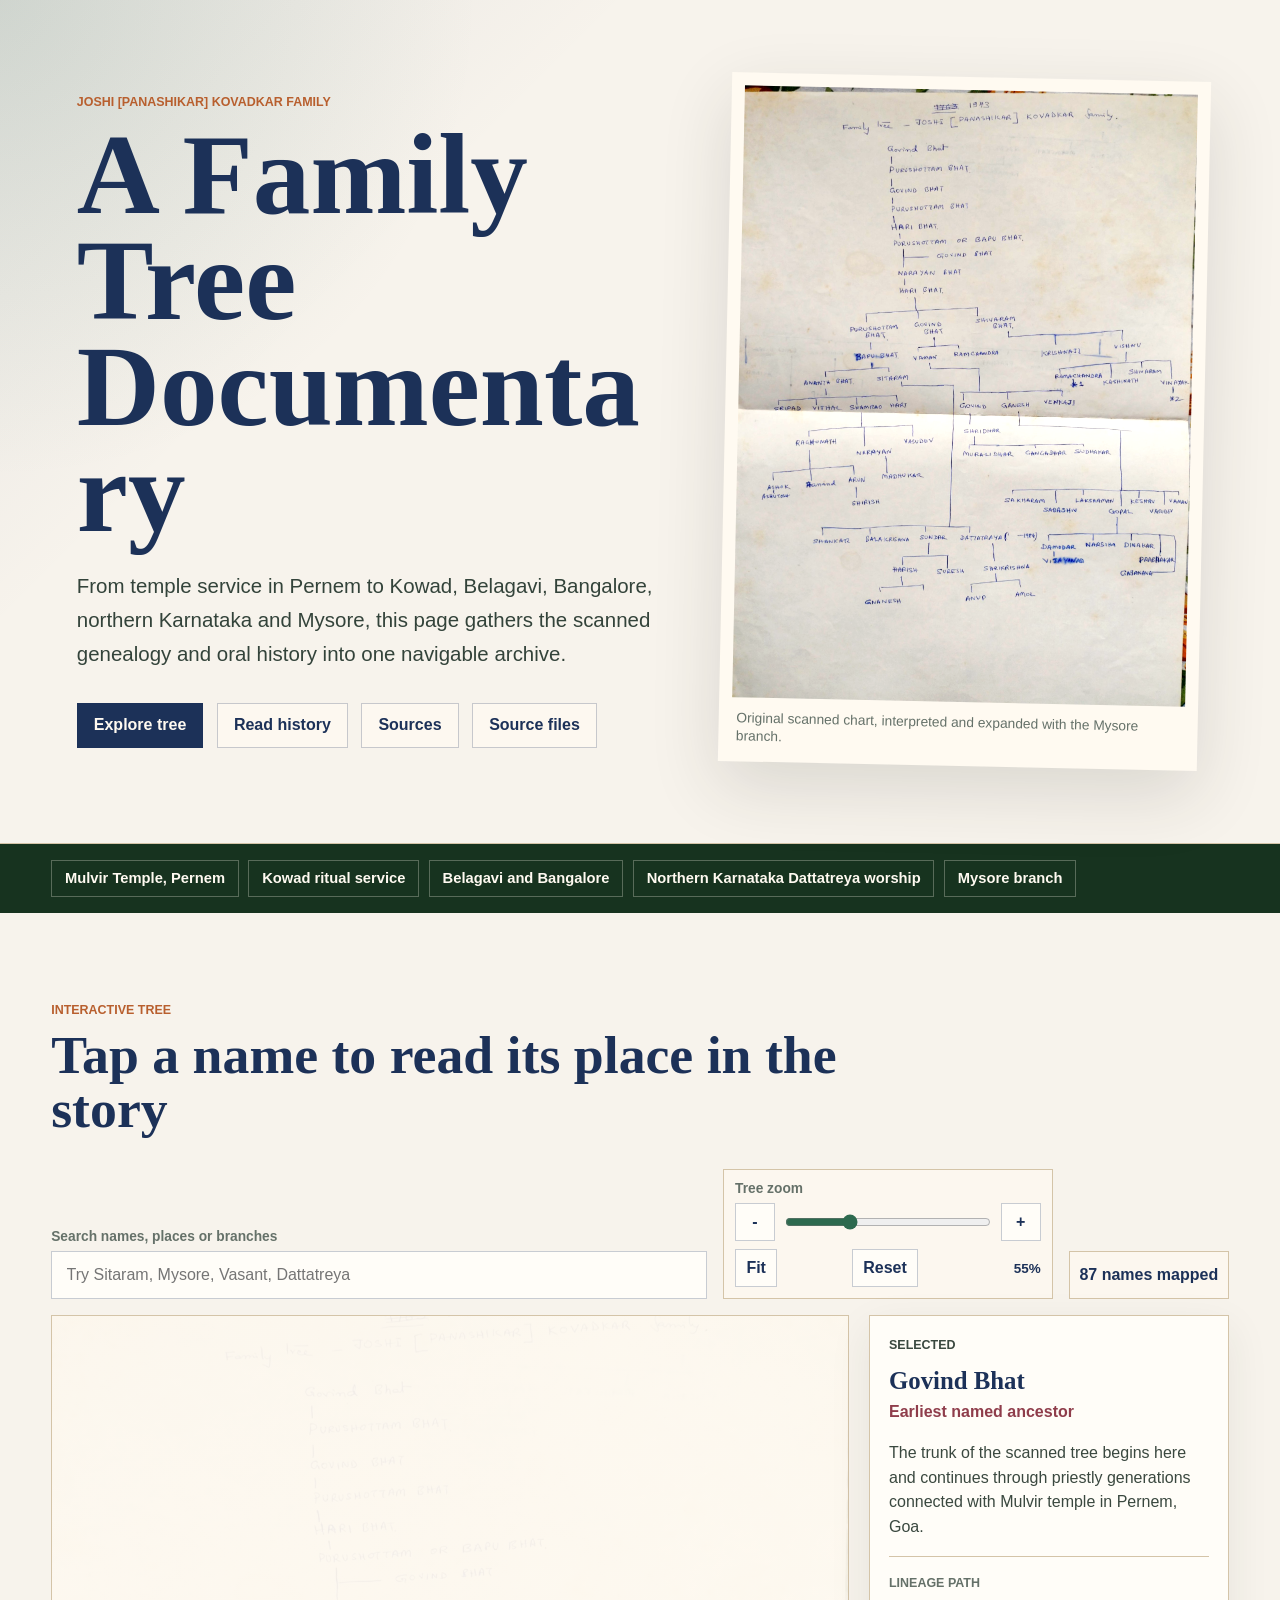
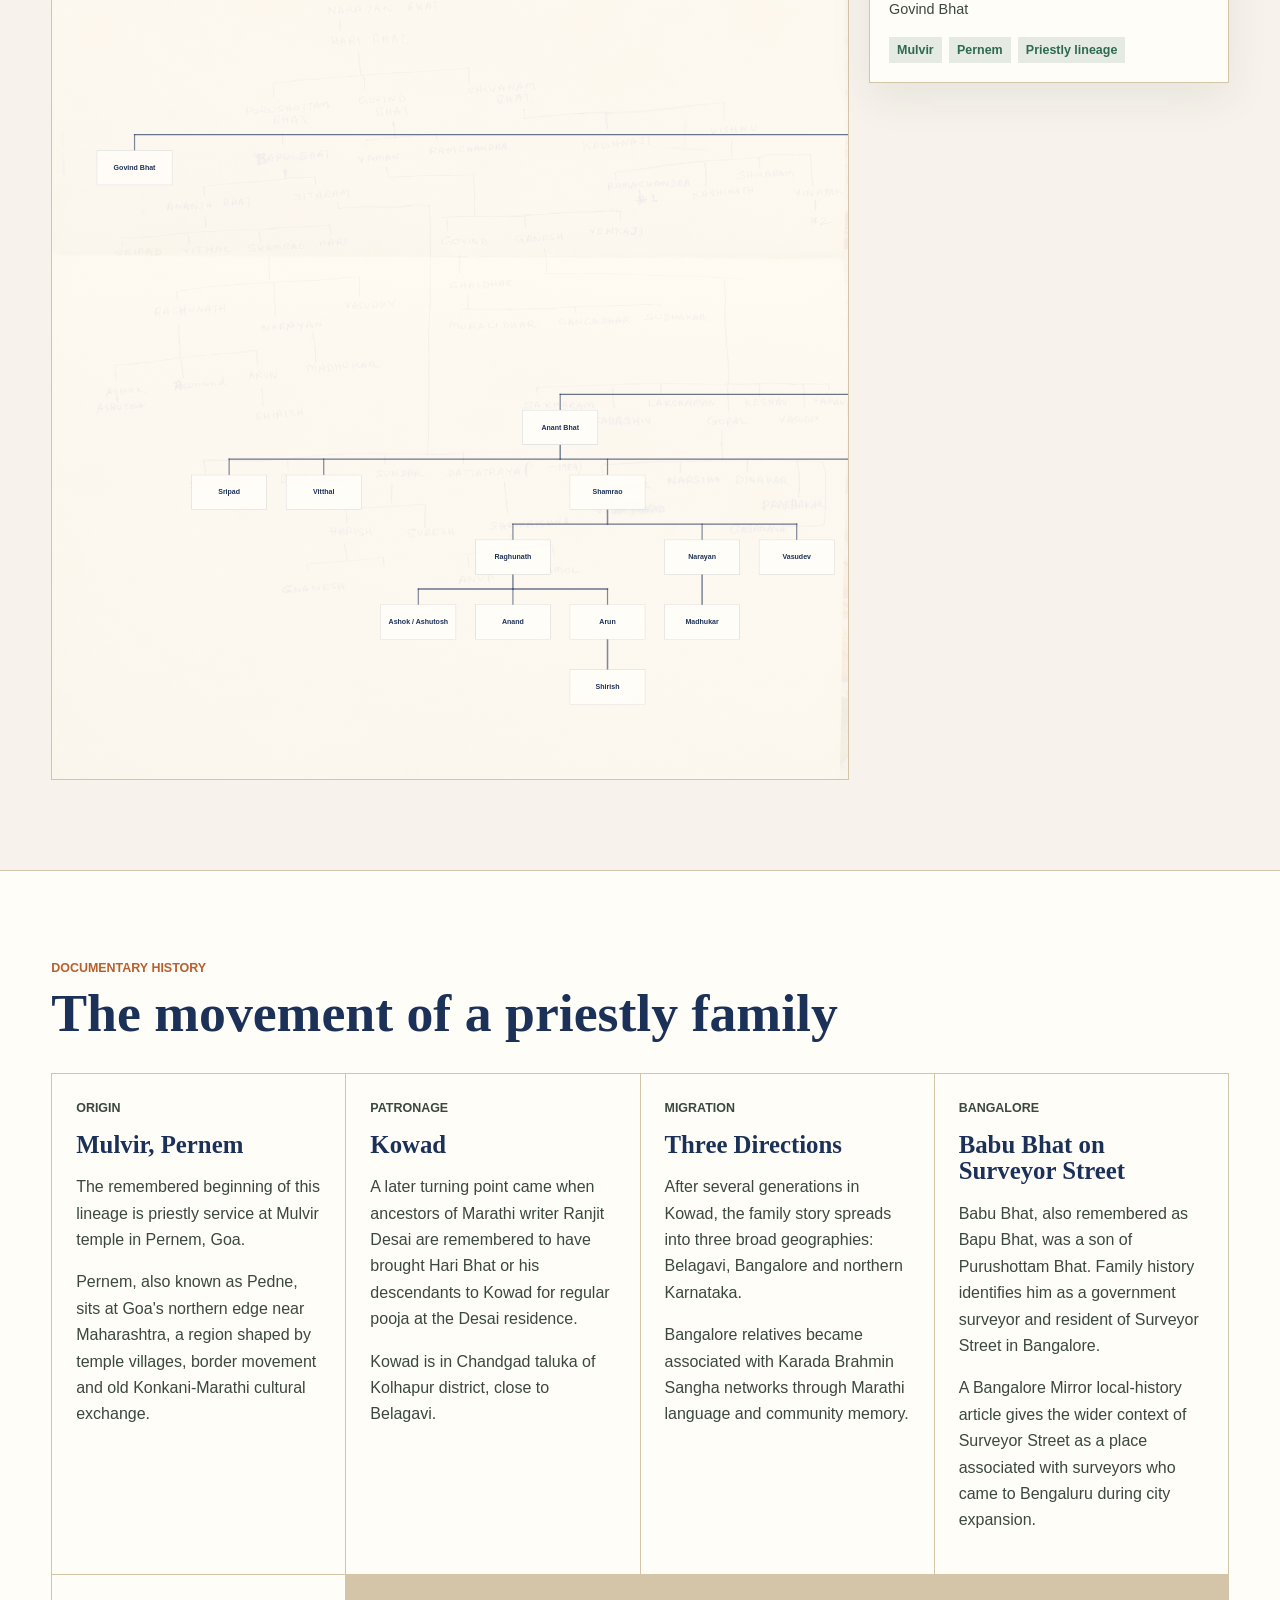
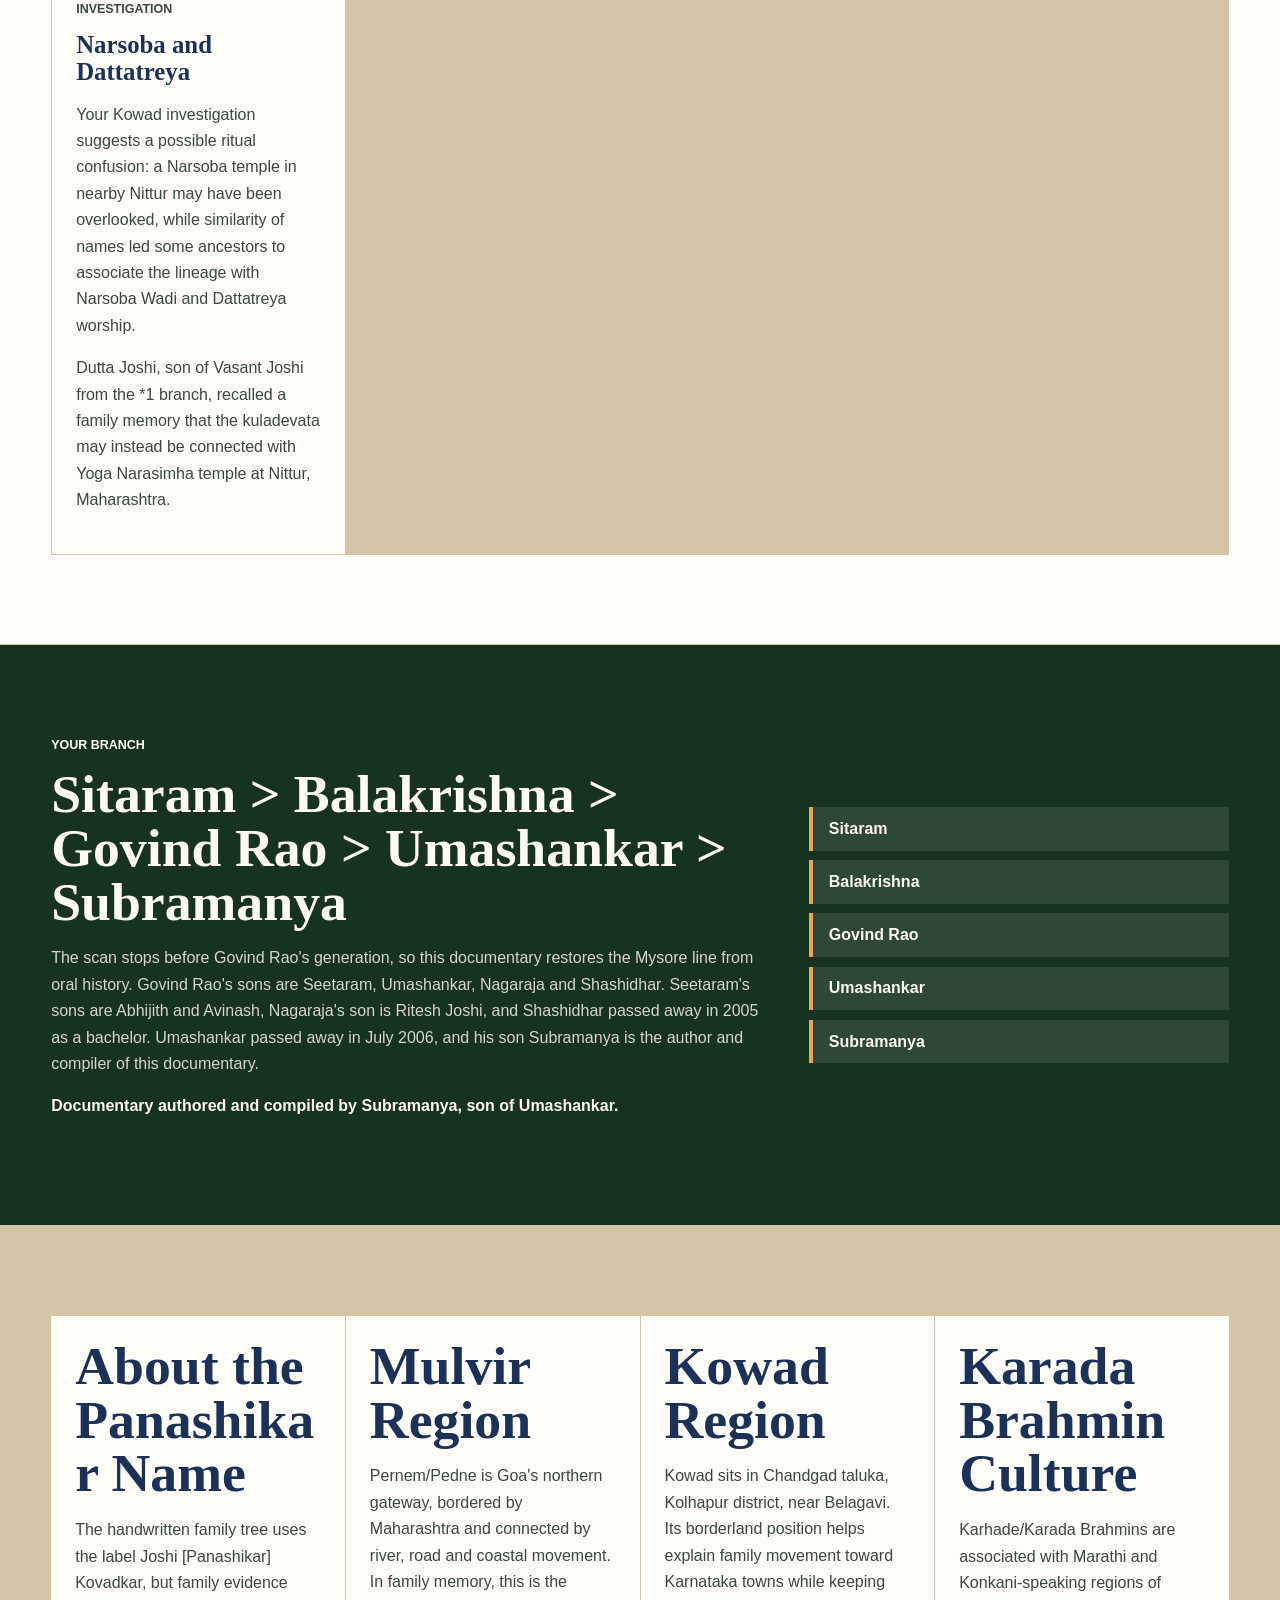
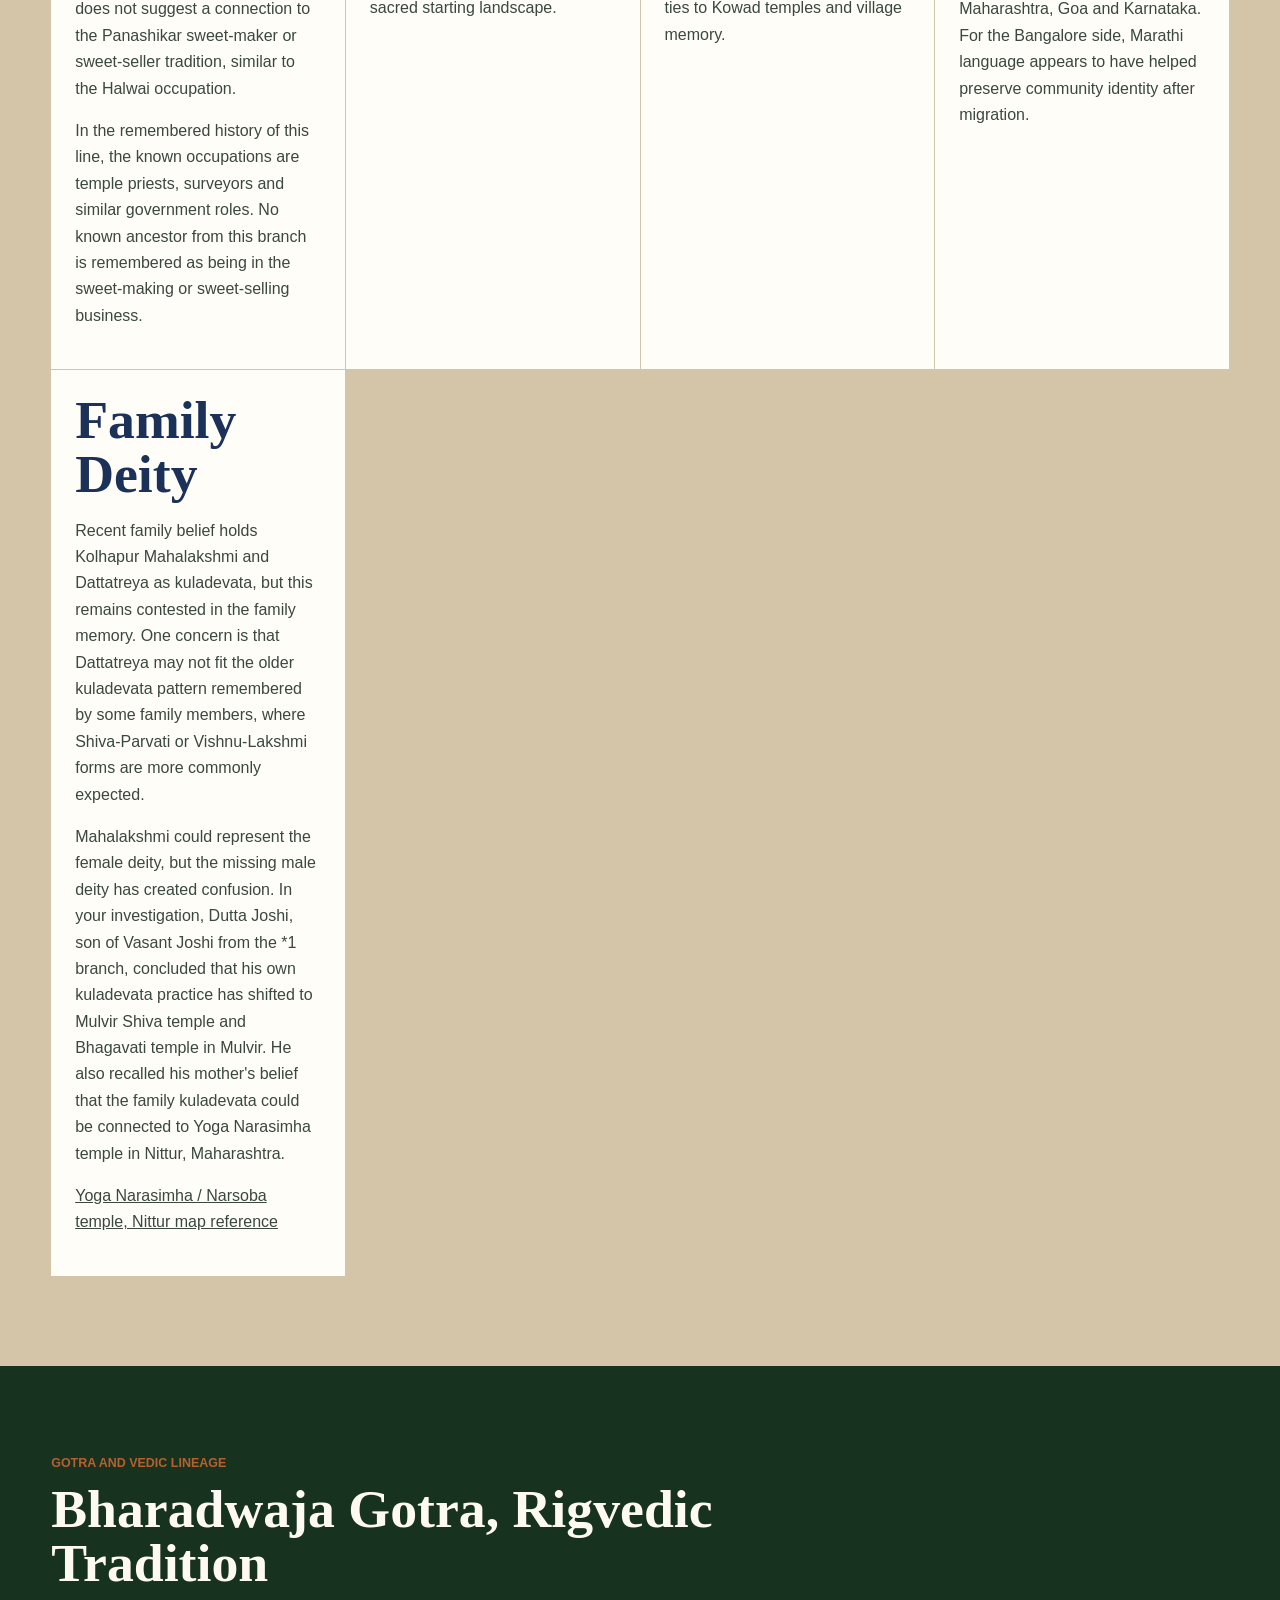
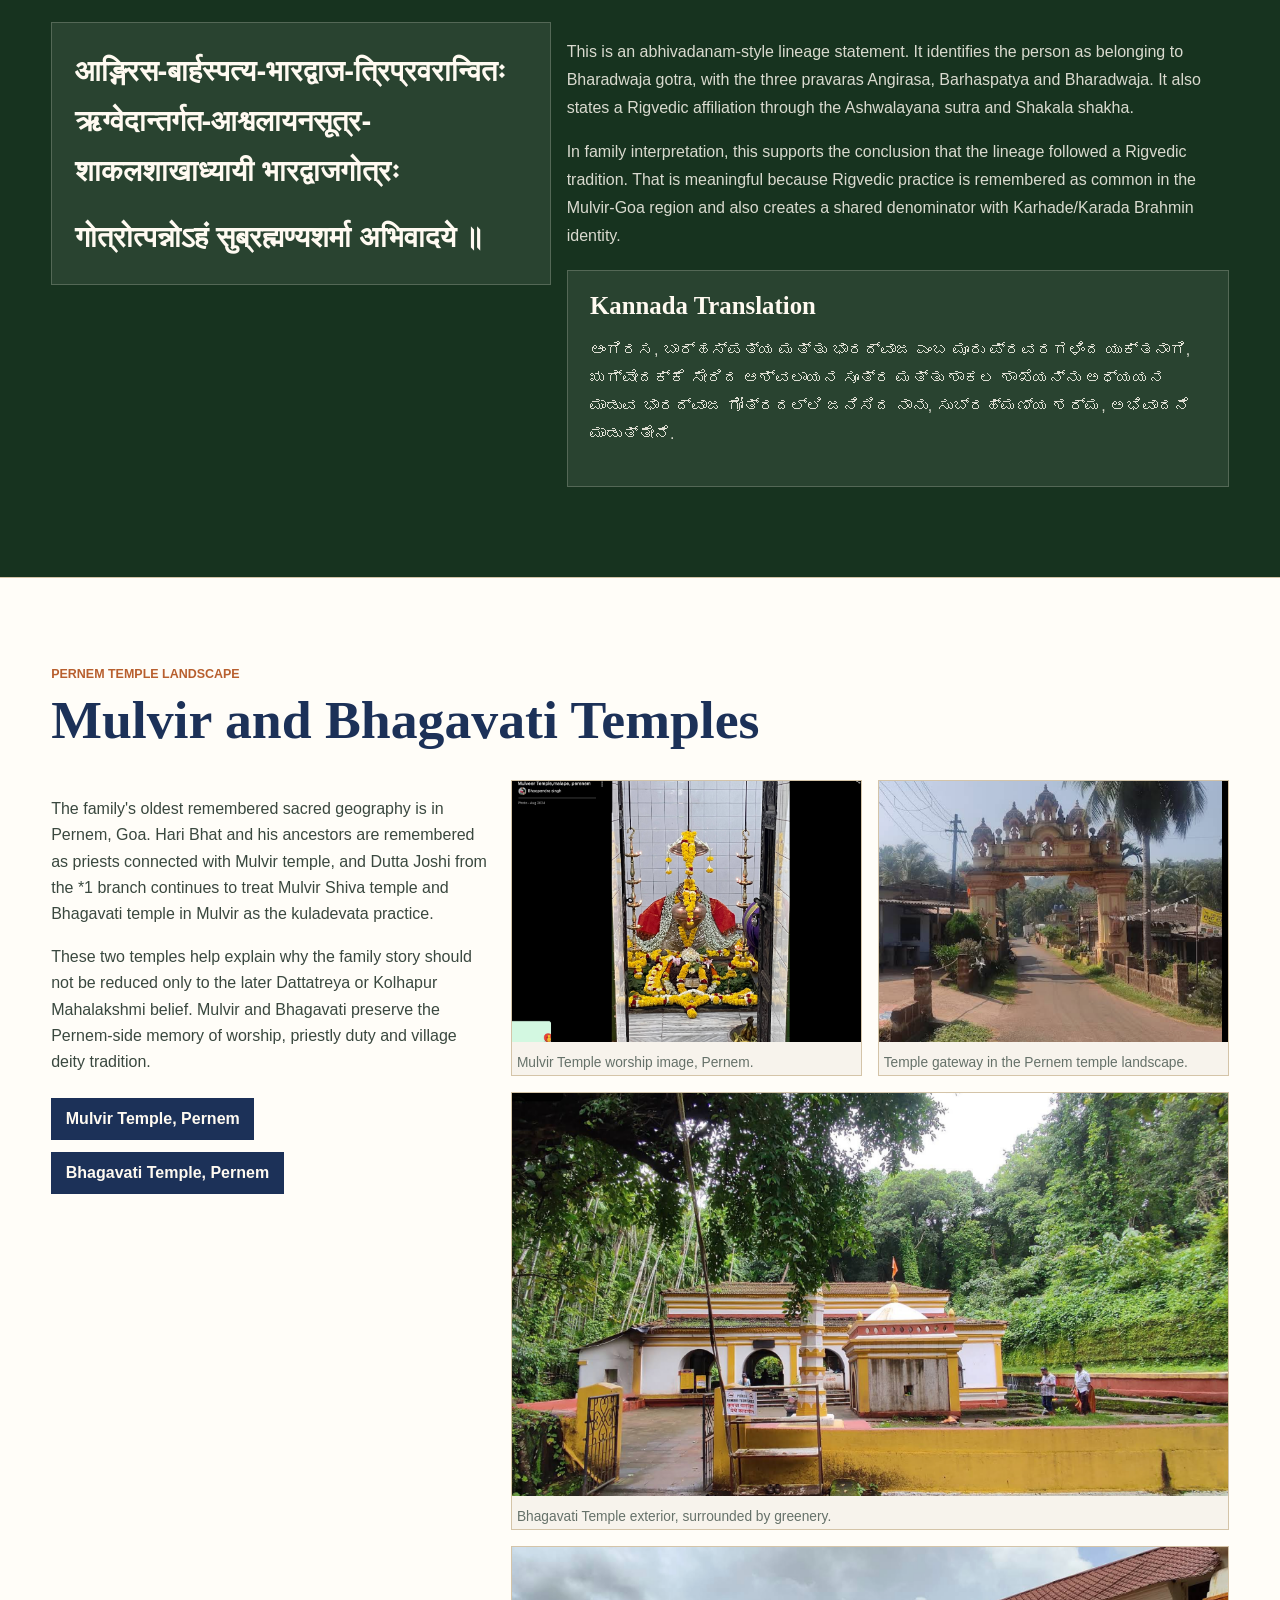
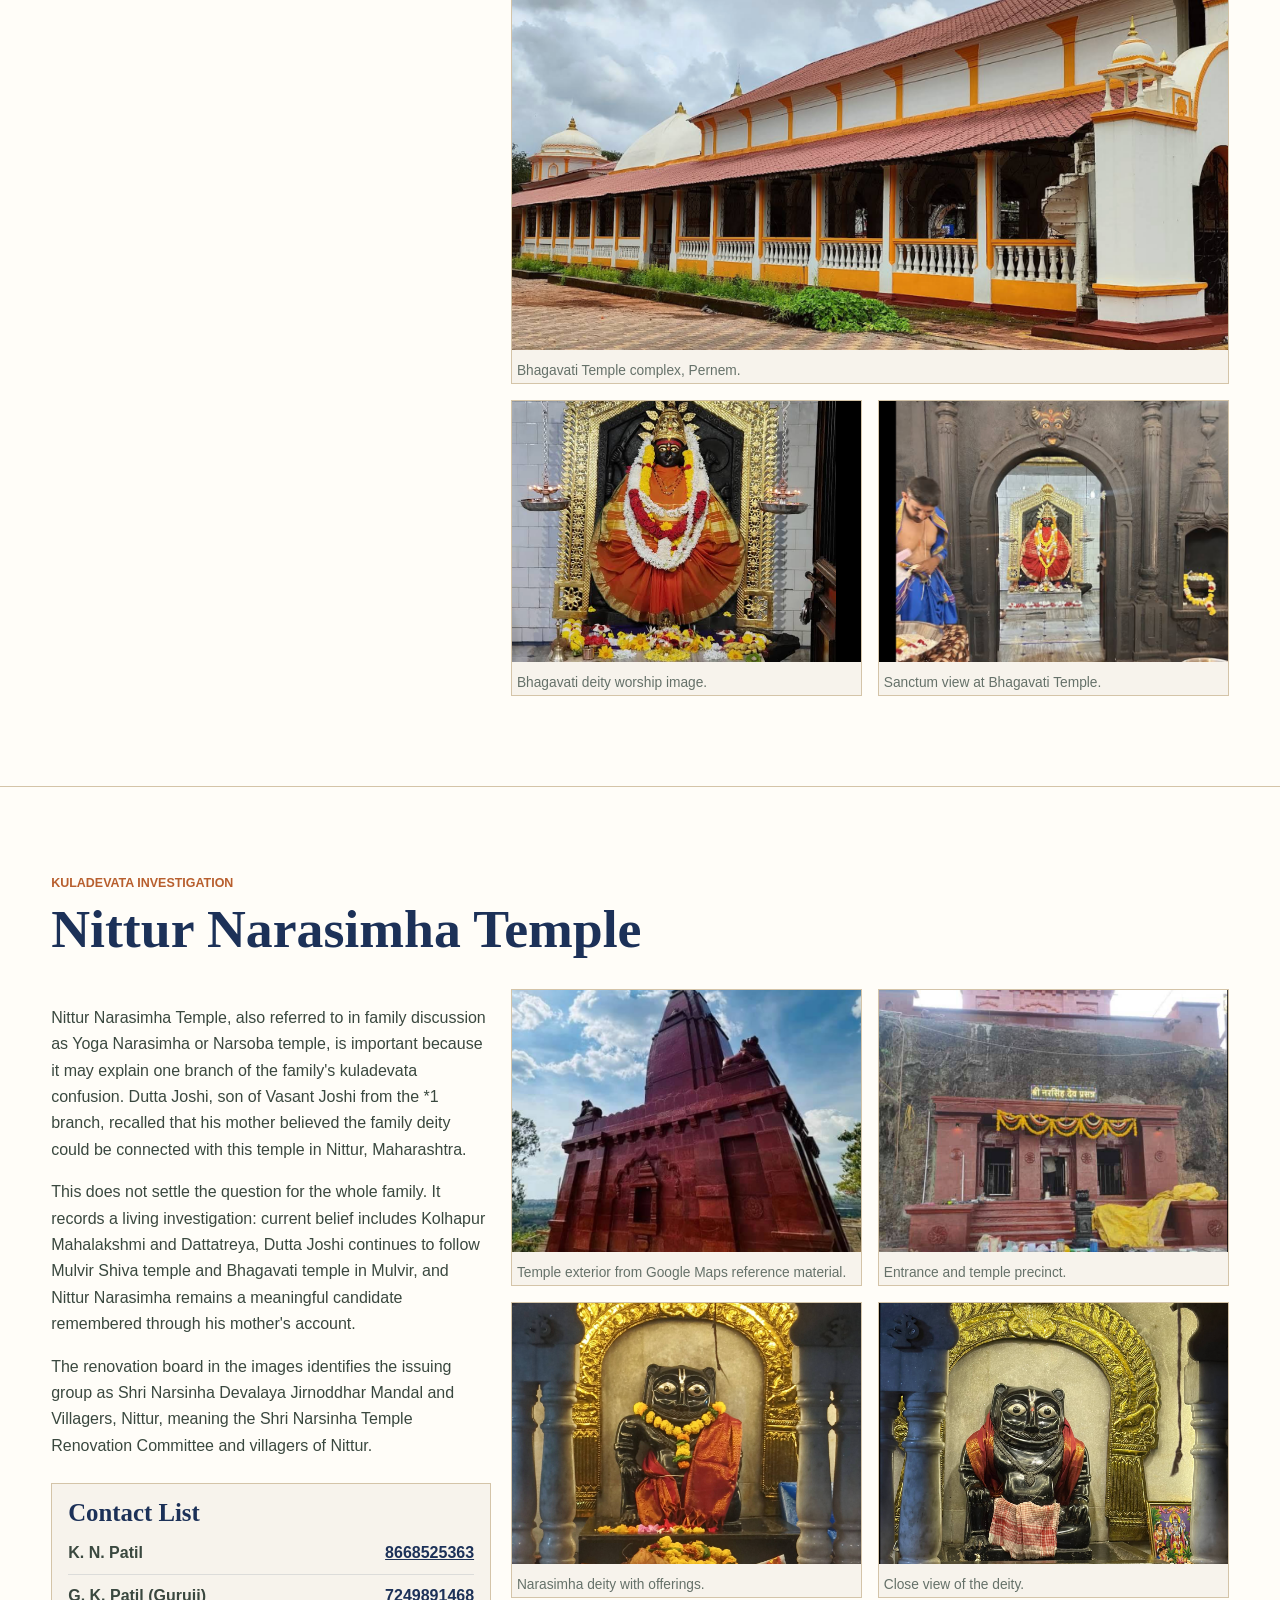
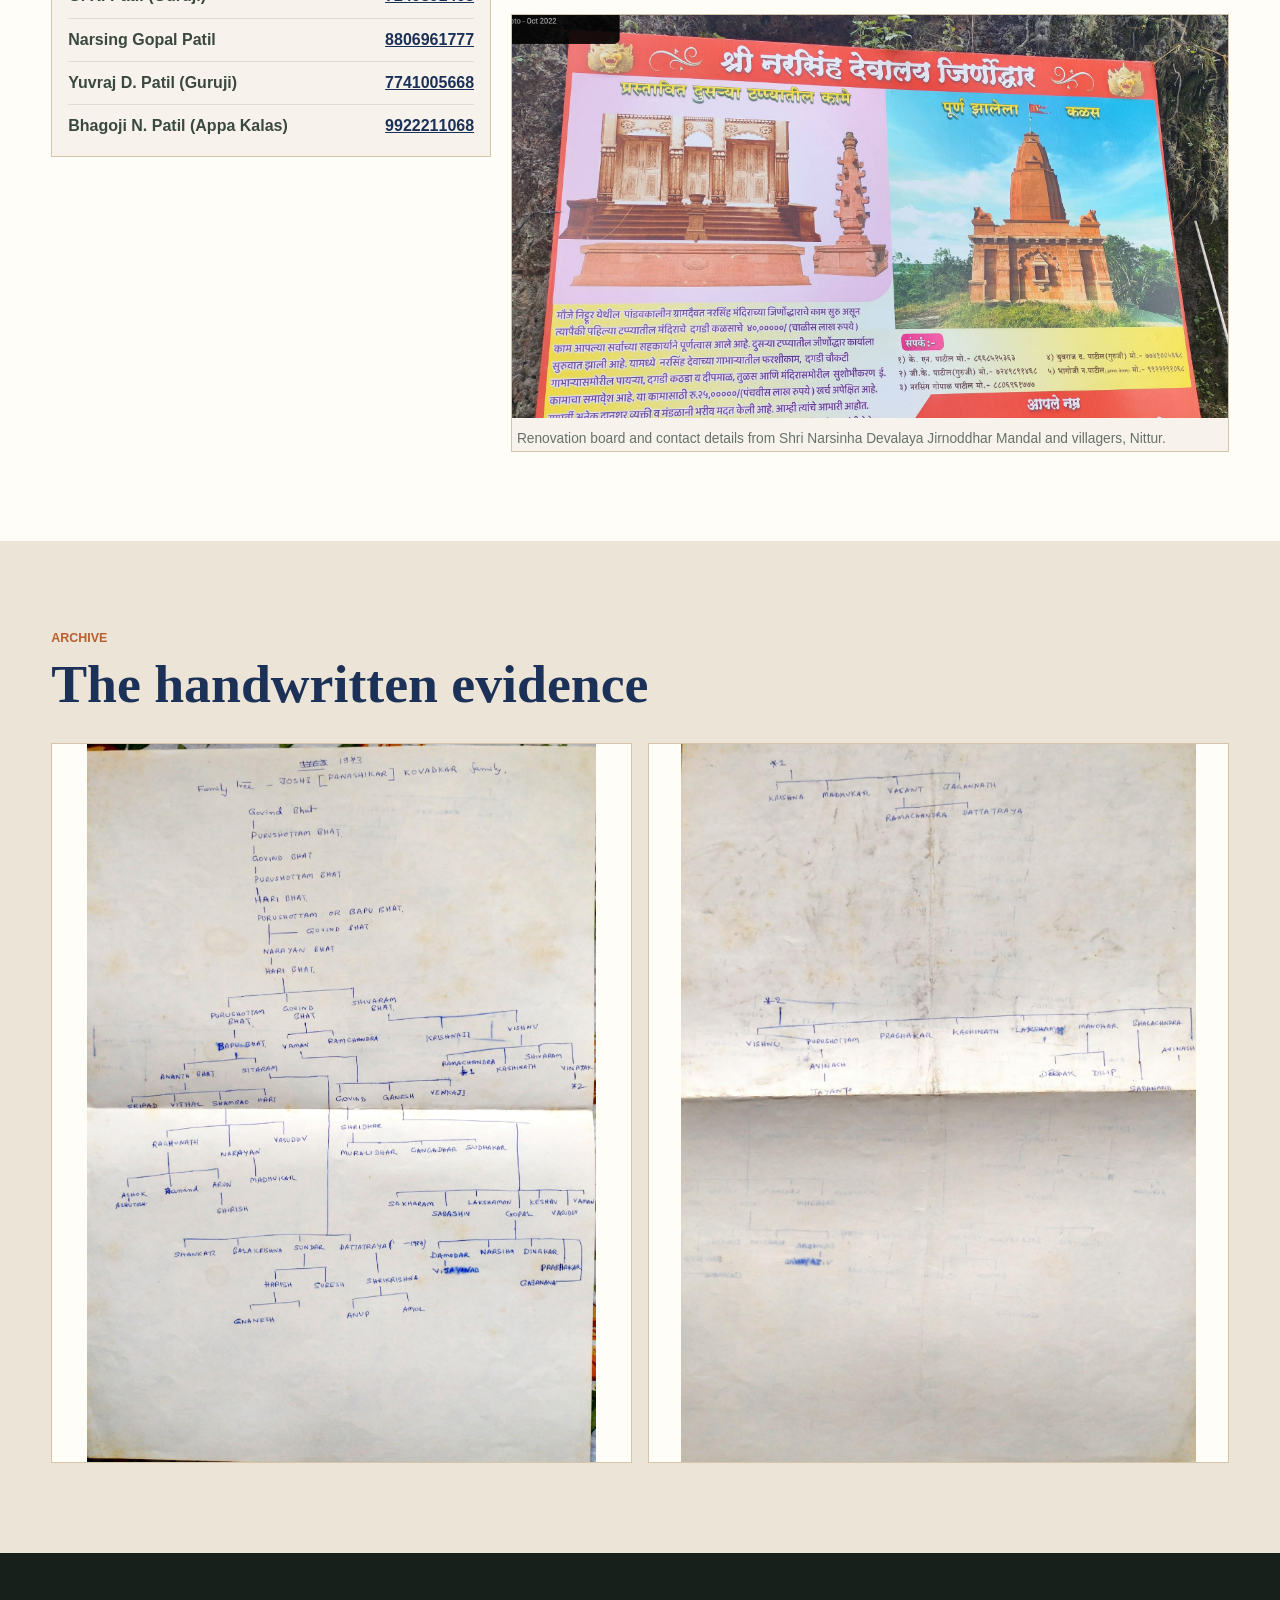
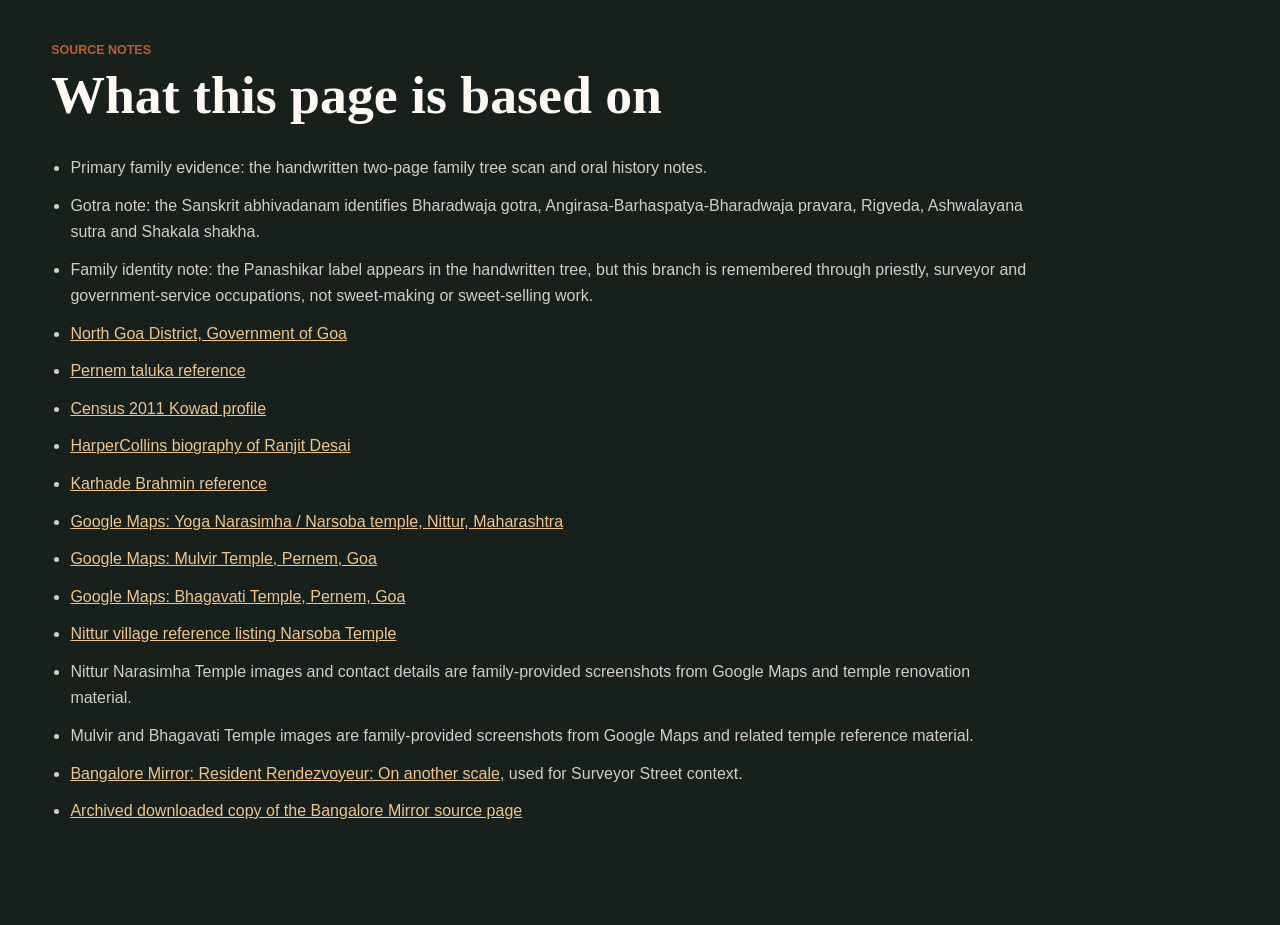
==== index.html @ 5ece10c1 "Add source files page" ====
<!doctype html>
<html lang="en">
  <head>
    <meta charset="utf-8" />
    <meta name="viewport" content="width=device-width, initial-scale=1" />
    <title>Joshi Kovadkar Family Tree Documentary</title>
    <meta
      name="description"
      content="An interactive family tree and documentary history connecting Mulvir temple, Kowad, Karada Brahmin culture and the Mysore branch."
    />
    <link rel="stylesheet" href="./style.css" />
  </head>
  <body>
    <main>
      <section class="hero">
        <div class="hero-copy">
          <p class="eyebrow">Joshi [Panashikar] Kovadkar Family</p>
          <h1>A Family Tree Documentary</h1>
          <p class="lede">
            From temple service in Pernem to Kowad, Belagavi, Bangalore, northern Karnataka and Mysore, this page gathers the scanned genealogy and oral history into one navigable archive.
          </p>
          <div class="hero-actions" aria-label="Page sections">
            <a href="#tree">Explore tree</a>
            <a href="#history">Read history</a>
            <a href="#sources">Sources</a>
            <a href="./sources.html">Source files</a>
          </div>
        </div>
        <figure class="scan-frame">
          <img src="./assets/family-tree-scan-page-1.png" alt="Original handwritten family tree scan" />
          <figcaption>Original scanned chart, interpreted and expanded with the Mysore branch.</figcaption>
        </figure>
      </section>

      <section class="context-strip" aria-label="Key movements">
        <span>Mulvir Temple, Pernem</span>
        <span>Kowad ritual service</span>
        <span>Belagavi and Bangalore</span>
        <span>Northern Karnataka Dattatreya worship</span>
        <span>Mysore branch</span>
      </section>

      <section class="tree-section" id="tree">
        <div class="section-heading">
          <p class="eyebrow">Interactive tree</p>
          <h2>Tap a name to read its place in the story</h2>
        </div>
        <div class="tree-tools">
          <label>
            <span>Search names, places or branches</span>
            <input id="tree-search" placeholder="Try Sitaram, Mysore, Vasant, Dattatreya" />
          </label>
          <div class="zoom-panel" aria-label="Tree zoom controls">
            <span>Tree zoom</span>
            <div class="zoom-controls">
              <button id="zoom-out" type="button" aria-label="Zoom out">-</button>
              <input id="zoom-slider" aria-label="Tree zoom level" type="range" min="0.25" max="1.25" step="0.05" value="0.55" />
              <button id="zoom-in" type="button" aria-label="Zoom in">+</button>
            </div>
            <div class="zoom-presets">
              <button id="zoom-fit" type="button">Fit</button>
              <button id="zoom-reset" type="button">Reset</button>
              <strong id="zoom-label">55%</strong>
            </div>
          </div>
          <div class="counter" id="tree-counter">0 names mapped</div>
        </div>
        <div class="tree-layout">
          <div class="tree-scroll" id="tree-scroll" aria-label="Family tree graph"></div>
          <aside class="person-panel">
            <p class="eyebrow">Selected</p>
            <h3 id="selected-name">Govind Bhat</h3>
            <p class="subtitle" id="selected-subtitle"></p>
            <p id="selected-note"></p>
            <div class="path">
              <span>Lineage path</span>
              <p id="selected-path"></p>
            </div>
            <div class="tags" id="selected-tags"></div>
          </aside>
        </div>
      </section>

      <section class="history" id="history">
        <div class="section-heading">
          <p class="eyebrow">Documentary history</p>
          <h2>The movement of a priestly family</h2>
        </div>
        <div class="chapters">
          <article>
            <p class="eyebrow">Origin</p>
            <h3>Mulvir, Pernem</h3>
            <p>The remembered beginning of this lineage is priestly service at Mulvir temple in Pernem, Goa.</p>
            <p>Pernem, also known as Pedne, sits at Goa's northern edge near Maharashtra, a region shaped by temple villages, border movement and old Konkani-Marathi cultural exchange.</p>
          </article>
          <article>
            <p class="eyebrow">Patronage</p>
            <h3>Kowad</h3>
            <p>A later turning point came when ancestors of Marathi writer Ranjit Desai are remembered to have brought Hari Bhat or his descendants to Kowad for regular pooja at the Desai residence.</p>
            <p>Kowad is in Chandgad taluka of Kolhapur district, close to Belagavi.</p>
          </article>
          <article>
            <p class="eyebrow">Migration</p>
            <h3>Three Directions</h3>
            <p>After several generations in Kowad, the family story spreads into three broad geographies: Belagavi, Bangalore and northern Karnataka.</p>
            <p>Bangalore relatives became associated with Karada Brahmin Sangha networks through Marathi language and community memory.</p>
          </article>
          <article>
            <p class="eyebrow">Bangalore</p>
            <h3>Babu Bhat on Surveyor Street</h3>
            <p>Babu Bhat, also remembered as Bapu Bhat, was a son of Purushottam Bhat. Family history identifies him as a government surveyor and resident of Surveyor Street in Bangalore.</p>
            <p>A Bangalore Mirror local-history article gives the wider context of Surveyor Street as a place associated with surveyors who came to Bengaluru during city expansion.</p>
          </article>
          <article>
            <p class="eyebrow">Investigation</p>
            <h3>Narsoba and Dattatreya</h3>
            <p>Your Kowad investigation suggests a possible ritual confusion: a Narsoba temple in nearby Nittur may have been overlooked, while similarity of names led some ancestors to associate the lineage with Narsoba Wadi and Dattatreya worship.</p>
            <p>Dutta Joshi, son of Vasant Joshi from the *1 branch, recalled a family memory that the kuladevata may instead be connected with Yoga Narasimha temple at Nittur, Maharashtra.</p>
          </article>
        </div>
      </section>

      <section class="feature-band">
        <div>
          <p class="eyebrow">Your branch</p>
          <h2>Sitaram &gt; Balakrishna &gt; Govind Rao &gt; Umashankar &gt; Subramanya</h2>
          <p>
            The scan stops before Govind Rao's generation, so this documentary restores the Mysore line from oral history. Govind Rao's sons are Seetaram, Umashankar, Nagaraja and Shashidhar. Seetaram's sons are Abhijith and Avinash, Nagaraja's son is Ritesh Joshi, and Shashidhar passed away in 2005 as a bachelor. Umashankar passed away in July 2006, and his son Subramanya is the author and compiler of this documentary.
          </p>
          <p class="author-caption">Documentary authored and compiled by Subramanya, son of Umashankar.</p>
        </div>
        <div class="lineage-card" aria-label="Your direct lineage">
          <span>Sitaram</span>
          <span>Balakrishna</span>
          <span>Govind Rao</span>
          <span>Umashankar</span>
          <span>Subramanya</span>
        </div>
      </section>

      <section class="culture-grid">
        <article>
          <h2>About the Panashikar Name</h2>
          <p>The handwritten family tree uses the label Joshi [Panashikar] Kovadkar, but family evidence does not suggest a connection to the Panashikar sweet-maker or sweet-seller tradition, similar to the Halwai occupation.</p>
          <p>In the remembered history of this line, the known occupations are temple priests, surveyors and similar government roles. No known ancestor from this branch is remembered as being in the sweet-making or sweet-selling business.</p>
        </article>
        <article>
          <h2>Mulvir Region</h2>
          <p>Pernem/Pedne is Goa's northern gateway, bordered by Maharashtra and connected by river, road and coastal movement. In family memory, this is the sacred starting landscape.</p>
        </article>
        <article>
          <h2>Kowad Region</h2>
          <p>Kowad sits in Chandgad taluka, Kolhapur district, near Belagavi. Its borderland position helps explain family movement toward Karnataka towns while keeping ties to Kowad temples and village memory.</p>
        </article>
        <article>
          <h2>Karada Brahmin Culture</h2>
          <p>Karhade/Karada Brahmins are associated with Marathi and Konkani-speaking regions of Maharashtra, Goa and Karnataka. For the Bangalore side, Marathi language appears to have helped preserve community identity after migration.</p>
        </article>
        <article>
          <h2>Family Deity</h2>
          <p>Recent family belief holds Kolhapur Mahalakshmi and Dattatreya as kuladevata, but this remains contested in the family memory. One concern is that Dattatreya may not fit the older kuladevata pattern remembered by some family members, where Shiva-Parvati or Vishnu-Lakshmi forms are more commonly expected.</p>
          <p>Mahalakshmi could represent the female deity, but the missing male deity has created confusion. In your investigation, Dutta Joshi, son of Vasant Joshi from the *1 branch, concluded that his own kuladevata practice has shifted to Mulvir Shiva temple and Bhagavati temple in Mulvir. He also recalled his mother's belief that the family kuladevata could be connected to Yoga Narasimha temple in Nittur, Maharashtra.</p>
          <p><a href="https://maps.app.goo.gl/c6DedDrFawoKdLgdA">Yoga Narasimha / Narsoba temple, Nittur map reference</a></p>
        </article>
      </section>

      <section class="gotra-section" id="gotra">
        <div class="section-heading">
          <p class="eyebrow">Gotra and Vedic lineage</p>
          <h2>Bharadwaja Gotra, Rigvedic Tradition</h2>
        </div>
        <div class="gotra-layout">
          <div class="shloka-card">
            <p lang="sa">आङ्गिरस-बार्हस्पत्य-भारद्वाज-त्रिप्रवरान्वितः ऋग्वेदान्तर्गत-आश्वलायनसूत्र-शाकलशाखाध्यायी भारद्वाजगोत्रः</p>
            <p lang="sa">गोत्रोत्पन्नोऽहं सुब्रह्मण्यशर्मा अभिवादये ॥</p>
          </div>
          <div class="gotra-copy">
            <p>
              This is an abhivadanam-style lineage statement. It identifies the person as belonging to Bharadwaja gotra, with the three pravaras Angirasa, Barhaspatya and Bharadwaja. It also states a Rigvedic affiliation through the Ashwalayana sutra and Shakala shakha.
            </p>
            <p>
              In family interpretation, this supports the conclusion that the lineage followed a Rigvedic tradition. That is meaningful because Rigvedic practice is remembered as common in the Mulvir-Goa region and also creates a shared denominator with Karhade/Karada Brahmin identity.
            </p>
            <div class="translation-card">
              <h3>Kannada Translation</h3>
              <p lang="kn">
                ಆಂಗಿರಸ, ಬಾರ್ಹಸ್ಪತ್ಯ ಮತ್ತು ಭಾರದ್ವಾಜ ಎಂಬ ಮೂರು ಪ್ರವರಗಳಿಂದ ಯುಕ್ತನಾಗಿ, ಋಗ್ವೇದಕ್ಕೆ ಸೇರಿದ ಆಶ್ವಲಾಯನ ಸೂತ್ರ ಮತ್ತು ಶಾಕಲ ಶಾಖೆಯನ್ನು ಅಧ್ಯಯನ ಮಾಡುವ ಭಾರದ್ವಾಜ ಗೋತ್ರದಲ್ಲಿ ಜನಿಸಿದ ನಾನು, ಸುಬ್ರಹ್ಮಣ್ಯ ಶರ್ಮ, ಅಭಿವಾದನೆ ಮಾಡುತ್ತೇನೆ.
              </p>
            </div>
          </div>
        </div>
      </section>

      <section class="temple-section" id="pernem-temples">
        <div class="section-heading">
          <p class="eyebrow">Pernem temple landscape</p>
          <h2>Mulvir and Bhagavati Temples</h2>
        </div>
        <div class="temple-layout">
          <div class="temple-copy">
            <p>
              The family's oldest remembered sacred geography is in Pernem, Goa. Hari Bhat and his ancestors are remembered as priests connected with Mulvir temple, and Dutta Joshi from the *1 branch continues to treat Mulvir Shiva temple and Bhagavati temple in Mulvir as the kuladevata practice.
            </p>
            <p>
              These two temples help explain why the family story should not be reduced only to the later Dattatreya or Kolhapur Mahalakshmi belief. Mulvir and Bhagavati preserve the Pernem-side memory of worship, priestly duty and village deity tradition.
            </p>
            <div class="map-links" aria-label="Pernem temple map links">
              <a href="https://maps.app.goo.gl/oLPVkeEhMJocr5fm9">Mulvir Temple, Pernem</a>
              <a href="https://maps.app.goo.gl/2Qsyr6M5YWWX5Vqf6">Bhagavati Temple, Pernem</a>
            </div>
          </div>
          <div class="temple-gallery" aria-label="Mulvir and Bhagavati Temple images">
            <figure>
              <img src="./assets/pernem-mulvir-deity.png" alt="Mulvir Temple deity in Pernem" />
              <figcaption>Mulvir Temple worship image, Pernem.</figcaption>
            </figure>
            <figure>
              <img src="./assets/pernem-temple-gateway.png" alt="Temple gateway in Pernem" />
              <figcaption>Temple gateway in the Pernem temple landscape.</figcaption>
            </figure>
            <figure class="wide">
              <img src="./assets/pernem-bhagavati-temple-exterior.png" alt="Bhagavati Temple exterior in Pernem" />
              <figcaption>Bhagavati Temple exterior, surrounded by greenery.</figcaption>
            </figure>
            <figure class="wide">
              <img src="./assets/pernem-bhagavati-temple-building.png" alt="Bhagavati Temple building in Pernem" />
              <figcaption>Bhagavati Temple complex, Pernem.</figcaption>
            </figure>
            <figure>
              <img src="./assets/pernem-bhagavati-deity.png" alt="Bhagavati deity in Pernem temple" />
              <figcaption>Bhagavati deity worship image.</figcaption>
            </figure>
            <figure>
              <img src="./assets/pernem-bhagavati-sanctum.png" alt="Bhagavati Temple sanctum view" />
              <figcaption>Sanctum view at Bhagavati Temple.</figcaption>
            </figure>
          </div>
        </div>
      </section>

      <section class="temple-section" id="nittur-narasimha">
        <div class="section-heading">
          <p class="eyebrow">Kuladevata investigation</p>
          <h2>Nittur Narasimha Temple</h2>
        </div>
        <div class="temple-layout">
          <div class="temple-copy">
            <p>
              Nittur Narasimha Temple, also referred to in family discussion as Yoga Narasimha or Narsoba temple, is important because it may explain one branch of the family's kuladevata confusion. Dutta Joshi, son of Vasant Joshi from the *1 branch, recalled that his mother believed the family deity could be connected with this temple in Nittur, Maharashtra.
            </p>
            <p>
              This does not settle the question for the whole family. It records a living investigation: current belief includes Kolhapur Mahalakshmi and Dattatreya, Dutta Joshi continues to follow Mulvir Shiva temple and Bhagavati temple in Mulvir, and Nittur Narasimha remains a meaningful candidate remembered through his mother's account.
            </p>
            <p>
              The renovation board in the images identifies the issuing group as Shri Narsinha Devalaya Jirnoddhar Mandal and Villagers, Nittur, meaning the Shri Narsinha Temple Renovation Committee and villagers of Nittur.
            </p>
            <div class="contact-panel">
              <h3>Contact List</h3>
              <dl>
                <div><dt>K. N. Patil</dt><dd><a href="tel:+918668525363">8668525363</a></dd></div>
                <div><dt>G. K. Patil (Guruji)</dt><dd><a href="tel:+917249891468">7249891468</a></dd></div>
                <div><dt>Narsing Gopal Patil</dt><dd><a href="tel:+918806961777">8806961777</a></dd></div>
                <div><dt>Yuvraj D. Patil (Guruji)</dt><dd><a href="tel:+917741005668">7741005668</a></dd></div>
                <div><dt>Bhagoji N. Patil (Appa Kalas)</dt><dd><a href="tel:+91992221068">9922211068</a></dd></div>
              </dl>
            </div>
          </div>
          <div class="temple-gallery" aria-label="Nittur Narasimha Temple images">
            <figure>
              <img src="./assets/nittur-narasimha-temple-exterior.png" alt="Nittur Narasimha Temple exterior" />
              <figcaption>Temple exterior from Google Maps reference material.</figcaption>
            </figure>
            <figure>
              <img src="./assets/nittur-narasimha-temple-entrance.png" alt="Nittur Narasimha Temple entrance" />
              <figcaption>Entrance and temple precinct.</figcaption>
            </figure>
            <figure>
              <img src="./assets/nittur-narasimha-deity-offering.png" alt="Narasimha deity with offerings" />
              <figcaption>Narasimha deity with offerings.</figcaption>
            </figure>
            <figure>
              <img src="./assets/nittur-narasimha-deity-close.png" alt="Close view of Narasimha deity" />
              <figcaption>Close view of the deity.</figcaption>
            </figure>
            <figure class="wide">
              <img src="./assets/nittur-narasimha-renovation-board.png" alt="Nittur Narasimha Temple renovation board with contact list" />
              <figcaption>Renovation board and contact details from Shri Narsinha Devalaya Jirnoddhar Mandal and villagers, Nittur.</figcaption>
            </figure>
          </div>
        </div>
      </section>

      <section class="archive" aria-label="Original scans">
        <div class="section-heading">
          <p class="eyebrow">Archive</p>
          <h2>The handwritten evidence</h2>
        </div>
        <div class="scan-grid">
          <img src="./assets/family-tree-scan-page-1.png" alt="Family tree scan page one" />
          <img src="./assets/family-tree-scan-page-2.png" alt="Family tree scan page two with starred continuations" />
        </div>
      </section>

      <section class="sources" id="sources">
        <div class="section-heading">
          <p class="eyebrow">Source notes</p>
          <h2>What this page is based on</h2>
        </div>
        <ul>
          <li>Primary family evidence: the handwritten two-page family tree scan and oral history notes.</li>
          <li>Gotra note: the Sanskrit abhivadanam identifies Bharadwaja gotra, Angirasa-Barhaspatya-Bharadwaja pravara, Rigveda, Ashwalayana sutra and Shakala shakha.</li>
          <li>Family identity note: the Panashikar label appears in the handwritten tree, but this branch is remembered through priestly, surveyor and government-service occupations, not sweet-making or sweet-selling work.</li>
          <li><a href="https://northgoa.gov.in/culture-heritage/">North Goa District, Government of Goa</a></li>
          <li><a href="https://en.wikipedia.org/wiki/Pernem_taluka">Pernem taluka reference</a></li>
          <li><a href="https://www.census2011.co.in/data/village/568142-kowad-maharashtra.html">Census 2011 Kowad profile</a></li>
          <li><a href="https://www.harpercollins.com/blogs/authors/ranjit-desai-0002176">HarperCollins biography of Ranjit Desai</a></li>
          <li><a href="https://en.wikipedia.org/wiki/Karhade_Brahmin">Karhade Brahmin reference</a></li>
          <li><a href="https://maps.app.goo.gl/c6DedDrFawoKdLgdA">Google Maps: Yoga Narasimha / Narsoba temple, Nittur, Maharashtra</a></li>
          <li><a href="https://maps.app.goo.gl/oLPVkeEhMJocr5fm9">Google Maps: Mulvir Temple, Pernem, Goa</a></li>
          <li><a href="https://maps.app.goo.gl/2Qsyr6M5YWWX5Vqf6">Google Maps: Bhagavati Temple, Pernem, Goa</a></li>
          <li><a href="https://www.onefivenine.com/india/villages/Kolhapur/Chandgad/Nittur">Nittur village reference listing Narsoba Temple</a></li>
          <li>Nittur Narasimha Temple images and contact details are family-provided screenshots from Google Maps and temple renovation material.</li>
          <li>Mulvir and Bhagavati Temple images are family-provided screenshots from Google Maps and related temple reference material.</li>
          <li><a href="https://bangaloremirror.indiatimes.com/opinion/others/resident-rendezvoyeur-on-another-scale/articleshow/49972795.cms">Bangalore Mirror: Resident Rendezvoyeur: On another scale</a>, used for Surveyor Street context.</li>
          <li><a href="./sources/bangalore-mirror-surveyor-street.html">Archived downloaded copy of the Bangalore Mirror source page</a></li>
        </ul>
      </section>
    </main>
    <script src="./script.js"></script>
    <script
      data-goatcounter="https://subbujoshi.goatcounter.com/count"
      async
      src="https://gc.zgo.at/count.js"
    ></script>
  </body>
</html>
---- style.css ----
:root {
  --background: #f7f3ec;
  --foreground: #17201b;
  --ink: #1c3158;
  --leaf: #2d6a4f;
  --saffron: #b85f2e;
  --rose: #8f3d4b;
  --paper: #fffaf1;
  --line: #d4c4a8;
  --muted: #657169;
  --shadow: 0 24px 70px rgba(40, 45, 38, 0.14);
}

@theme inline {
  --color-background: var(--background);
  --color-foreground: var(--foreground);
  --font-sans: var(--font-geist-sans);
  --font-mono: var(--font-geist-mono);
}

* {
  box-sizing: border-box;
}

html {
  scroll-behavior: smooth;
}

body {
  min-height: 100vh;
  margin: 0;
  background:
    radial-gradient(circle at top left, rgba(45, 106, 79, 0.12), transparent 30rem),
    linear-gradient(135deg, rgba(28, 49, 88, 0.08), transparent 28rem),
    var(--background);
  color: var(--foreground);
  font-family: Arial, Helvetica, sans-serif;
}

a {
  color: inherit;
}

main {
  overflow: hidden;
}

.hero {
  display: grid;
  grid-template-columns: minmax(0, 1fr) minmax(320px, 0.82fr);
  gap: clamp(2rem, 5vw, 5rem);
  min-height: 92vh;
  align-items: center;
  padding: clamp(2rem, 6vw, 5.5rem);
  border-bottom: 1px solid var(--line);
}

.hero-copy {
  max-width: 760px;
}

.eyebrow {
  margin: 0 0 0.8rem;
  color: var(--saffron);
  font-size: 0.78rem;
  font-weight: 800;
  letter-spacing: 0;
  text-transform: uppercase;
}

h1,
h2,
h3,
p {
  overflow-wrap: anywhere;
}

h1 {
  margin: 0;
  color: var(--ink);
  font-family: Georgia, "Times New Roman", serif;
  font-size: clamp(3rem, 9vw, 7.4rem);
  font-weight: 700;
  line-height: 0.92;
  letter-spacing: 0;
}

h2 {
  margin: 0;
  color: var(--ink);
  font-family: Georgia, "Times New Roman", serif;
  font-size: clamp(2rem, 4.2vw, 4.2rem);
  line-height: 1;
  letter-spacing: 0;
}

h3 {
  margin: 0;
  color: var(--ink);
  font-family: Georgia, "Times New Roman", serif;
  font-size: 1.55rem;
  line-height: 1.08;
  letter-spacing: 0;
}

.lede {
  max-width: 680px;
  margin: 1.5rem 0 0;
  color: #33433a;
  font-size: clamp(1.05rem, 1.6vw, 1.35rem);
  line-height: 1.65;
}

.hero-actions {
  display: flex;
  flex-wrap: wrap;
  gap: 0.85rem;
  margin-top: 2rem;
}

.hero-actions a {
  min-height: 44px;
  padding: 0.8rem 1rem;
  border: 1px solid rgba(28, 49, 88, 0.24);
  background: rgba(255, 250, 241, 0.78);
  color: var(--ink);
  font-weight: 800;
  text-decoration: none;
}

.hero-actions a:first-child {
  background: var(--ink);
  color: #fffaf1;
}

.scan-frame {
  margin: 0;
  padding: 0.8rem;
  background: var(--paper);
  box-shadow: var(--shadow);
  transform: rotate(1.2deg);
}

.scan-frame img {
  display: block;
  width: 100%;
  max-height: 68vh;
  object-fit: cover;
  object-position: top center;
  filter: sepia(0.08) contrast(1.03);
}

figcaption {
  padding: 0.75rem 0.3rem 0.15rem;
  color: var(--muted);
  font-size: 0.86rem;
  line-height: 1.35;
}

.context-strip {
  display: flex;
  gap: 0.6rem;
  padding: 1rem clamp(1rem, 4vw, 5rem);
  overflow-x: auto;
  background: #17331f;
  color: #fffaf1;
}

.context-strip span {
  flex: 0 0 auto;
  padding: 0.6rem 0.8rem;
  border: 1px solid rgba(255, 250, 241, 0.28);
  font-size: 0.92rem;
  font-weight: 700;
}

.tree-section,
.history,
.archive,
.sources,
.culture-grid,
.feature-band {
  padding: clamp(3rem, 7vw, 6rem) clamp(1rem, 4vw, 5rem);
}

.section-heading {
  max-width: 860px;
  margin-bottom: 2rem;
}

.tree-tools {
  display: flex;
  align-items: flex-end;
  justify-content: space-between;
  gap: 1rem;
  max-width: 1260px;
  margin-bottom: 1rem;
}

.tree-tools label {
  flex: 1;
  min-width: 240px;
}

.tree-tools span,
.zoom-panel > span {
  display: block;
  margin-bottom: 0.45rem;
  color: var(--muted);
  font-size: 0.86rem;
  font-weight: 800;
}

.tree-tools input[type="text"],
.tree-tools label input {
  width: 100%;
  min-height: 48px;
  border: 1px solid rgba(28, 49, 88, 0.24);
  border-radius: 0;
  background: #fffdf8;
  color: var(--foreground);
  font: inherit;
  padding: 0.75rem 0.9rem;
  outline: none;
}

.tree-tools input:focus {
  border-color: var(--leaf);
  box-shadow: 0 0 0 3px rgba(45, 106, 79, 0.16);
}

.zoom-panel {
  width: min(100%, 330px);
  padding: 0.7rem;
  border: 1px solid var(--line);
  background: rgba(255, 250, 241, 0.7);
}

.zoom-controls,
.zoom-presets {
  display: flex;
  align-items: center;
  gap: 0.5rem;
}

.zoom-controls button,
.zoom-presets button {
  min-width: 40px;
  min-height: 38px;
  border: 1px solid rgba(28, 49, 88, 0.24);
  background: #fffdf8;
  color: var(--ink);
  cursor: pointer;
  font: inherit;
  font-weight: 900;
}

.zoom-controls button:hover,
.zoom-presets button:hover,
.zoom-controls button:focus-visible,
.zoom-presets button:focus-visible {
  border-color: var(--leaf);
  outline: none;
}

.zoom-controls input[type="range"] {
  flex: 1;
  min-width: 110px;
  accent-color: var(--leaf);
}

.zoom-presets {
  justify-content: space-between;
  margin-top: 0.5rem;
}

.zoom-presets button {
  padding: 0 0.65rem;
}

.zoom-presets strong {
  min-width: 48px;
  color: var(--ink);
  font-size: 0.84rem;
  text-align: right;
}

.counter {
  min-width: 160px;
  min-height: 48px;
  display: grid;
  place-items: center;
  border: 1px solid var(--line);
  background: rgba(255, 250, 241, 0.7);
  color: var(--ink);
  font-weight: 800;
}

.tree-layout {
  display: grid;
  grid-template-columns: minmax(0, 1fr) minmax(280px, 360px);
  gap: 1.25rem;
  align-items: start;
}

.tree-scroll {
  min-height: 660px;
  overflow: auto;
  padding: 1rem;
  border: 1px solid var(--line);
  background:
    linear-gradient(rgba(255, 250, 241, 0.94), rgba(255, 250, 241, 0.94)),
    url("./assets/family-tree-scan-page-1.png") center / cover;
}

.family-graph {
  display: block;
  min-width: 100%;
}

.tree-link {
  fill: none;
  stroke: rgba(28, 49, 88, 0.56);
  stroke-linecap: square;
  stroke-linejoin: miter;
  stroke-width: 2.4;
}

.parent-stem {
  stroke-width: 2.8;
}

.sibling-bar {
  stroke: rgba(28, 49, 88, 0.66);
}

.child-stem {
  stroke-width: 2.2;
}

.graph-card {
  width: 100%;
  height: 100%;
  border: 1px solid rgba(28, 49, 88, 0.22);
  background: rgba(255, 253, 248, 0.94);
  color: var(--ink);
  cursor: pointer;
  font: inherit;
  padding: 0.56rem 0.48rem;
  text-align: center;
  transition: border-color 0.18s ease, transform 0.18s ease, background 0.18s ease;
}

.graph-card:hover,
.graph-card:focus-visible {
  border-color: var(--leaf);
  transform: translateY(-1px);
  outline: none;
}

.graph-card span {
  display: block;
  font-size: 0.8rem;
  font-weight: 900;
  line-height: 1.12;
}

.graph-card small {
  display: block;
  margin-top: 0.25rem;
  color: var(--muted);
  font-size: 0.62rem;
  line-height: 1.1;
}

.graph-card.selected {
  border-color: var(--rose);
  background: #fff0e8;
  box-shadow: 0 0 0 3px rgba(143, 61, 75, 0.16);
}

.graph-card.match {
  border-color: var(--leaf);
  background: #eef8ee;
}

.person-panel {
  position: sticky;
  top: 1rem;
  padding: 1.2rem;
  border: 1px solid var(--line);
  background: #fffdf8;
  box-shadow: 0 14px 40px rgba(40, 45, 38, 0.08);
}

.person-panel p {
  color: #3a483f;
  line-height: 1.55;
}

.subtitle {
  margin-top: 0.35rem;
  color: var(--rose) !important;
  font-weight: 800;
}

.path {
  margin-top: 1rem;
  padding-top: 1rem;
  border-top: 1px solid var(--line);
}

.path span {
  color: var(--muted);
  font-size: 0.78rem;
  font-weight: 900;
  text-transform: uppercase;
}

.path p {
  margin: 0.45rem 0 0;
  font-size: 0.9rem;
}

.tags {
  display: flex;
  flex-wrap: wrap;
  gap: 0.45rem;
  margin-top: 1rem;
}

.tags span {
  padding: 0.38rem 0.5rem;
  background: rgba(45, 106, 79, 0.12);
  color: var(--leaf);
  font-size: 0.78rem;
  font-weight: 800;
}

.history {
  background: #fffdf8;
  border-block: 1px solid var(--line);
}

.chapters {
  display: grid;
  grid-template-columns: repeat(4, minmax(0, 1fr));
  gap: 1px;
  background: var(--line);
  border: 1px solid var(--line);
}

.chapters article,
.culture-grid article {
  background: #fffdf8;
  padding: clamp(1rem, 2vw, 1.5rem);
}

.chapters p,
.culture-grid p,
.feature-band p,
.sources li {
  color: #3a483f;
  line-height: 1.65;
}

.feature-band {
  display: grid;
  grid-template-columns: minmax(0, 1fr) minmax(280px, 420px);
  gap: 2rem;
  align-items: center;
  background: #17331f;
  color: #fffaf1;
}

.feature-band h2,
.feature-band .eyebrow {
  color: #fffaf1;
}

.feature-band p {
  max-width: 850px;
  color: rgba(255, 250, 241, 0.82);
}

.author-caption {
  margin-top: 1rem;
  color: #fffaf1 !important;
  font-weight: 900;
}

.lineage-card {
  display: grid;
  gap: 0.6rem;
}

.lineage-card span {
  padding: 0.8rem 1rem;
  border-left: 4px solid #f0a35f;
  background: rgba(255, 250, 241, 0.1);
  font-weight: 900;
}

.culture-grid {
  display: grid;
  grid-template-columns: repeat(4, minmax(0, 1fr));
  gap: 1px;
  background: var(--line);
  border-block: 1px solid var(--line);
}

.gotra-section {
  padding: clamp(3rem, 7vw, 6rem) clamp(1rem, 4vw, 5rem);
  background: #17331f;
  color: #fffaf1;
}

.gotra-section h2,
.gotra-section h3 {
  color: #fffaf1;
}

.gotra-layout {
  display: grid;
  grid-template-columns: minmax(280px, 0.86fr) minmax(0, 1.14fr);
  gap: 1rem;
  align-items: start;
}

.shloka-card,
.translation-card {
  border: 1px solid rgba(255, 250, 241, 0.2);
  background: rgba(255, 250, 241, 0.08);
  padding: clamp(1rem, 2vw, 1.4rem);
}

.shloka-card p {
  margin: 0 0 1rem;
  color: #fffaf1;
  font-size: clamp(1.2rem, 2.3vw, 2rem);
  font-weight: 800;
  line-height: 1.7;
}

.shloka-card p:last-child {
  margin-bottom: 0;
}

.gotra-copy p,
.translation-card p {
  color: rgba(255, 250, 241, 0.84);
  line-height: 1.75;
}

.translation-card {
  margin-top: 1.2rem;
}

.translation-card h3 {
  margin-bottom: 0.7rem;
}

.temple-section {
  padding: clamp(3rem, 7vw, 6rem) clamp(1rem, 4vw, 5rem);
  background: #fffdf8;
  border-top: 1px solid var(--line);
}

.temple-layout {
  display: grid;
  grid-template-columns: minmax(280px, 0.76fr) minmax(0, 1.24fr);
  gap: 1.25rem;
  align-items: start;
}

.temple-copy {
  position: sticky;
  top: 1rem;
}

.temple-copy p,
.contact-panel dd,
.contact-panel dt {
  color: #3a483f;
  line-height: 1.65;
}

.contact-panel {
  margin-top: 1.5rem;
  padding: 1rem;
  border: 1px solid var(--line);
  background: #f7f3ec;
}

.contact-panel h3 {
  margin-bottom: 0.8rem;
}

.contact-panel dl {
  display: grid;
  gap: 0.5rem;
  margin: 0;
}

.contact-panel div {
  display: flex;
  justify-content: space-between;
  gap: 1rem;
  padding-bottom: 0.5rem;
  border-bottom: 1px solid rgba(28, 49, 88, 0.12);
}

.contact-panel div:last-child {
  border-bottom: 0;
  padding-bottom: 0;
}

.contact-panel dt {
  font-weight: 800;
}

.contact-panel dd {
  margin: 0;
}

.contact-panel a {
  color: var(--ink);
  font-weight: 900;
}

.map-links {
  display: flex;
  flex-wrap: wrap;
  gap: 0.7rem;
  margin-top: 1.4rem;
}

.map-links a {
  min-height: 42px;
  display: inline-flex;
  align-items: center;
  border: 1px solid rgba(28, 49, 88, 0.24);
  background: var(--ink);
  color: #fffaf1;
  font-weight: 900;
  padding: 0.7rem 0.85rem;
  text-decoration: none;
}

.temple-gallery {
  display: grid;
  grid-template-columns: repeat(2, minmax(0, 1fr));
  gap: 1rem;
}

.temple-gallery figure {
  margin: 0;
  border: 1px solid var(--line);
  background: #f7f3ec;
}

.temple-gallery figure.wide {
  grid-column: 1 / -1;
}

.temple-gallery img {
  display: block;
  width: 100%;
  aspect-ratio: 4 / 3;
  object-fit: cover;
}

.temple-gallery .wide img {
  aspect-ratio: 16 / 9;
}

.archive {
  background: #ece4d6;
}

.scan-grid {
  display: grid;
  grid-template-columns: repeat(2, minmax(0, 1fr));
  gap: 1rem;
}

.scan-grid img {
  width: 100%;
  max-height: 720px;
  object-fit: contain;
  background: #fffdf8;
  border: 1px solid var(--line);
}

.sources {
  background: #17201b;
  color: #fffaf1;
}

.sources h2 {
  color: #fffaf1;
}

.sources ul {
  max-width: 980px;
  margin: 0;
  padding-left: 1.2rem;
}

.sources li {
  color: rgba(255, 250, 241, 0.8);
  margin: 0.7rem 0;
}

.sources a {
  color: #f0c48a;
}

.source-hero {
  min-height: 62vh;
  padding: clamp(2rem, 6vw, 5.5rem);
  display: grid;
  align-content: center;
  border-bottom: 1px solid var(--line);
}

.source-section {
  padding: clamp(3rem, 7vw, 6rem) clamp(1rem, 4vw, 5rem);
  background: #fffdf8;
}

.source-section.alt {
  background: #ece4d6;
}

.source-grid {
  display: grid;
  grid-template-columns: repeat(4, minmax(0, 1fr));
  gap: 1px;
  background: var(--line);
  border: 1px solid var(--line);
}

.source-grid article {
  min-height: 220px;
  padding: 1.2rem;
  background: #fffdf8;
}

.source-grid p {
  color: #3a483f;
  line-height: 1.62;
}

.source-grid a {
  display: inline-flex;
  align-items: center;
  min-height: 42px;
  margin-top: 0.6rem;
  padding: 0.7rem 0.85rem;
  background: var(--ink);
  color: #fffaf1;
  font-weight: 900;
  text-decoration: none;
}

.source-image-grid {
  display: grid;
  grid-template-columns: repeat(3, minmax(0, 1fr));
  gap: 1rem;
}

.source-image-grid figure {
  margin: 0;
  border: 1px solid var(--line);
  background: #fffdf8;
}

.source-image-grid img {
  display: block;
  width: 100%;
  aspect-ratio: 4 / 3;
  object-fit: cover;
}

@media (max-width: 1100px) {
  .hero,
  .tree-layout,
  .feature-band,
  .gotra-layout,
  .temple-layout {
    grid-template-columns: 1fr;
  }

  .hero {
    min-height: auto;
  }

  .person-panel {
    position: static;
  }

  .temple-copy {
    position: static;
  }

  .chapters,
  .culture-grid {
    grid-template-columns: repeat(2, minmax(0, 1fr));
  }
}

@media (max-width: 680px) {
  .hero,
  .tree-section,
  .history,
  .archive,
  .sources,
  .gotra-section,
  .temple-section,
  .culture-grid,
  .feature-band {
    padding: 2.25rem 1rem;
  }

  h1 {
    font-size: 3.1rem;
  }

  .tree-tools {
    align-items: stretch;
    flex-direction: column;
  }

  .zoom-panel {
    width: 100%;
  }

  .counter {
    min-width: 0;
  }

  .tree-scroll {
    min-height: 520px;
    padding: 1rem;
  }

  .chapters,
  .culture-grid,
  .source-grid,
  .scan-grid,
  .temple-gallery {
    grid-template-columns: 1fr;
  }

  .source-image-grid {
    grid-template-columns: 1fr;
  }

  .contact-panel div {
    align-items: flex-start;
    flex-direction: column;
    gap: 0.1rem;
  }
}
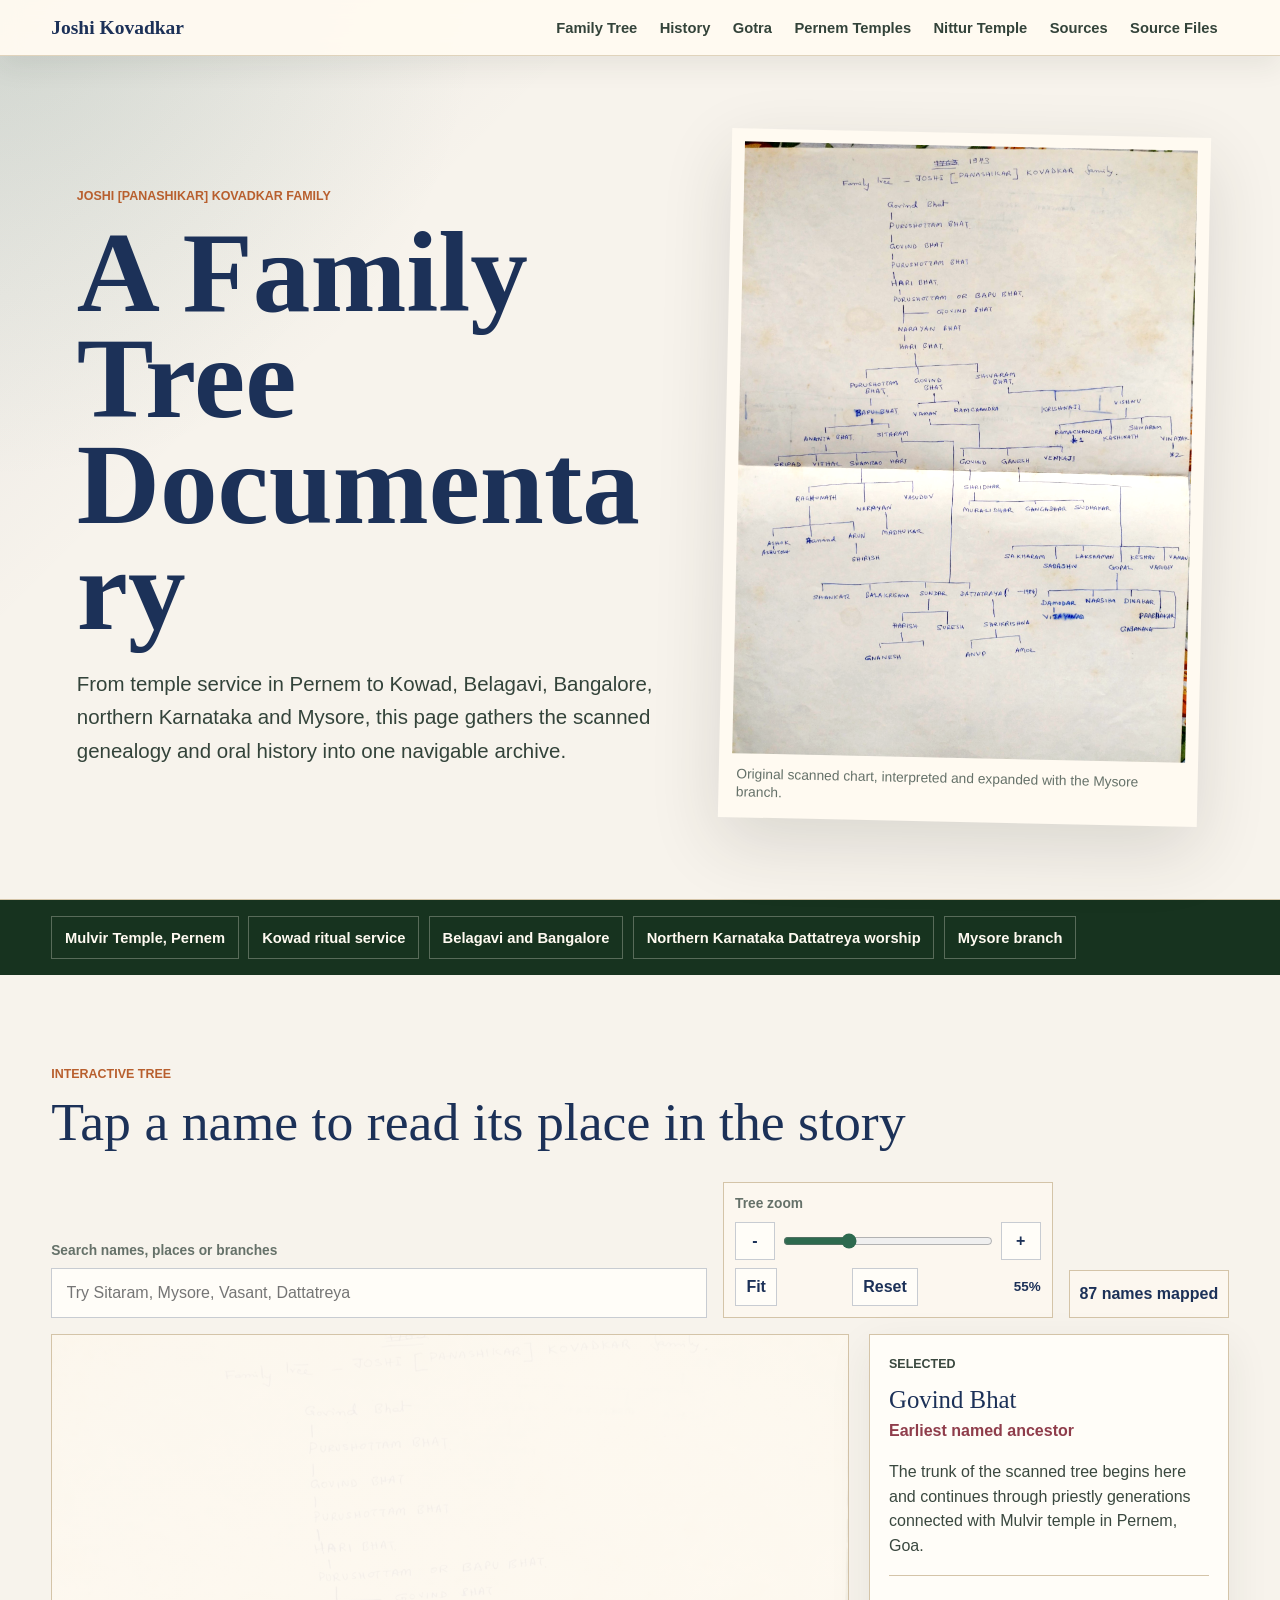
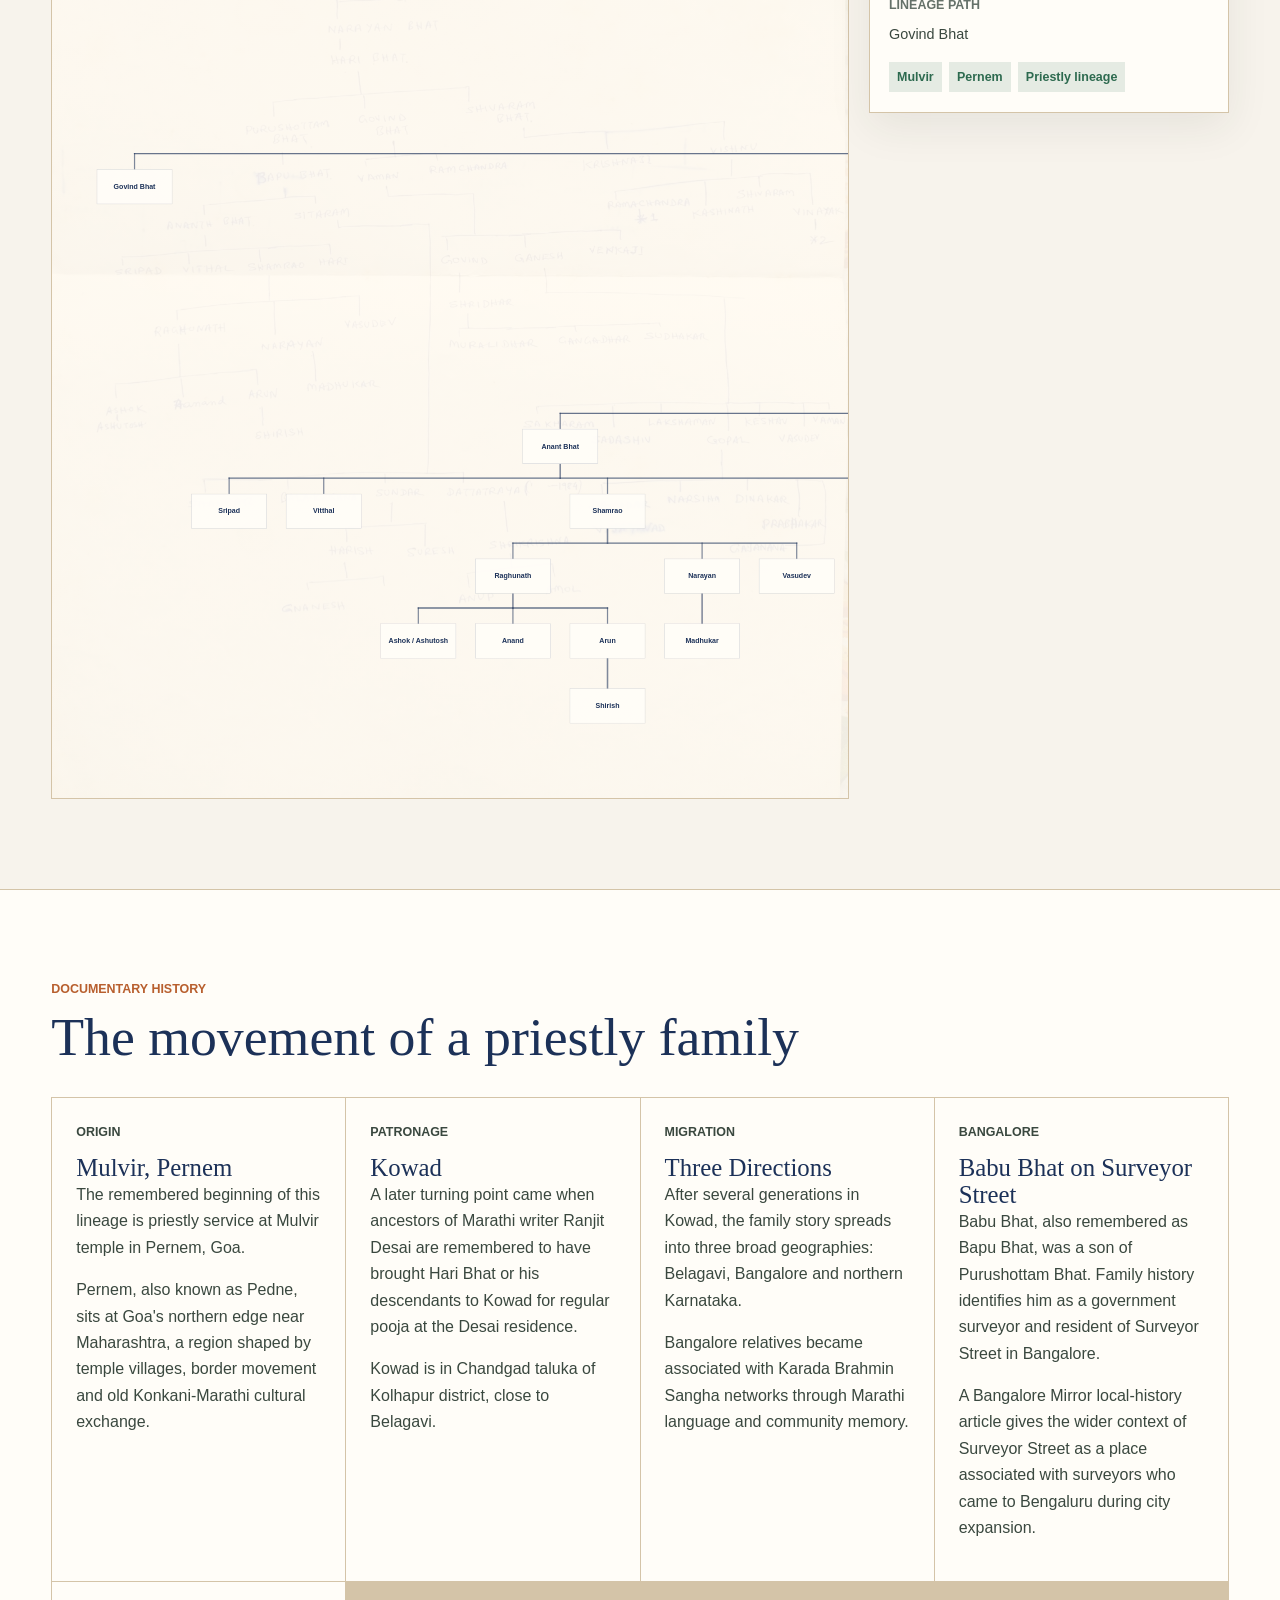
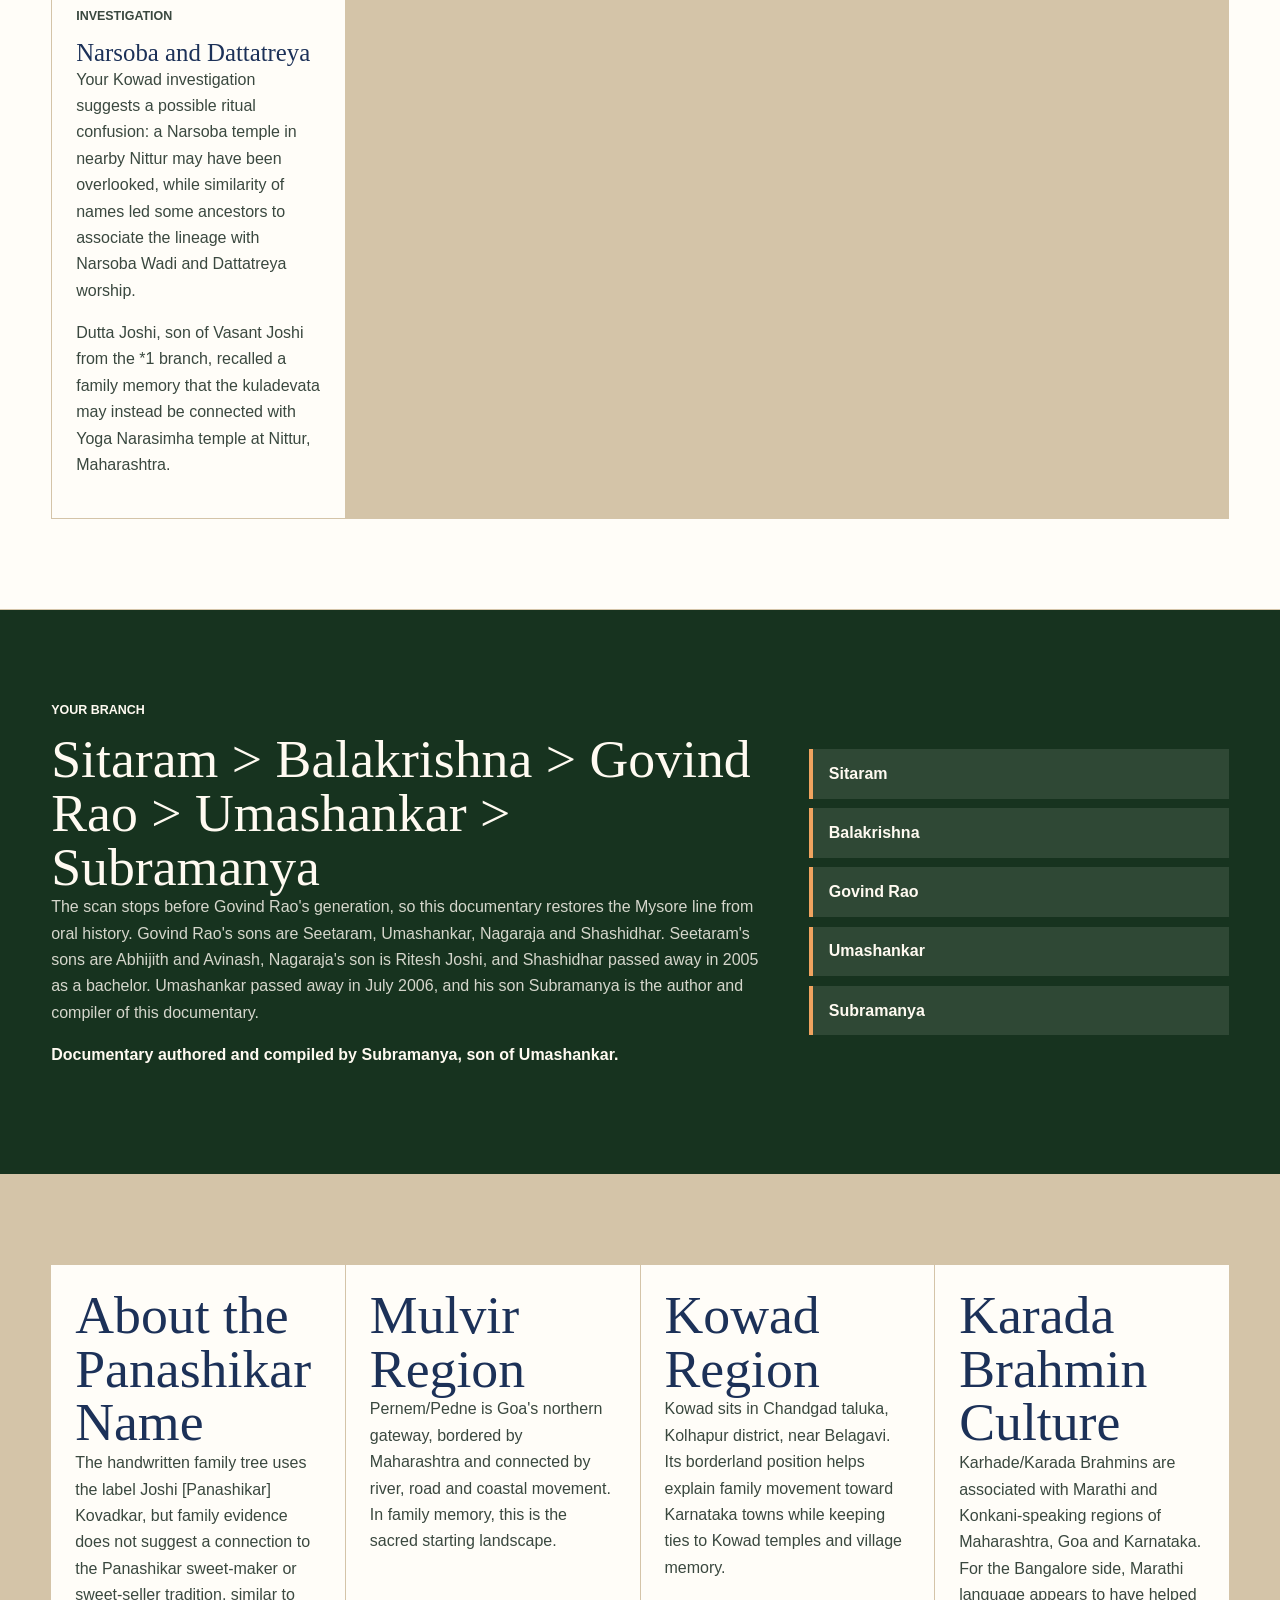
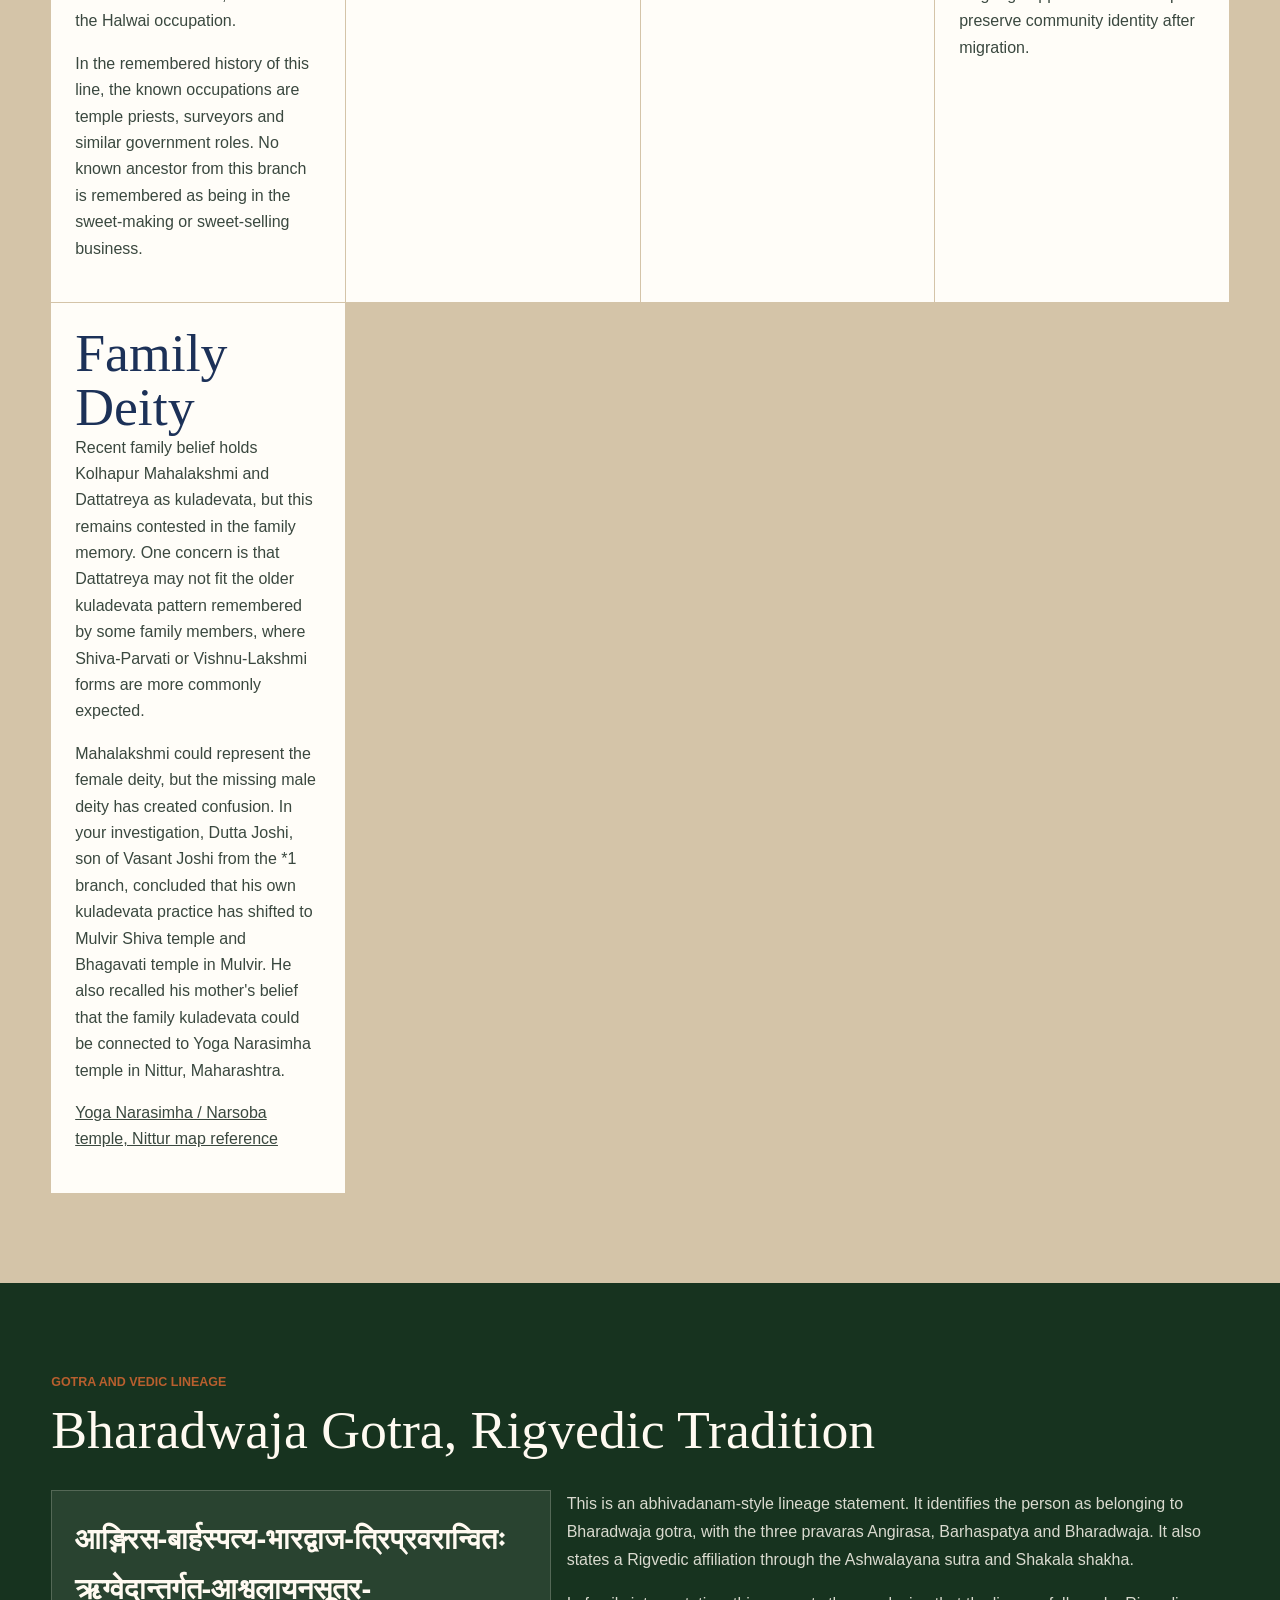
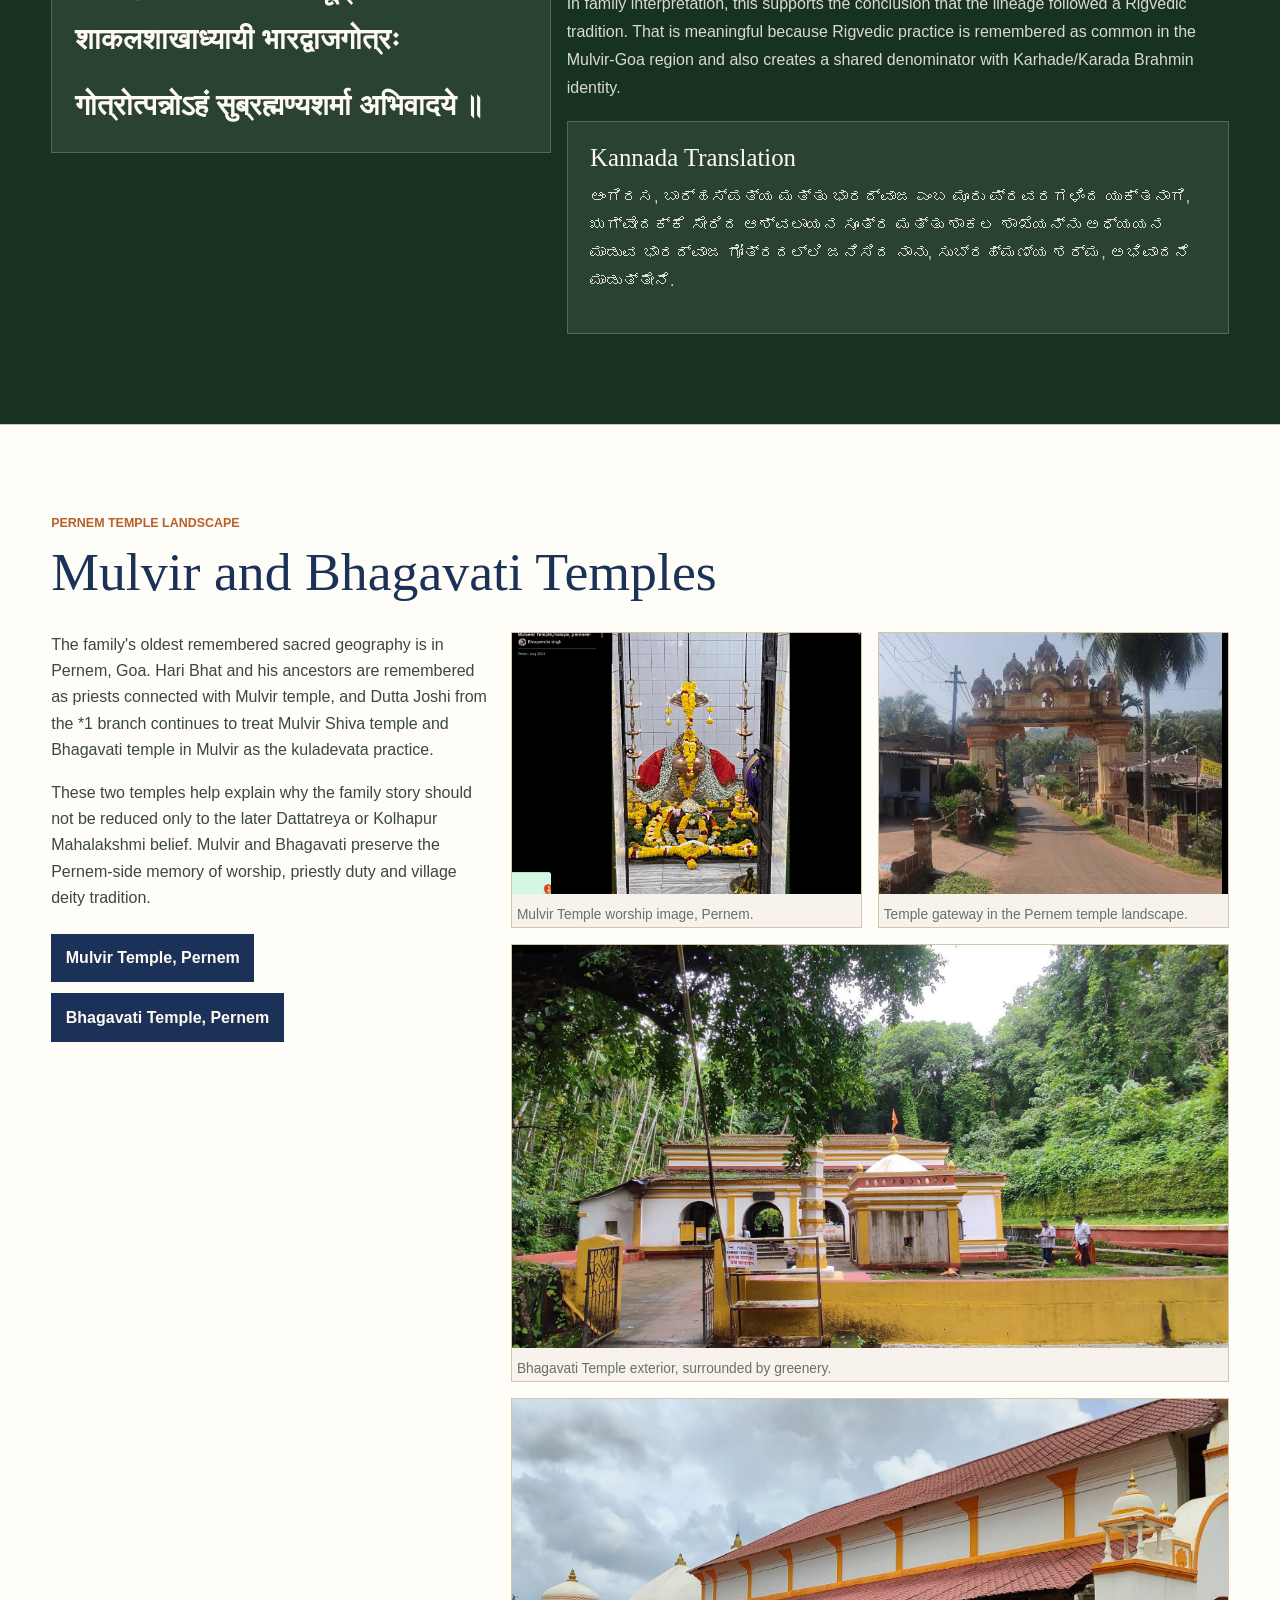
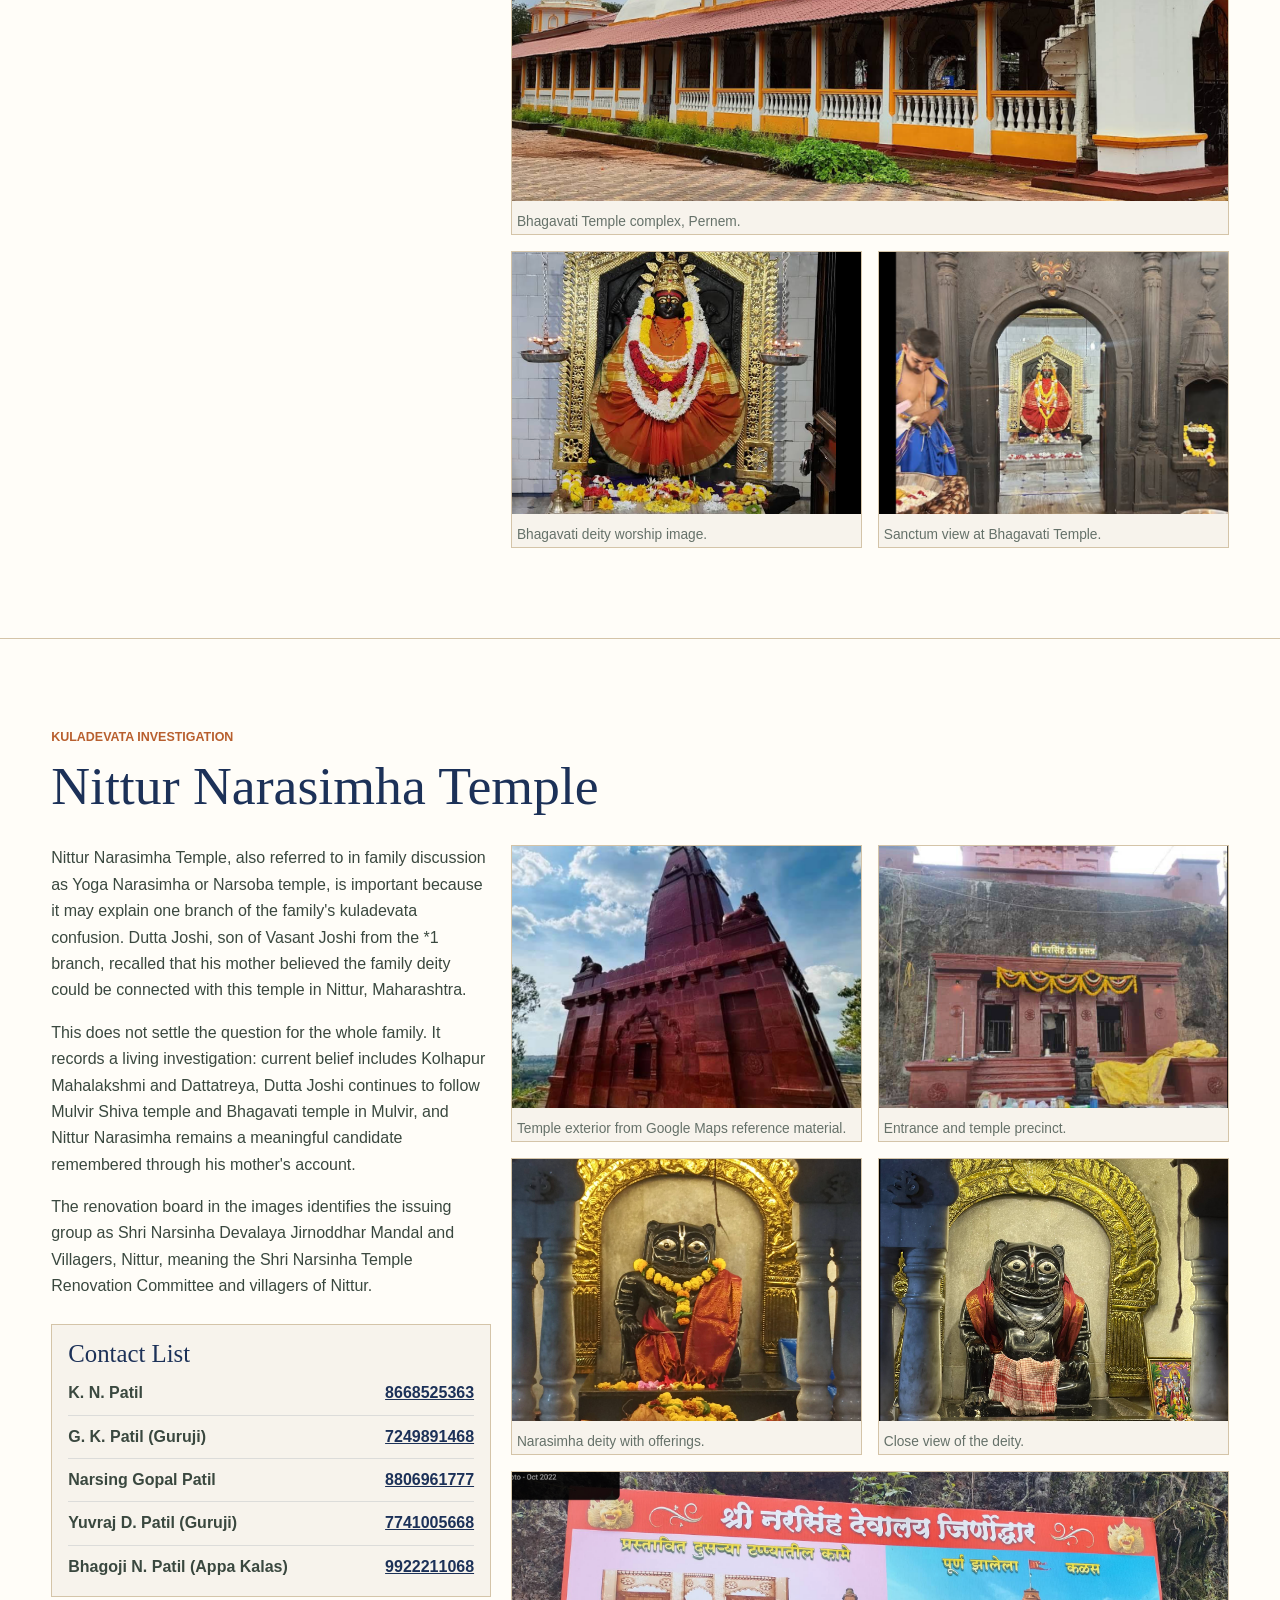
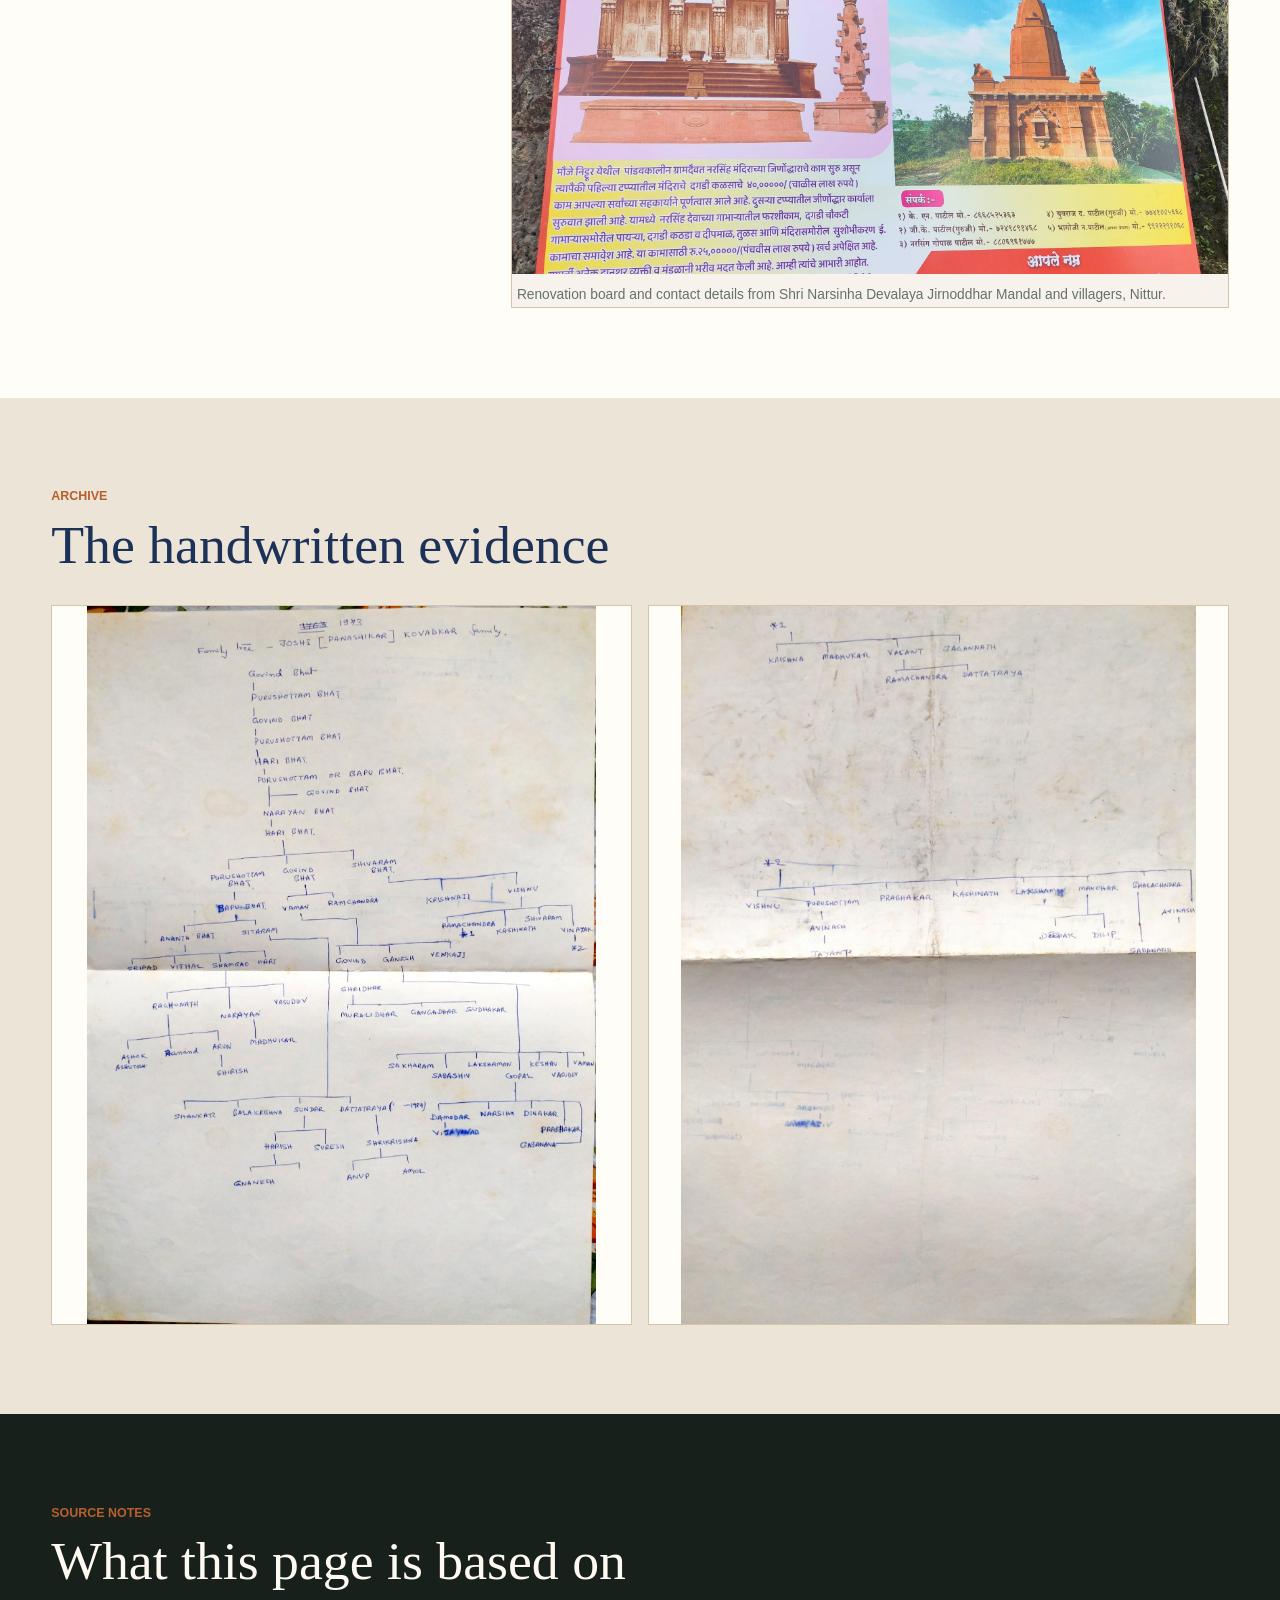
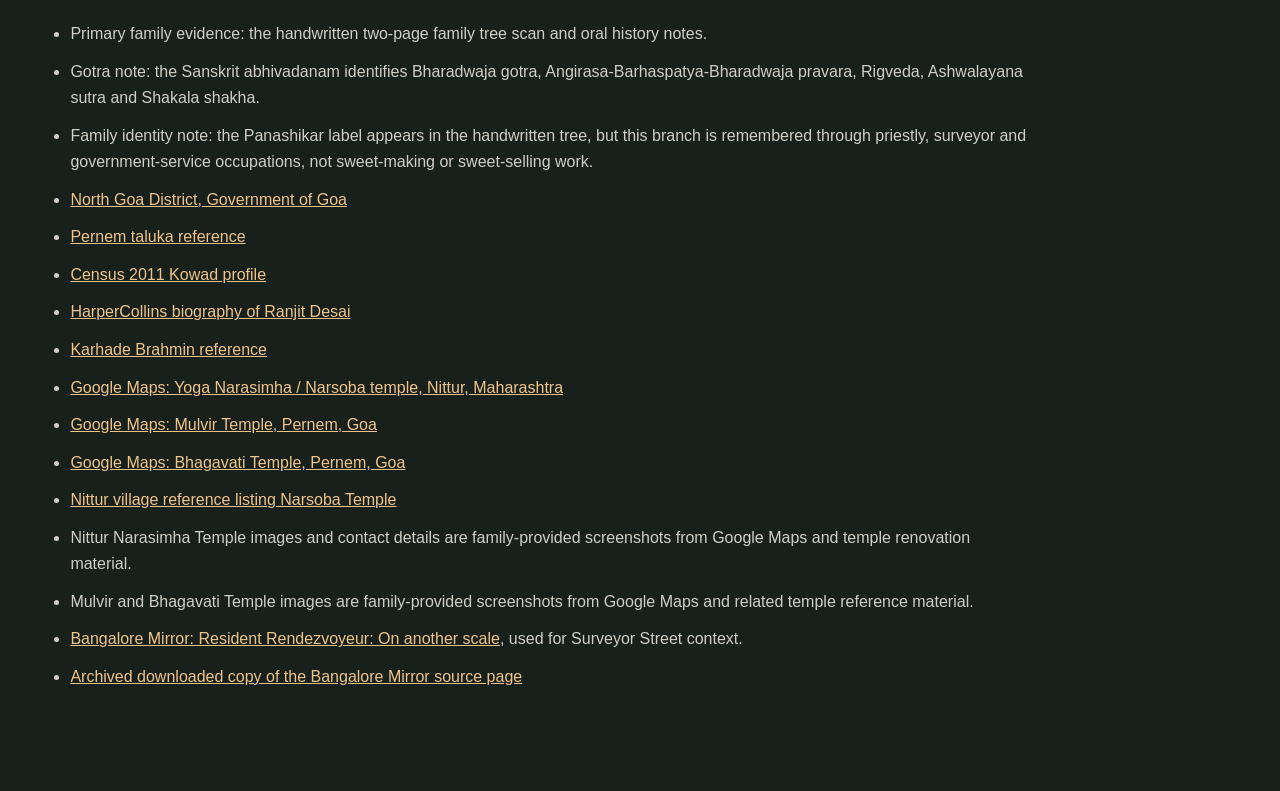
==== commit 2e096442: "Add Bootstrap responsive navigation" ====
--- a/index.html
+++ b/index.html
@@ -8,9 +8,37 @@
       name="description"
       content="An interactive family tree and documentary history connecting Mulvir temple, Kowad, Karada Brahmin culture and the Mysore branch."
     />
+    <link href="https://cdn.jsdelivr.net/npm/bootstrap@5.3.8/dist/css/bootstrap.min.css" rel="stylesheet" integrity="sha384-sRIl4kxILFvY47J16cr9ZwB07vP4J8+LH7qKQnuqkuIAvNWLzeN8tE5YBujZqJLB" crossorigin="anonymous" />
     <link rel="stylesheet" href="./style.css" />
   </head>
   <body>
+    <nav class="navbar navbar-expand-lg site-navbar sticky-top" aria-label="Main navigation">
+      <div class="container-fluid">
+        <a class="navbar-brand" href="./index.html">Joshi Kovadkar</a>
+        <button
+          class="navbar-toggler"
+          type="button"
+          data-bs-toggle="collapse"
+          data-bs-target="#mainNavbar"
+          aria-controls="mainNavbar"
+          aria-expanded="false"
+          aria-label="Toggle navigation"
+        >
+          <span class="navbar-toggler-icon"></span>
+        </button>
+        <div class="collapse navbar-collapse" id="mainNavbar">
+          <ul class="navbar-nav ms-auto mb-2 mb-lg-0">
+            <li class="nav-item"><a class="nav-link" href="#tree">Family Tree</a></li>
+            <li class="nav-item"><a class="nav-link" href="#history">History</a></li>
+            <li class="nav-item"><a class="nav-link" href="#gotra">Gotra</a></li>
+            <li class="nav-item"><a class="nav-link" href="#pernem-temples">Pernem Temples</a></li>
+            <li class="nav-item"><a class="nav-link" href="#nittur-narasimha">Nittur Temple</a></li>
+            <li class="nav-item"><a class="nav-link" href="#sources">Sources</a></li>
+            <li class="nav-item"><a class="nav-link" href="./sources.html">Source Files</a></li>
+          </ul>
+        </div>
+      </div>
+    </nav>
     <main>
       <section class="hero">
         <div class="hero-copy">
@@ -19,12 +47,6 @@
           <p class="lede">
             From temple service in Pernem to Kowad, Belagavi, Bangalore, northern Karnataka and Mysore, this page gathers the scanned genealogy and oral history into one navigable archive.
           </p>
-          <div class="hero-actions" aria-label="Page sections">
-            <a href="#tree">Explore tree</a>
-            <a href="#history">Read history</a>
-            <a href="#sources">Sources</a>
-            <a href="./sources.html">Source files</a>
-          </div>
         </div>
         <figure class="scan-frame">
           <img src="./assets/family-tree-scan-page-1.png" alt="Original handwritten family tree scan" />
@@ -327,6 +349,7 @@
       </section>
     </main>
     <script src="./script.js"></script>
+    <script src="https://cdn.jsdelivr.net/npm/bootstrap@5.3.8/dist/js/bootstrap.bundle.min.js" integrity="sha384-FKyoEForCGlyvwx9Hj09JcYn3nv7wiPVlz7YYwJrWVcXK/BmnVDxM+D2scQbITxI" crossorigin="anonymous"></script>
     <script
       data-goatcounter="https://subbujoshi.goatcounter.com/count"
       async
--- a/style.css
+++ b/style.css
@@ -11,13 +11,6 @@
   --shadow: 0 24px 70px rgba(40, 45, 38, 0.14);
 }
 
-@theme inline {
-  --color-background: var(--background);
-  --color-foreground: var(--foreground);
-  --font-sans: var(--font-geist-sans);
-  --font-mono: var(--font-geist-mono);
-}
-
 * {
   box-sizing: border-box;
 }
@@ -43,6 +36,53 @@
 
 main {
   overflow: hidden;
+}
+
+.site-navbar {
+  border-bottom: 1px solid rgba(212, 196, 168, 0.72);
+  background: rgba(255, 250, 241, 0.96);
+  box-shadow: 0 10px 28px rgba(40, 45, 38, 0.08);
+  backdrop-filter: blur(10px);
+}
+
+.site-navbar .container-fluid {
+  padding-inline: clamp(1rem, 4vw, 5rem);
+}
+
+.site-navbar .navbar-brand {
+  color: var(--ink);
+  font-family: Georgia, "Times New Roman", serif;
+  font-size: 1.22rem;
+  font-weight: 900;
+  letter-spacing: 0;
+}
+
+.site-navbar .navbar-brand:hover,
+.site-navbar .navbar-brand:focus-visible {
+  color: var(--rose);
+}
+
+.site-navbar .navbar-toggler {
+  border-color: rgba(28, 49, 88, 0.28);
+  border-radius: 0;
+  box-shadow: none;
+}
+
+.site-navbar .navbar-toggler:focus {
+  box-shadow: 0 0 0 3px rgba(45, 106, 79, 0.16);
+}
+
+.site-navbar .nav-link {
+  color: #33433a;
+  font-size: 0.92rem;
+  font-weight: 800;
+  padding-inline: 0.7rem !important;
+}
+
+.site-navbar .nav-link:hover,
+.site-navbar .nav-link:focus-visible,
+.site-navbar .nav-link.active {
+  color: var(--saffron);
 }
 
 .hero {
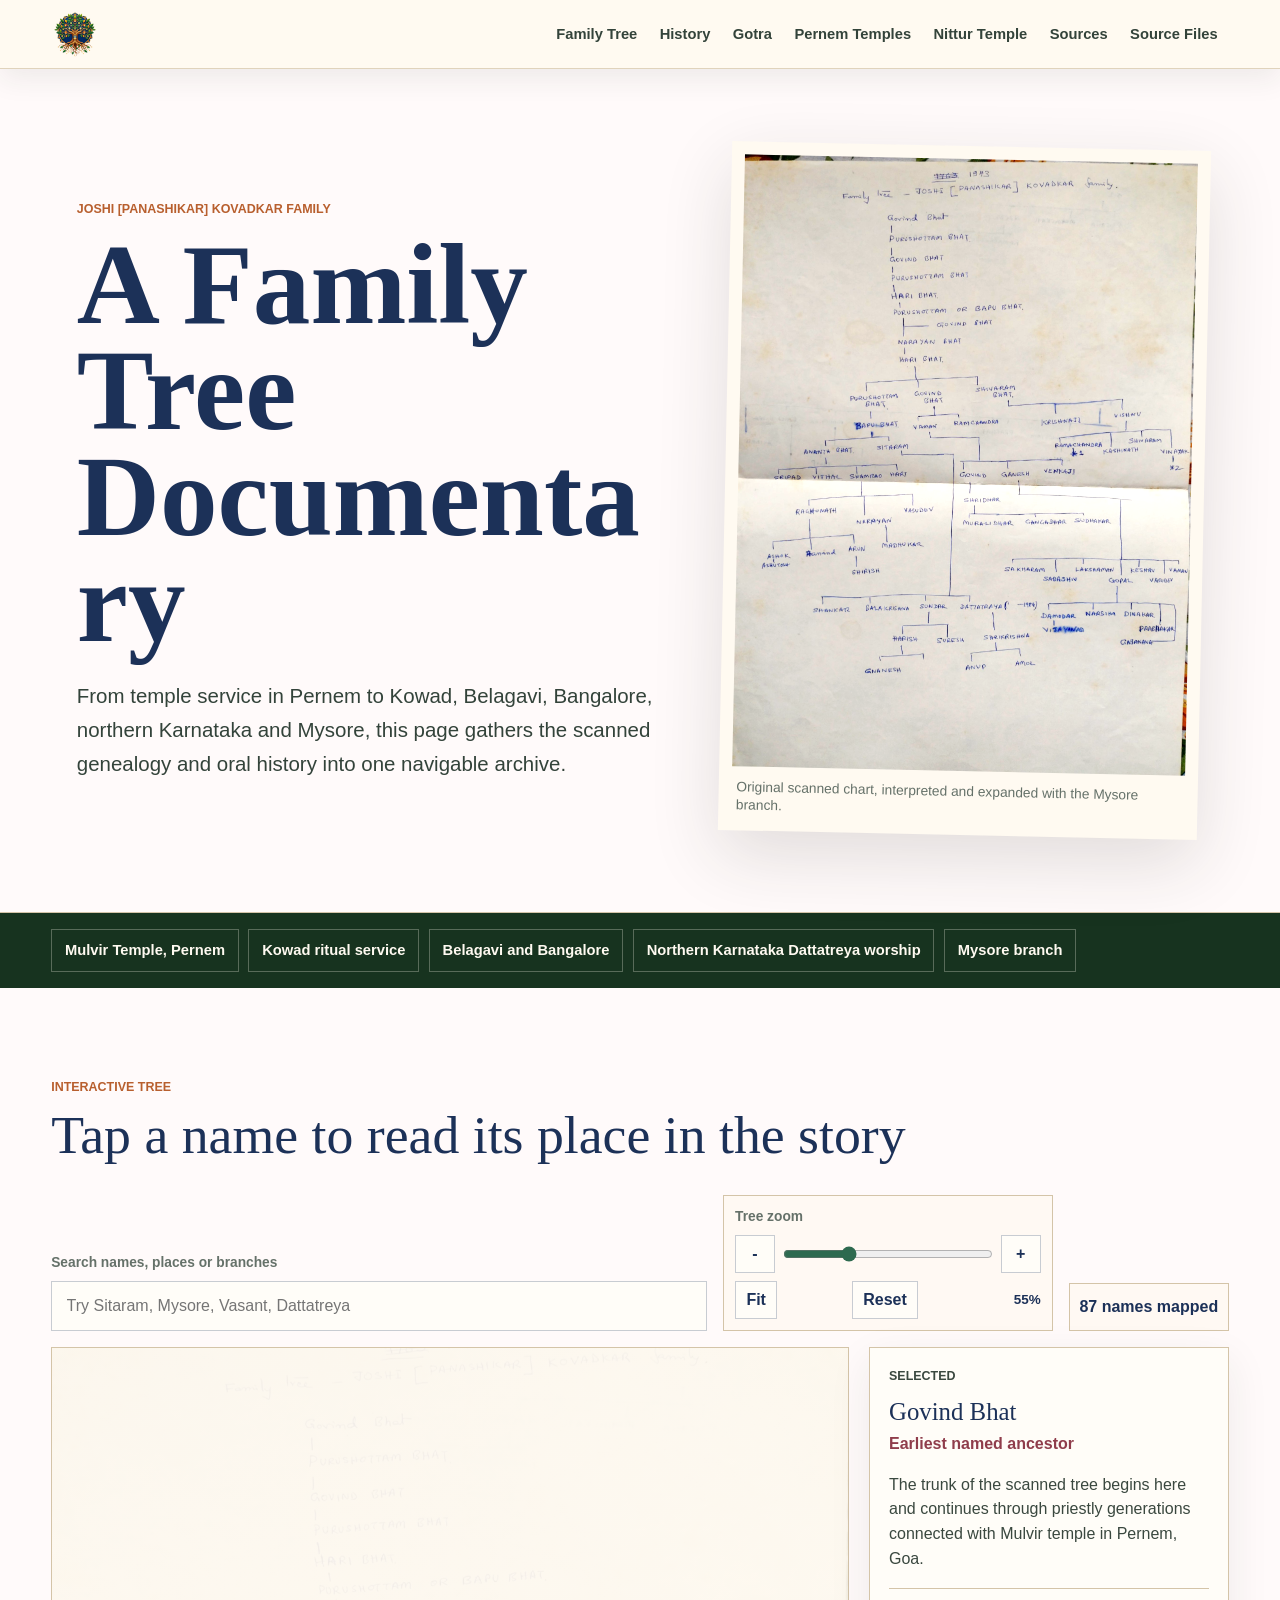
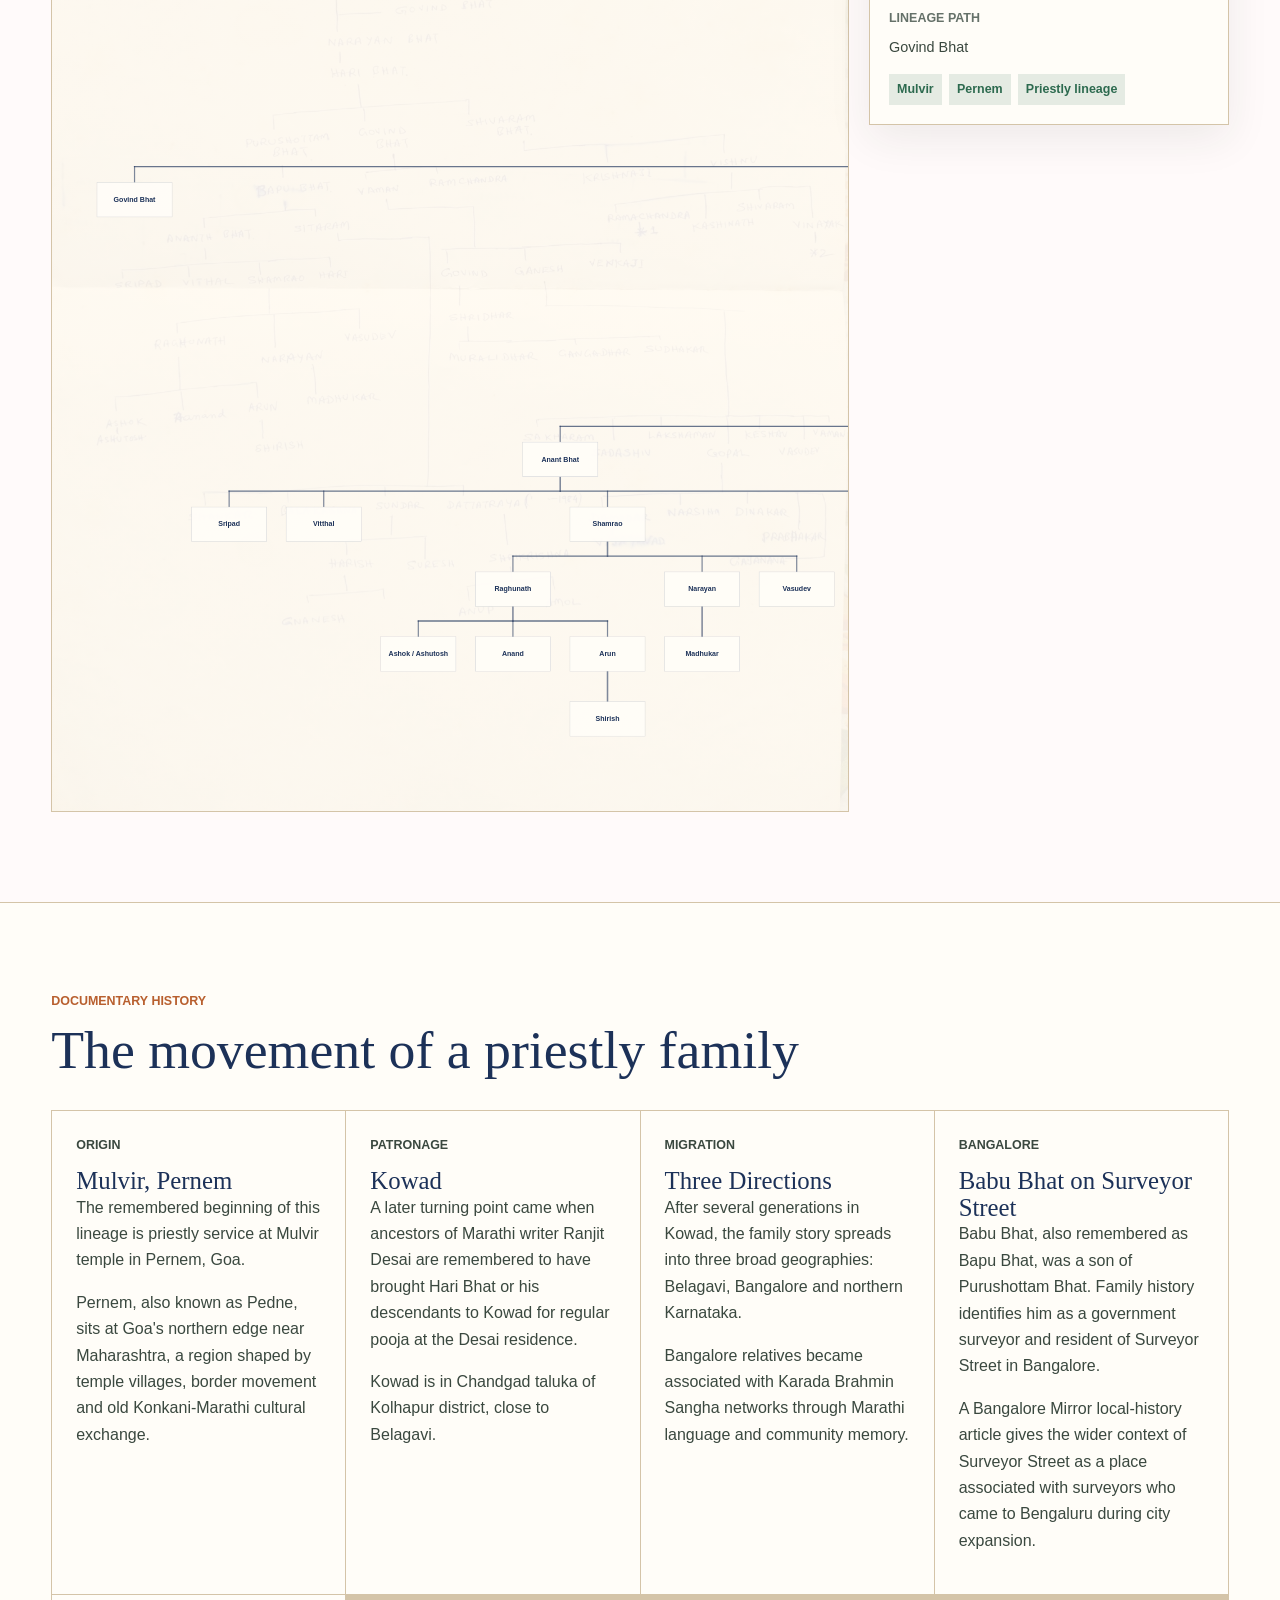
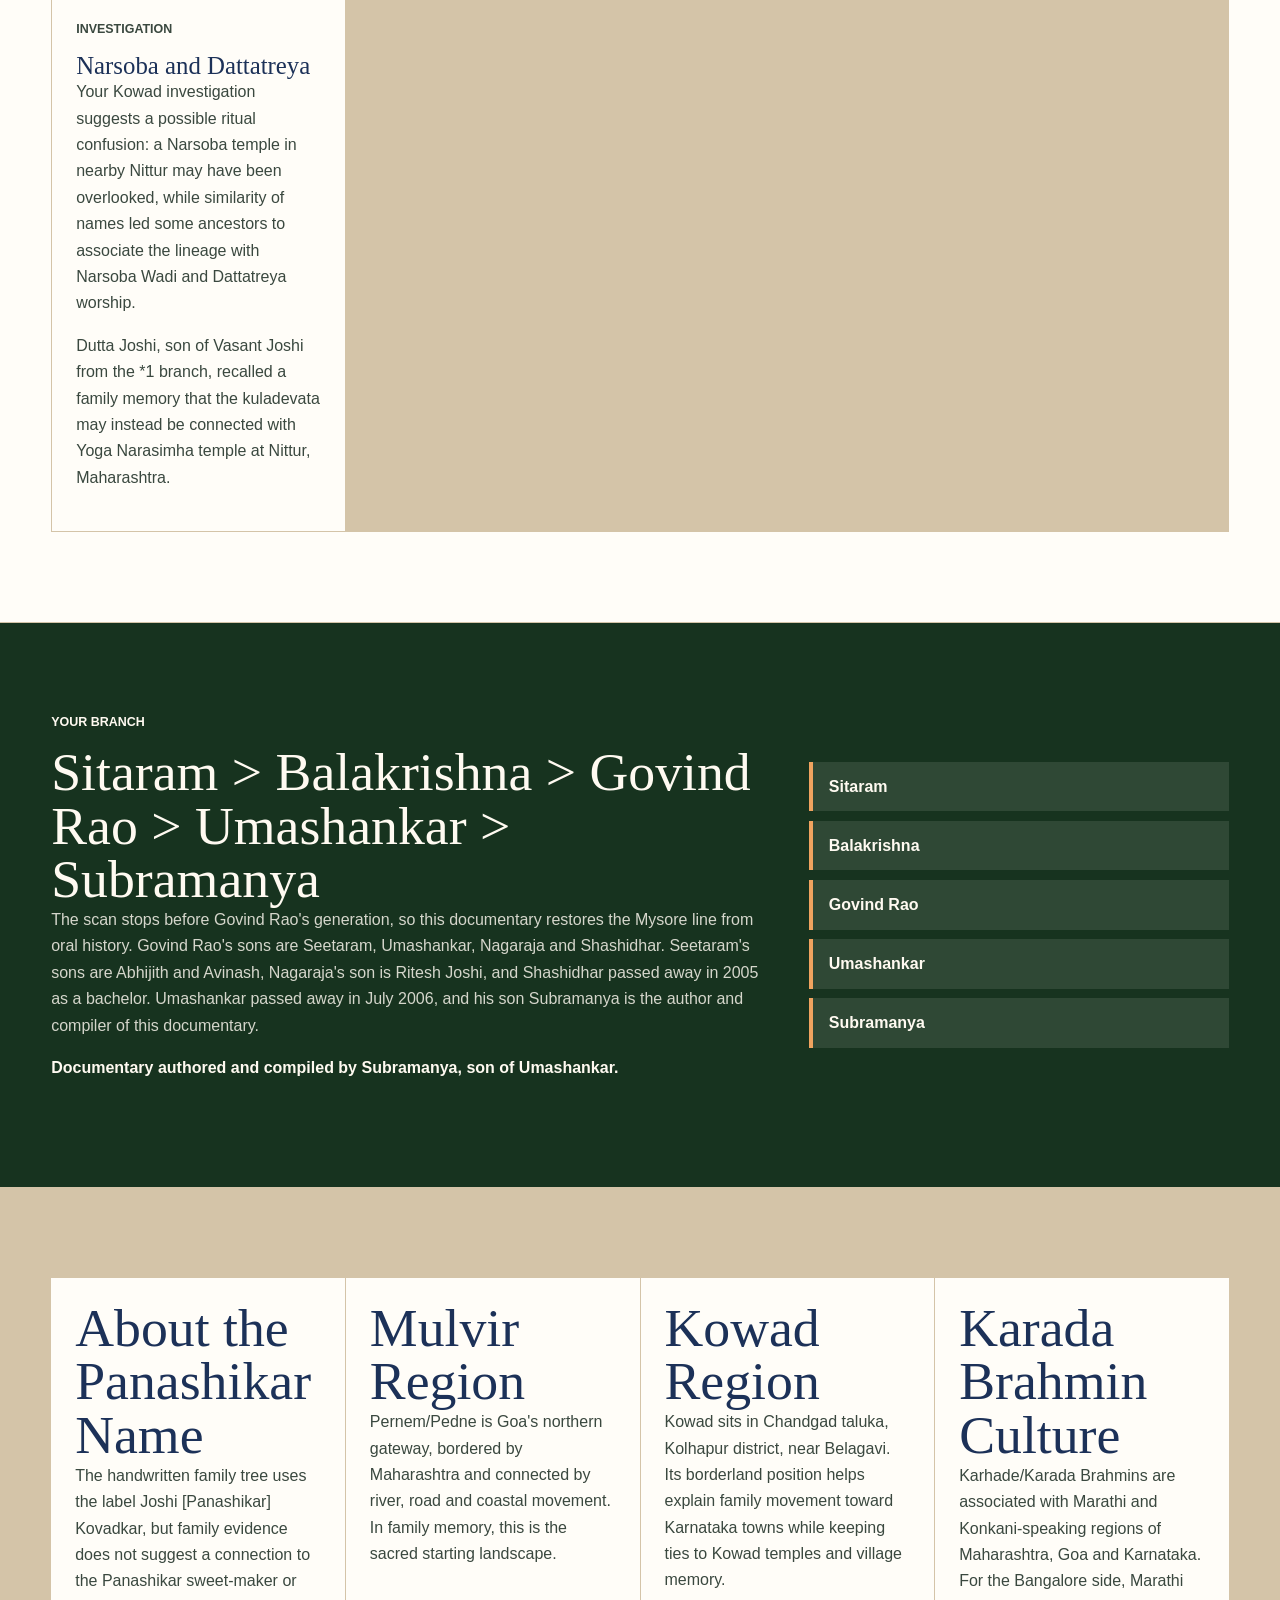
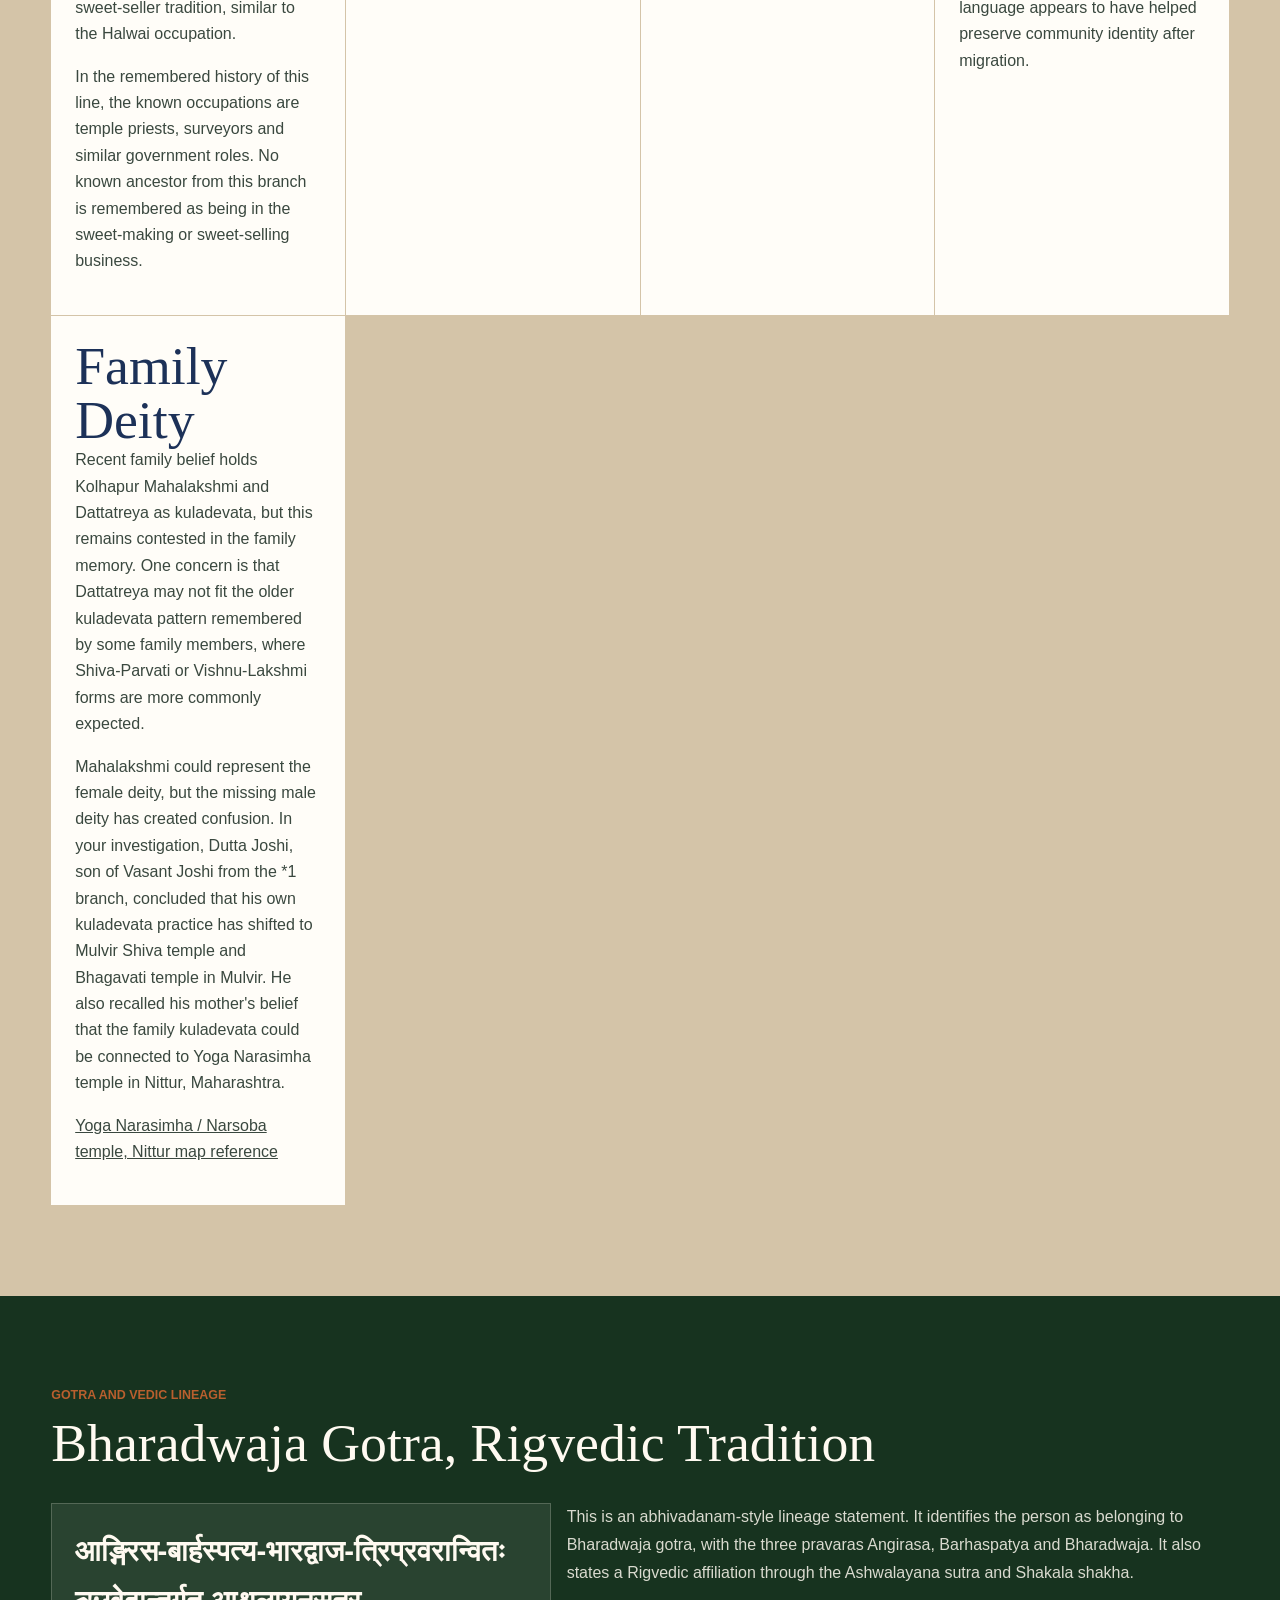
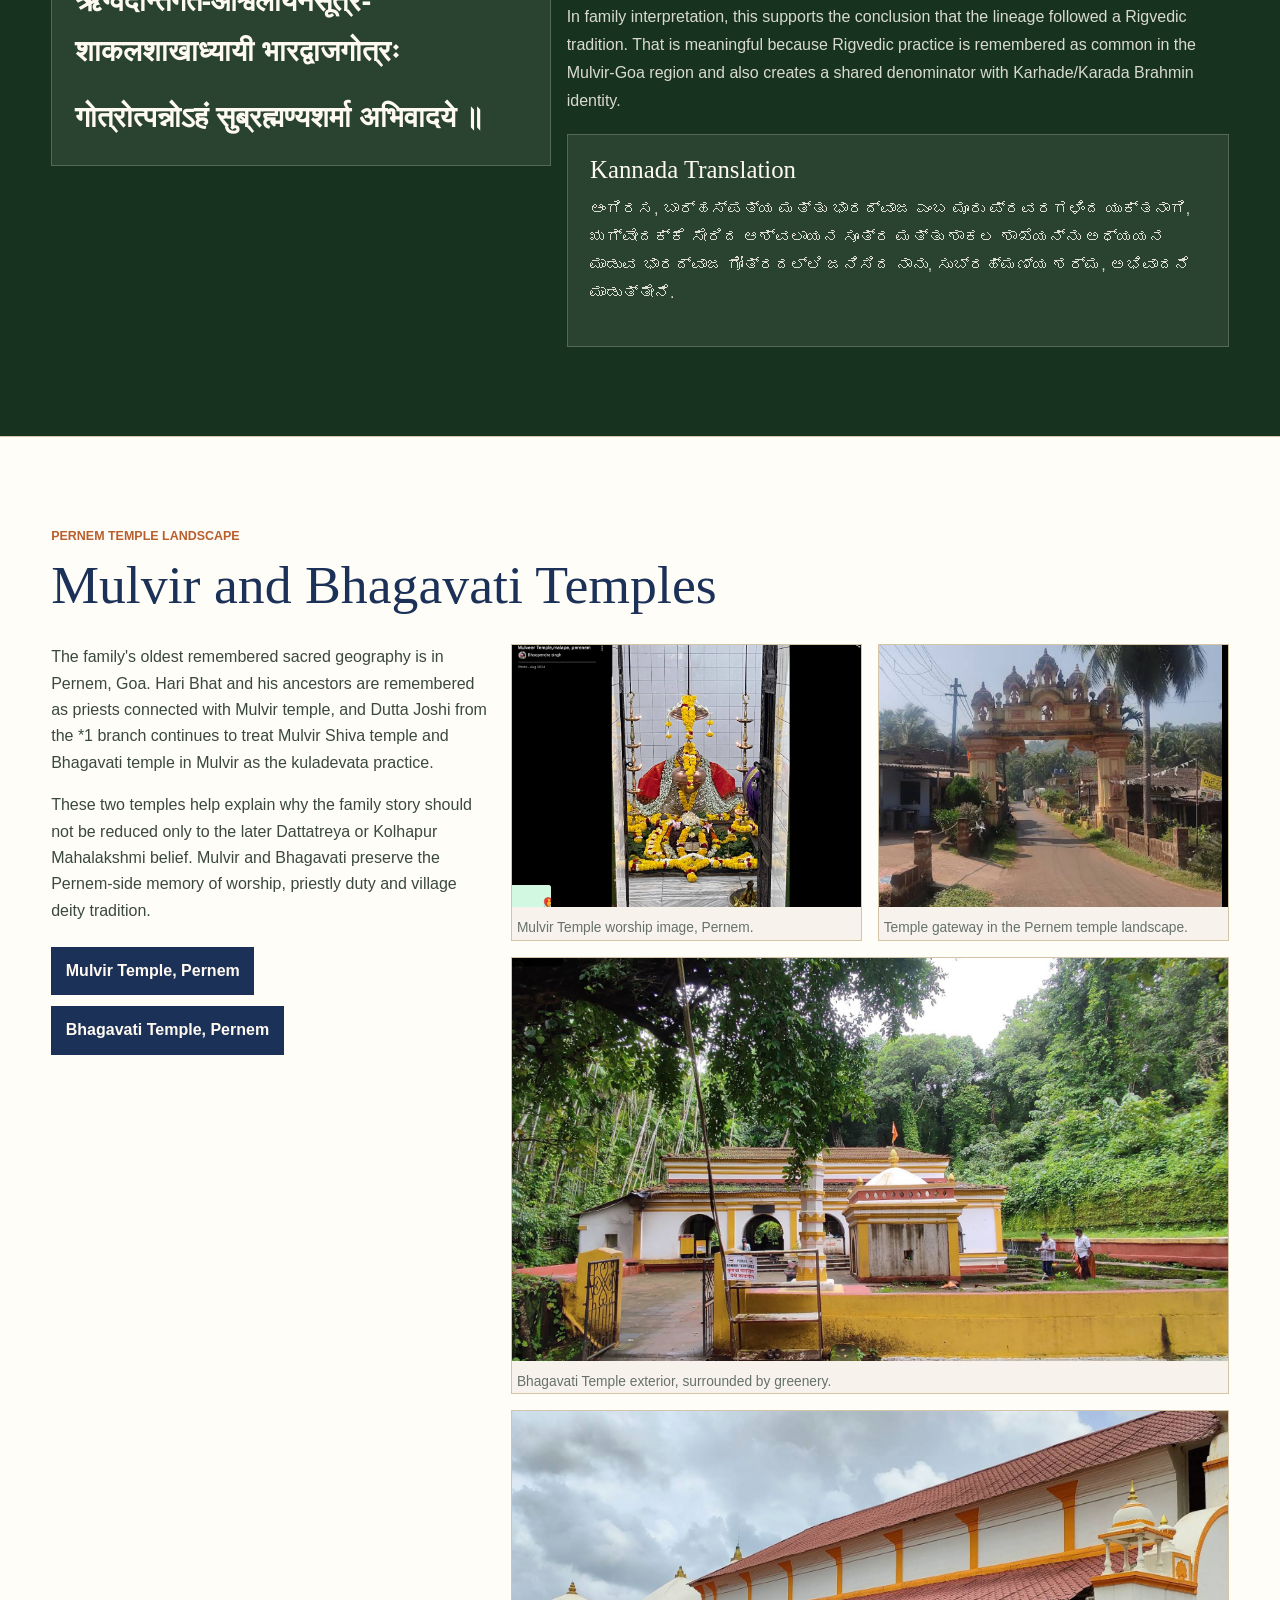
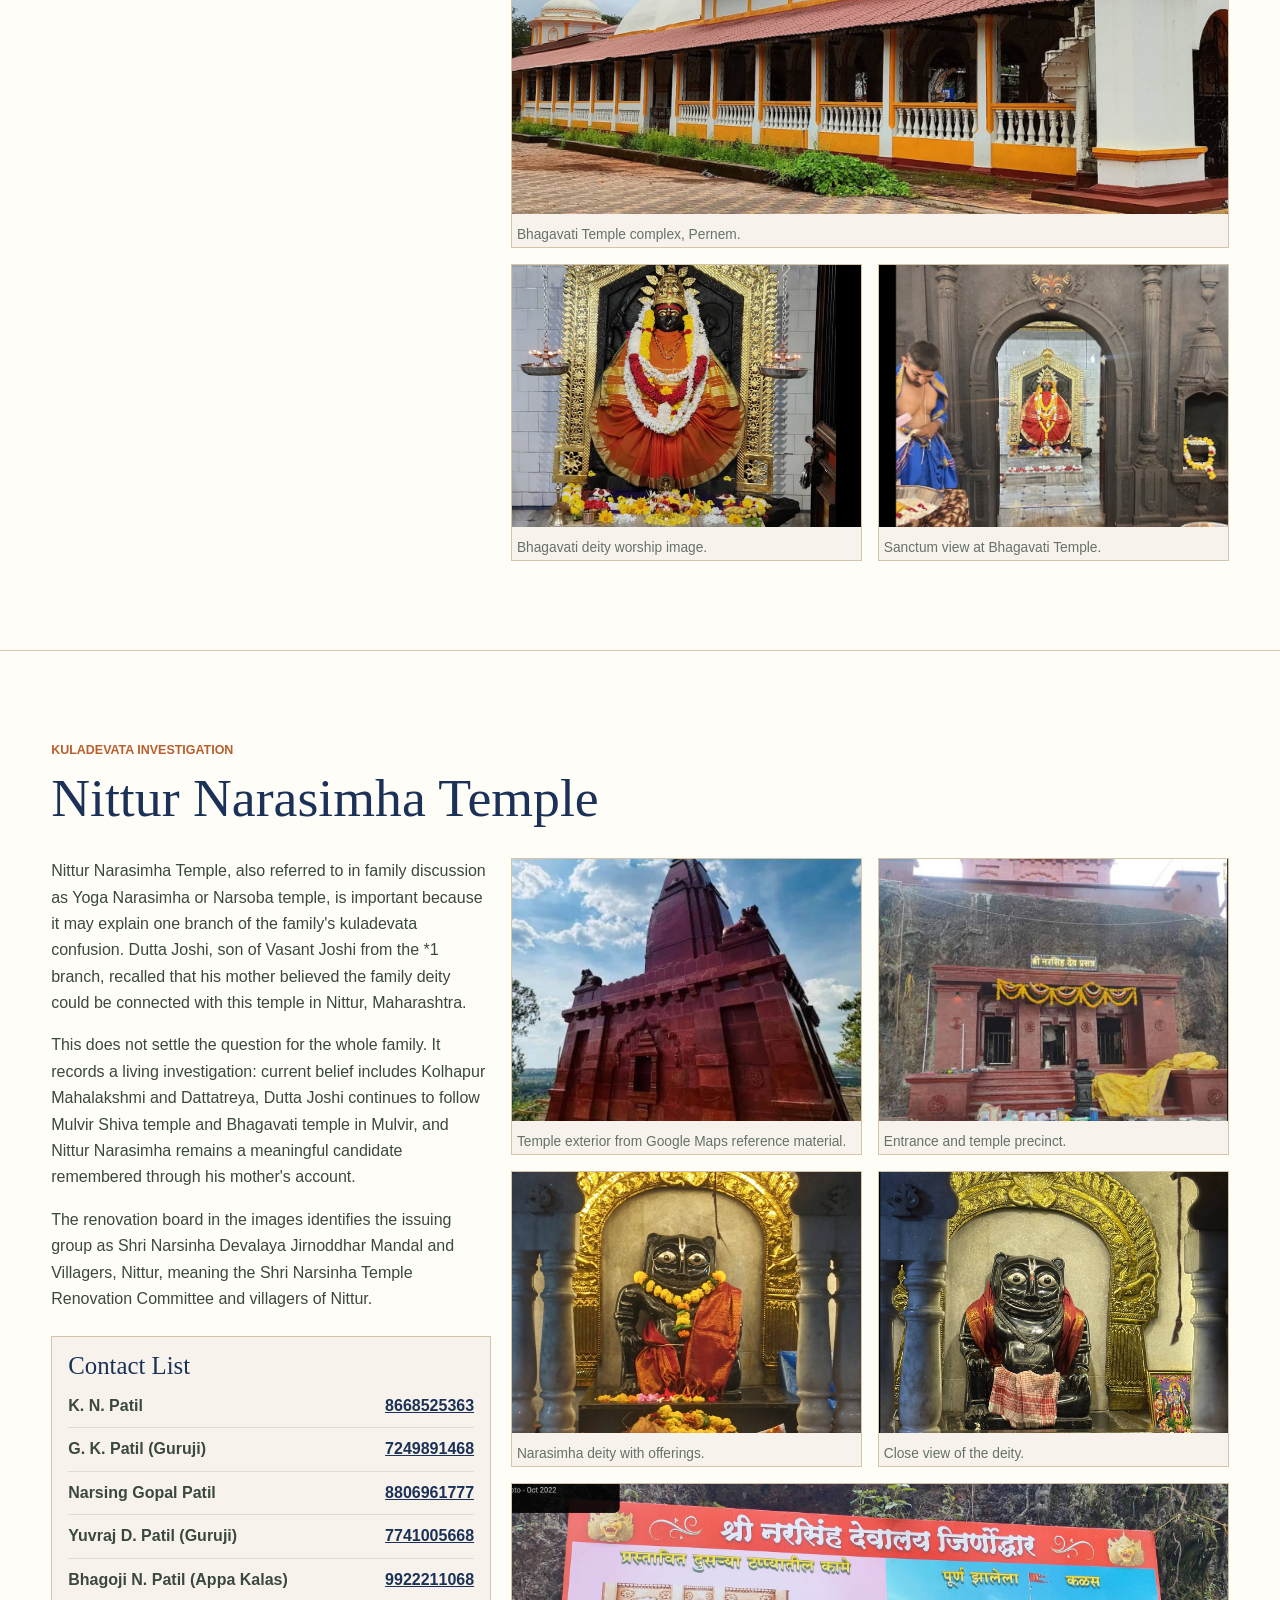
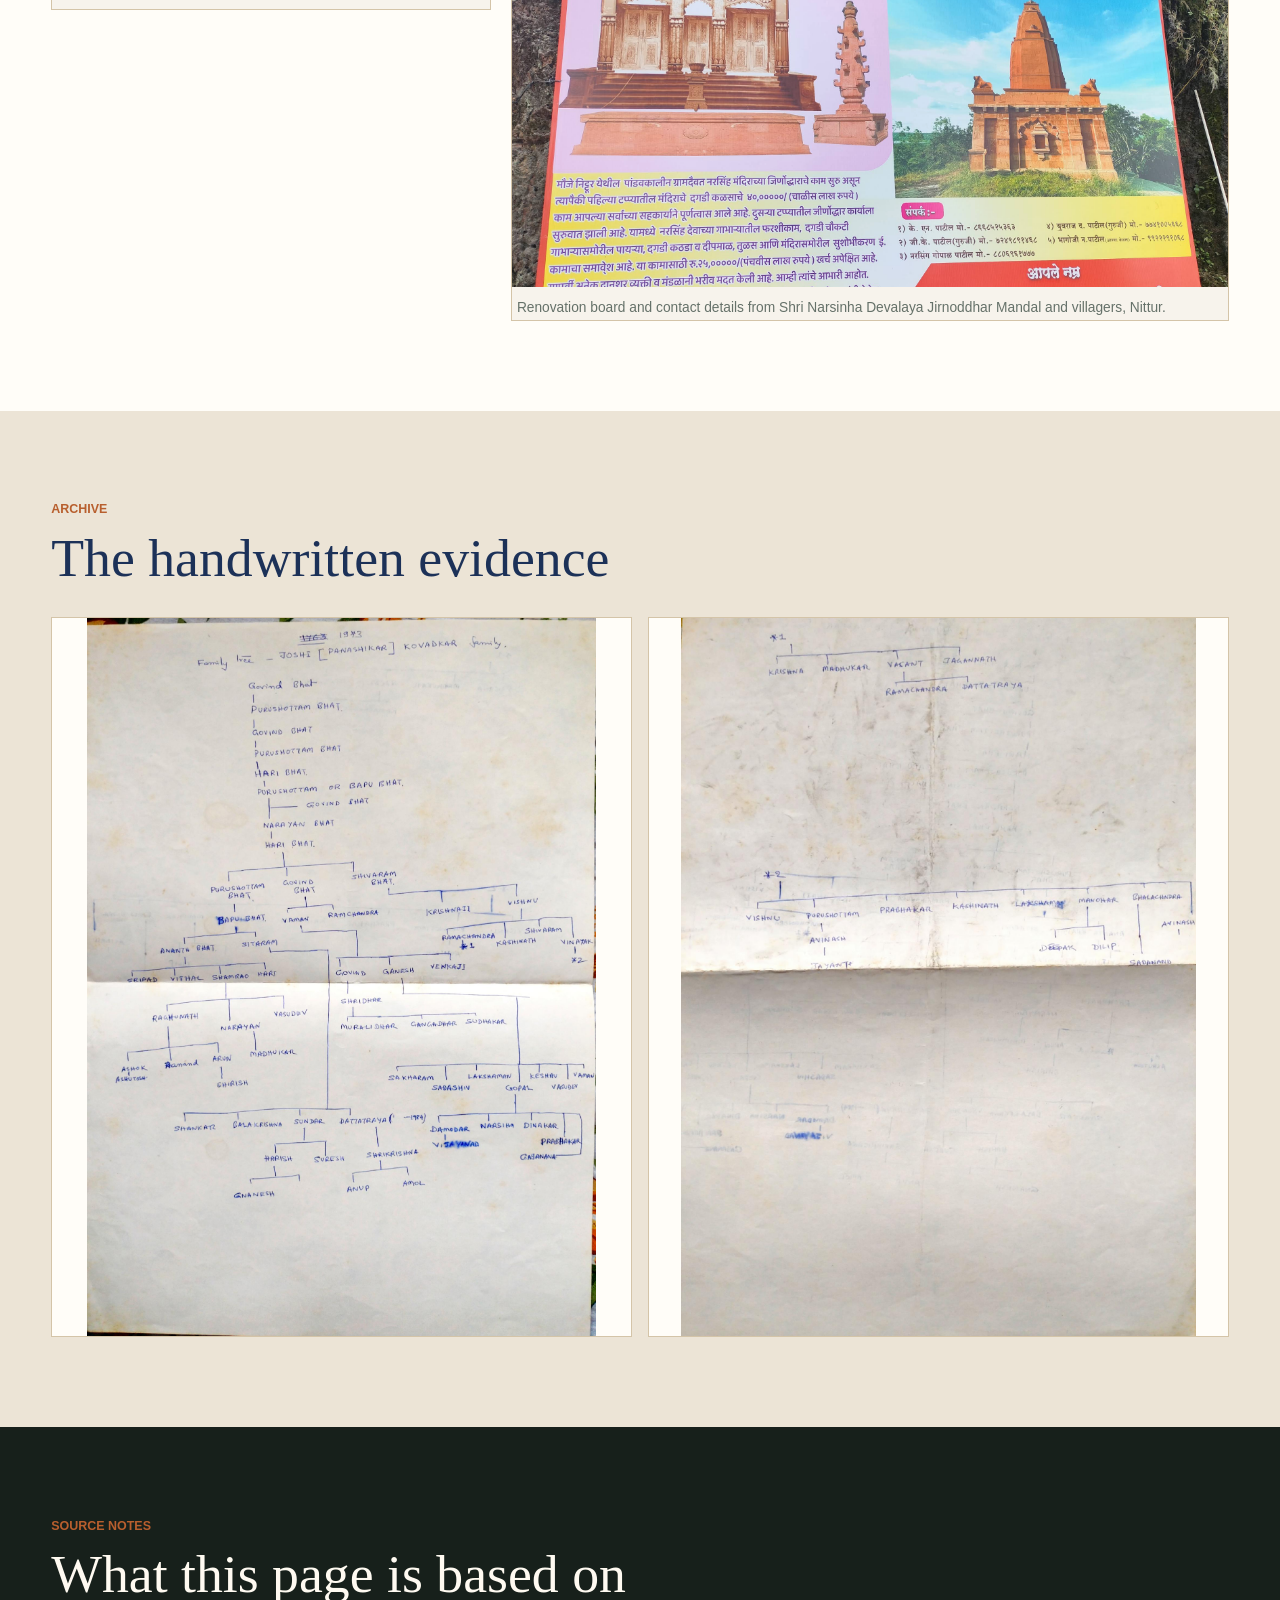
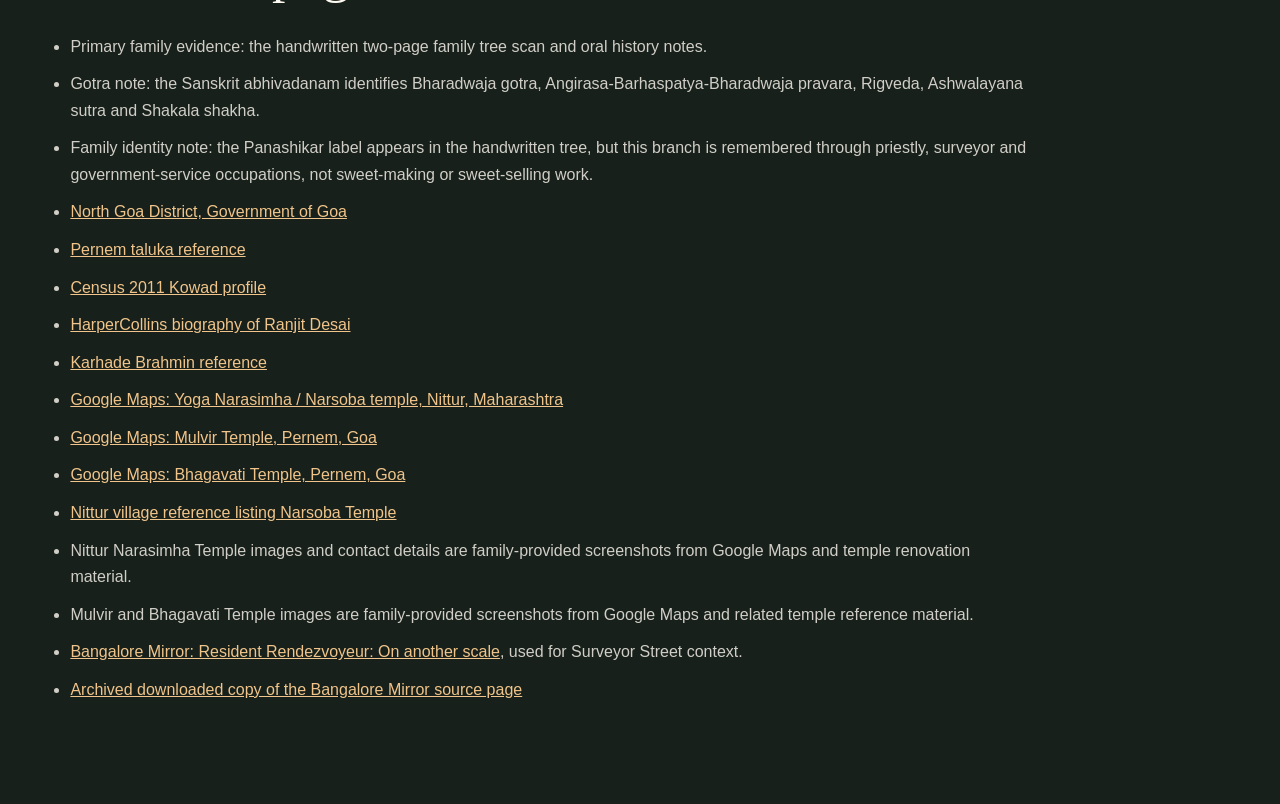
==== commit c1dd5230: "Add family tree icon navbar" ====
--- a/index.html
+++ b/index.html
@@ -14,7 +14,9 @@
   <body>
     <nav class="navbar navbar-expand-lg site-navbar sticky-top" aria-label="Main navigation">
       <div class="container-fluid">
-        <a class="navbar-brand" href="./index.html">Joshi Kovadkar</a>
+        <a class="navbar-brand" href="./index.html" aria-label="Joshi Kovadkar family tree home">
+          <img src="./assets/family-tree-icon.png" alt="" />
+        </a>
         <button
           class="navbar-toggler"
           type="button"
--- a/style.css
+++ b/style.css
@@ -1,5 +1,5 @@
 :root {
-  --background: #f7f3ec;
+  --background: #fffafa;
   --foreground: #17201b;
   --ink: #1c3158;
   --leaf: #2d6a4f;
@@ -22,10 +22,7 @@
 body {
   min-height: 100vh;
   margin: 0;
-  background:
-    radial-gradient(circle at top left, rgba(45, 106, 79, 0.12), transparent 30rem),
-    linear-gradient(135deg, rgba(28, 49, 88, 0.08), transparent 28rem),
-    var(--background);
+  background: var(--background);
   color: var(--foreground);
   font-family: Arial, Helvetica, sans-serif;
 }
@@ -50,16 +47,17 @@
 }
 
 .site-navbar .navbar-brand {
-  color: var(--ink);
-  font-family: Georgia, "Times New Roman", serif;
-  font-size: 1.22rem;
-  font-weight: 900;
-  letter-spacing: 0;
-}
-
-.site-navbar .navbar-brand:hover,
-.site-navbar .navbar-brand:focus-visible {
-  color: var(--rose);
+  display: inline-flex;
+  align-items: center;
+  min-height: 52px;
+  padding: 0;
+}
+
+.site-navbar .navbar-brand img {
+  display: block;
+  width: 48px;
+  height: 48px;
+  object-fit: contain;
 }
 
 .site-navbar .navbar-toggler {
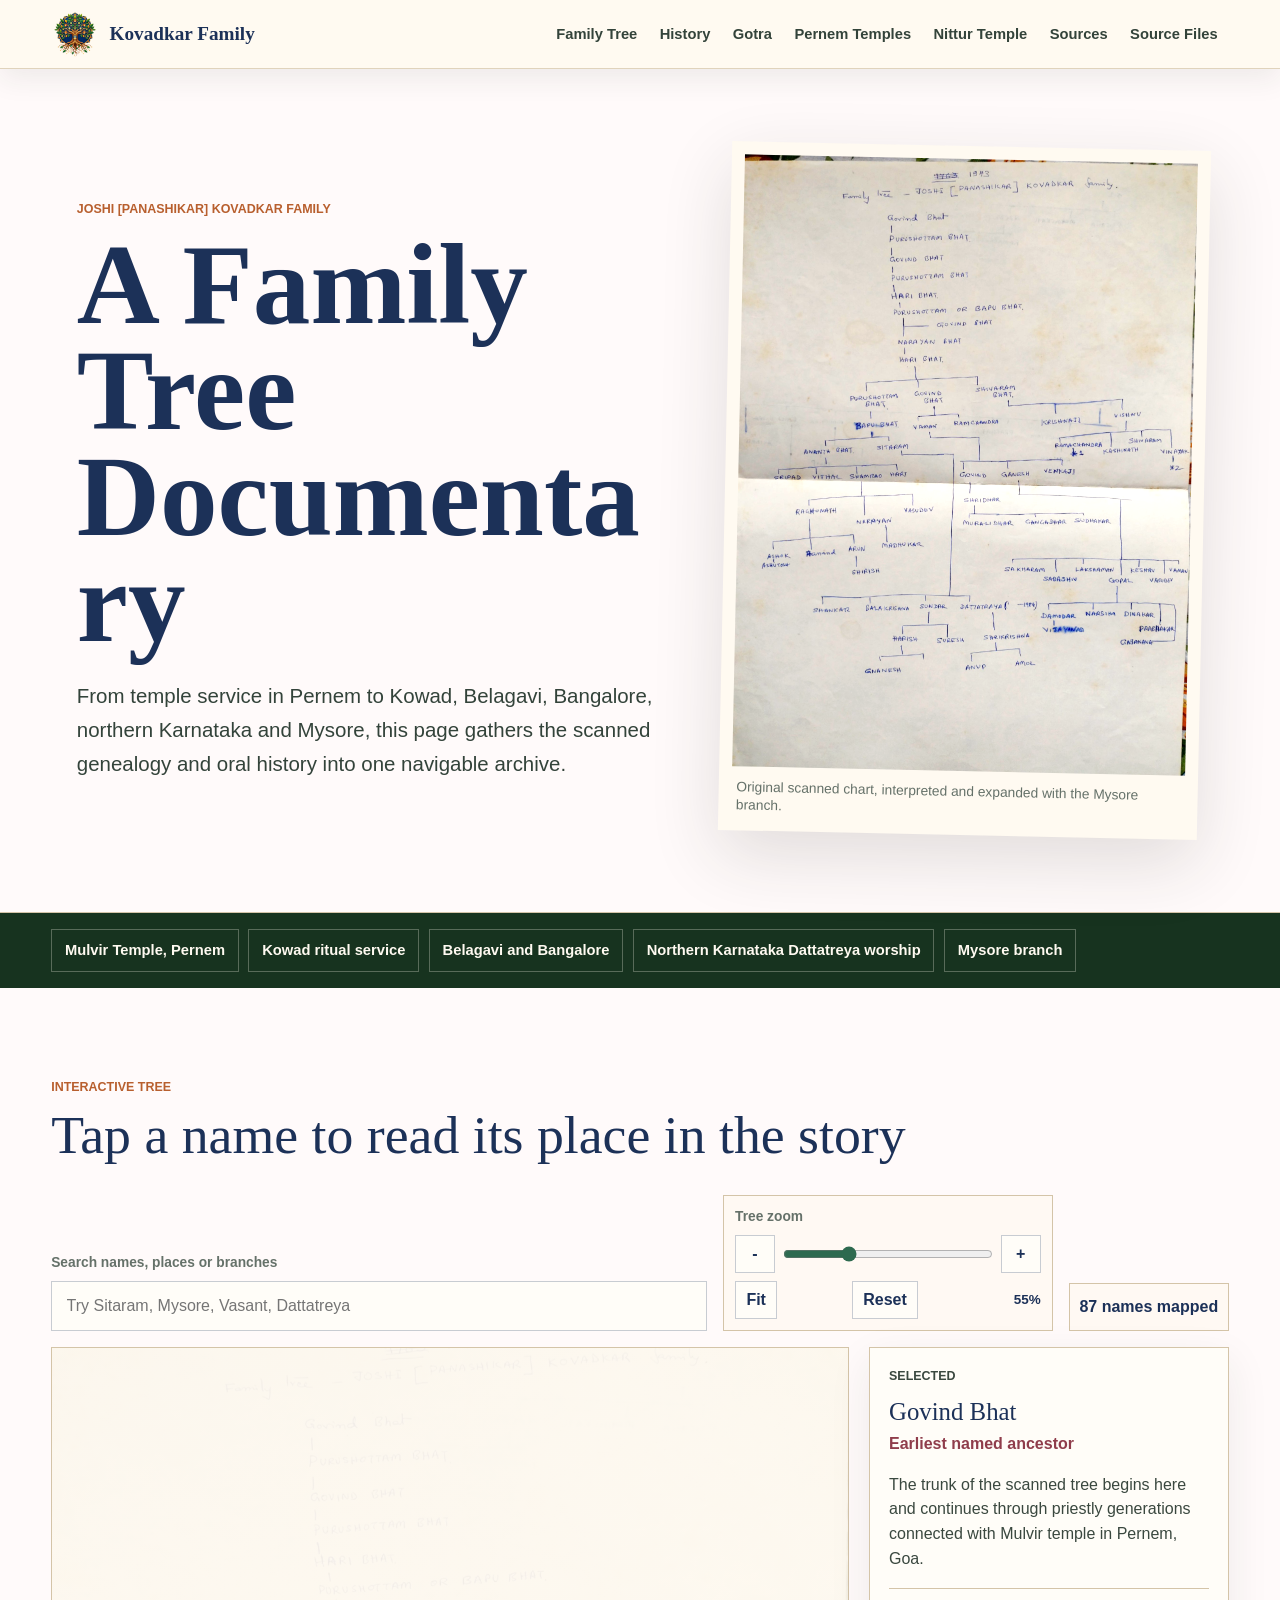
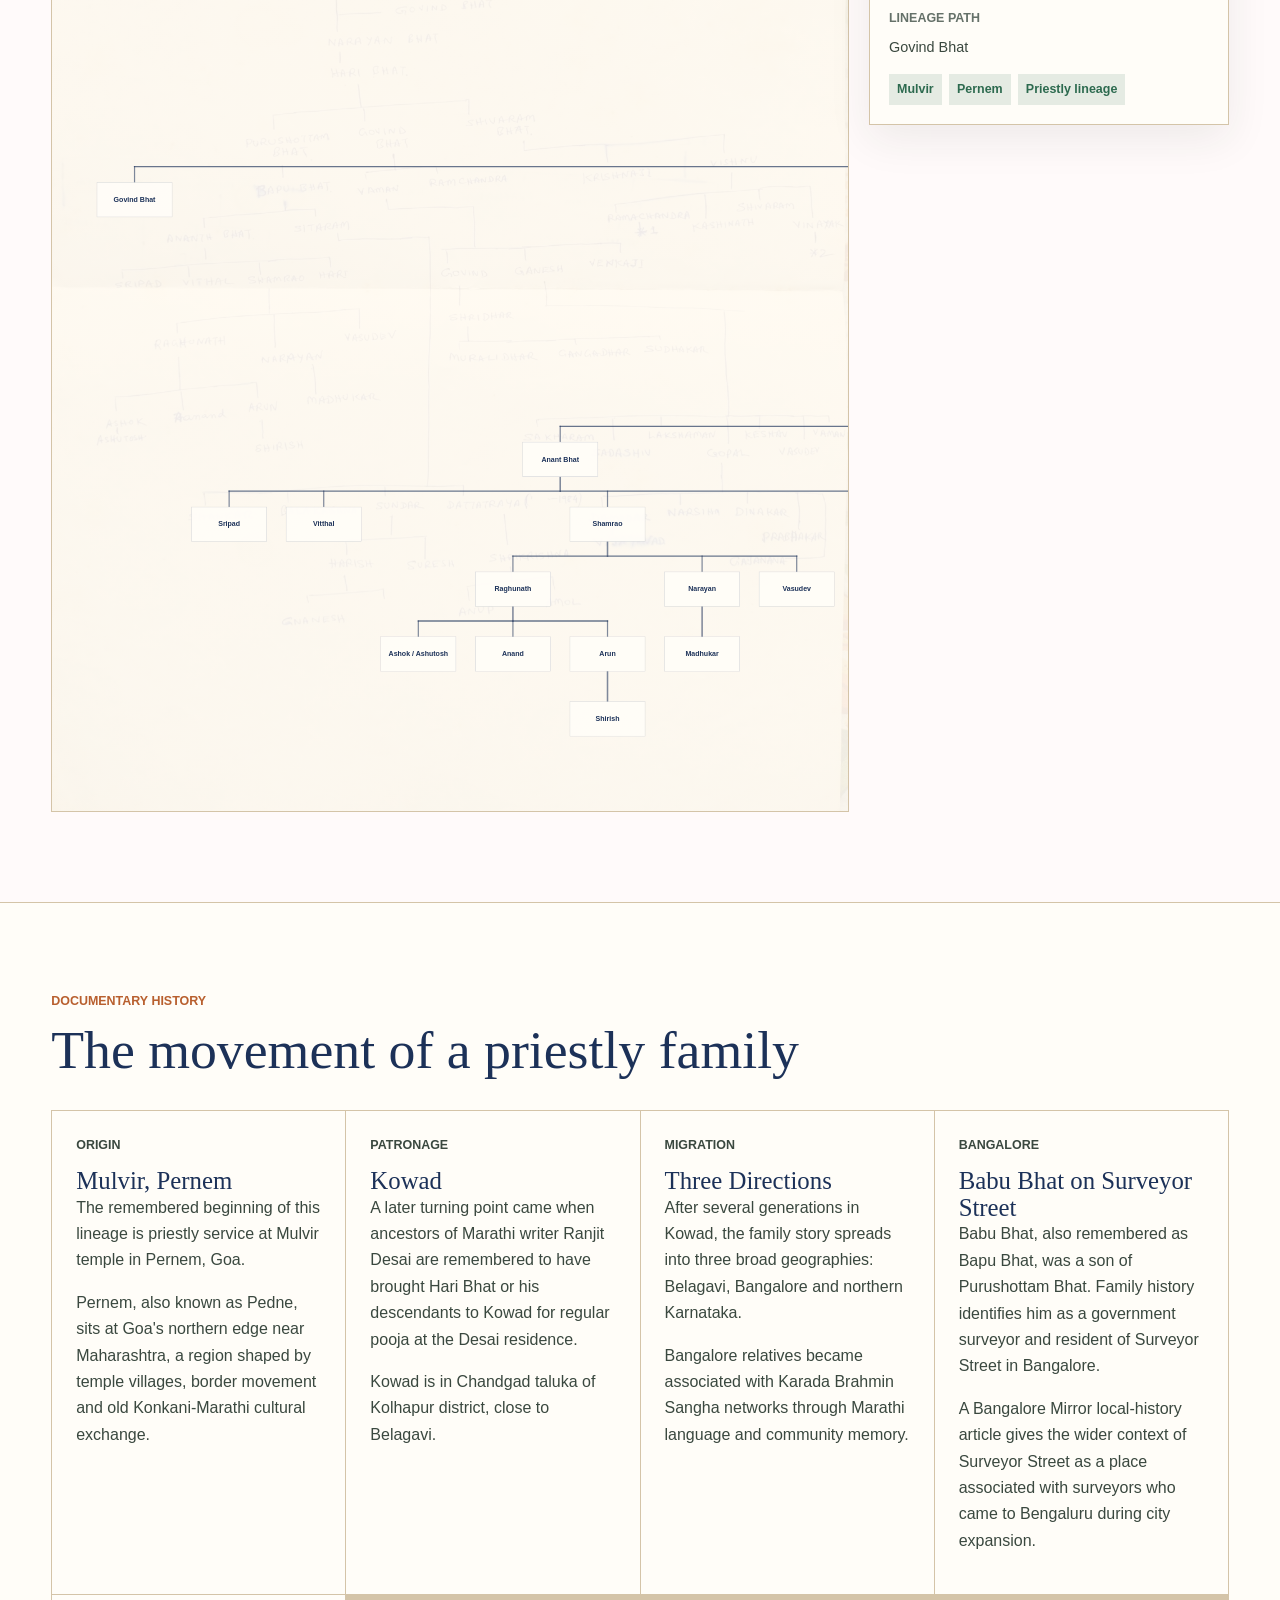
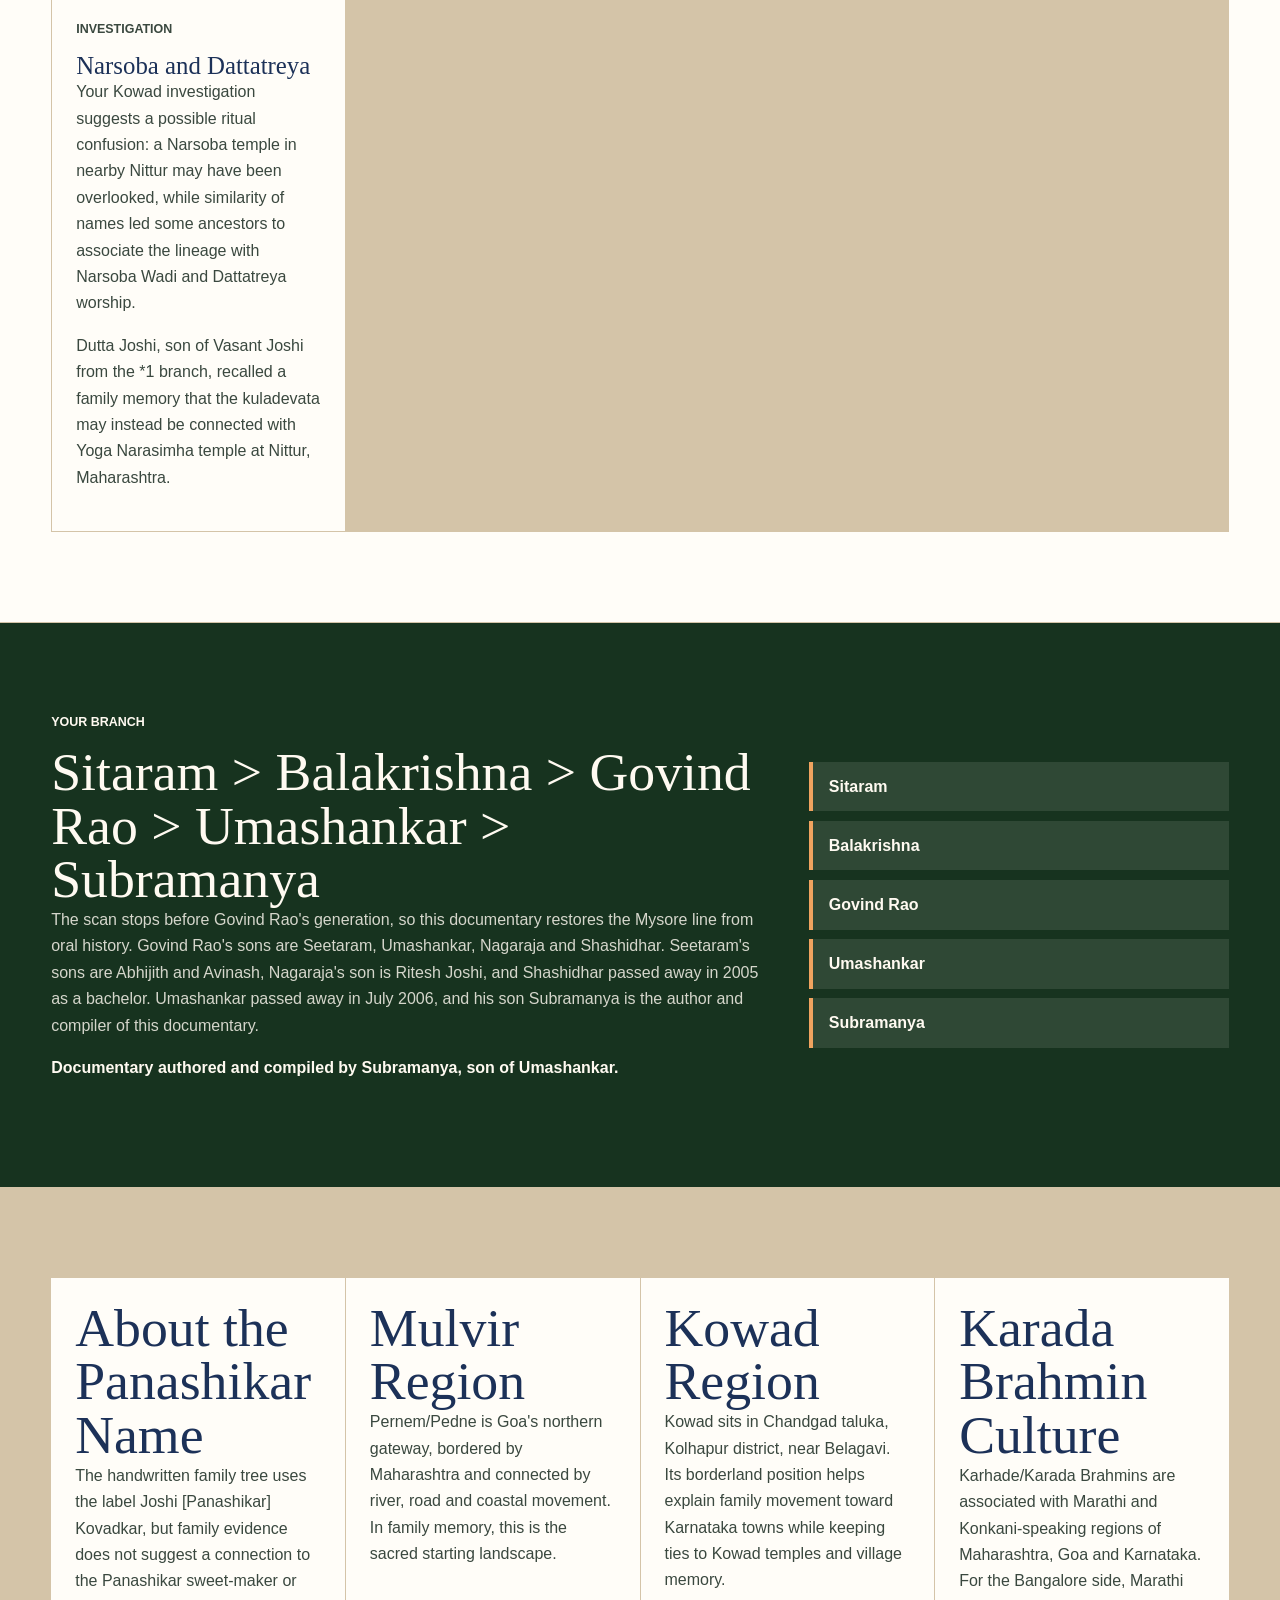
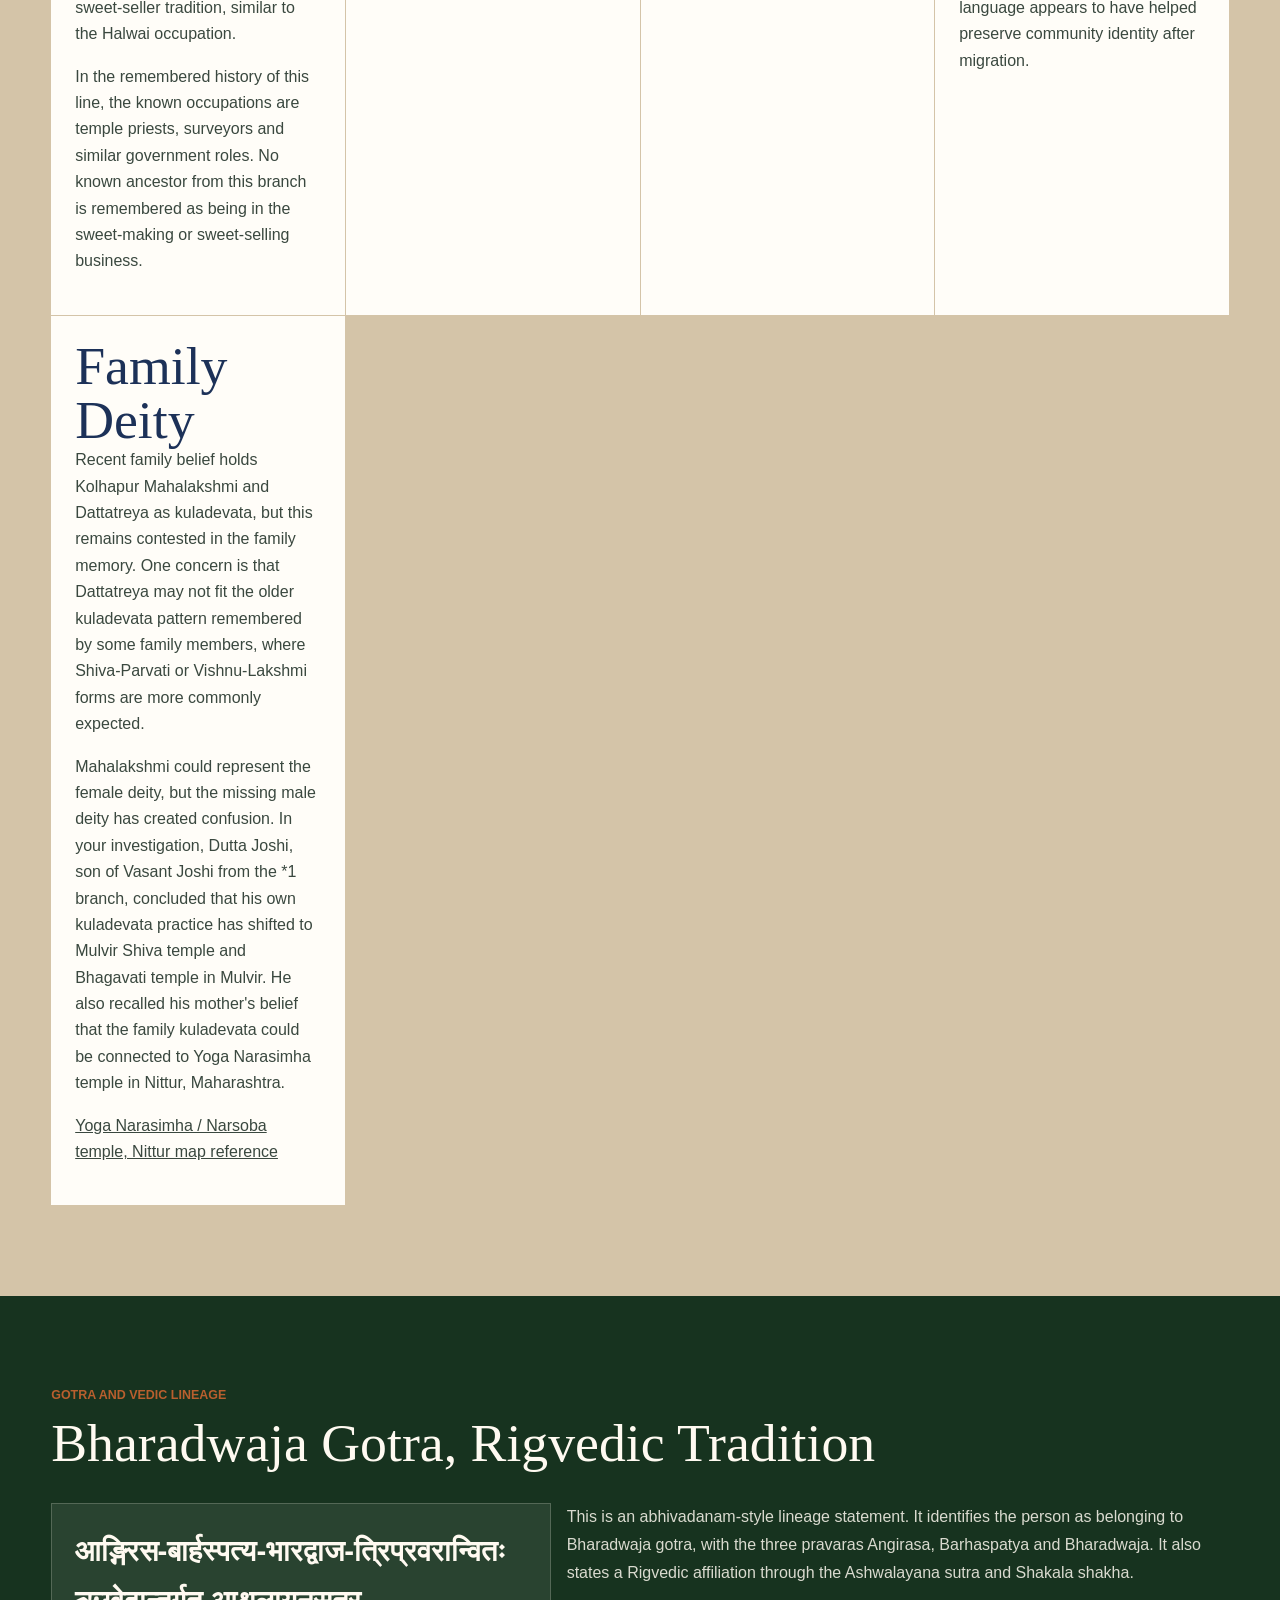
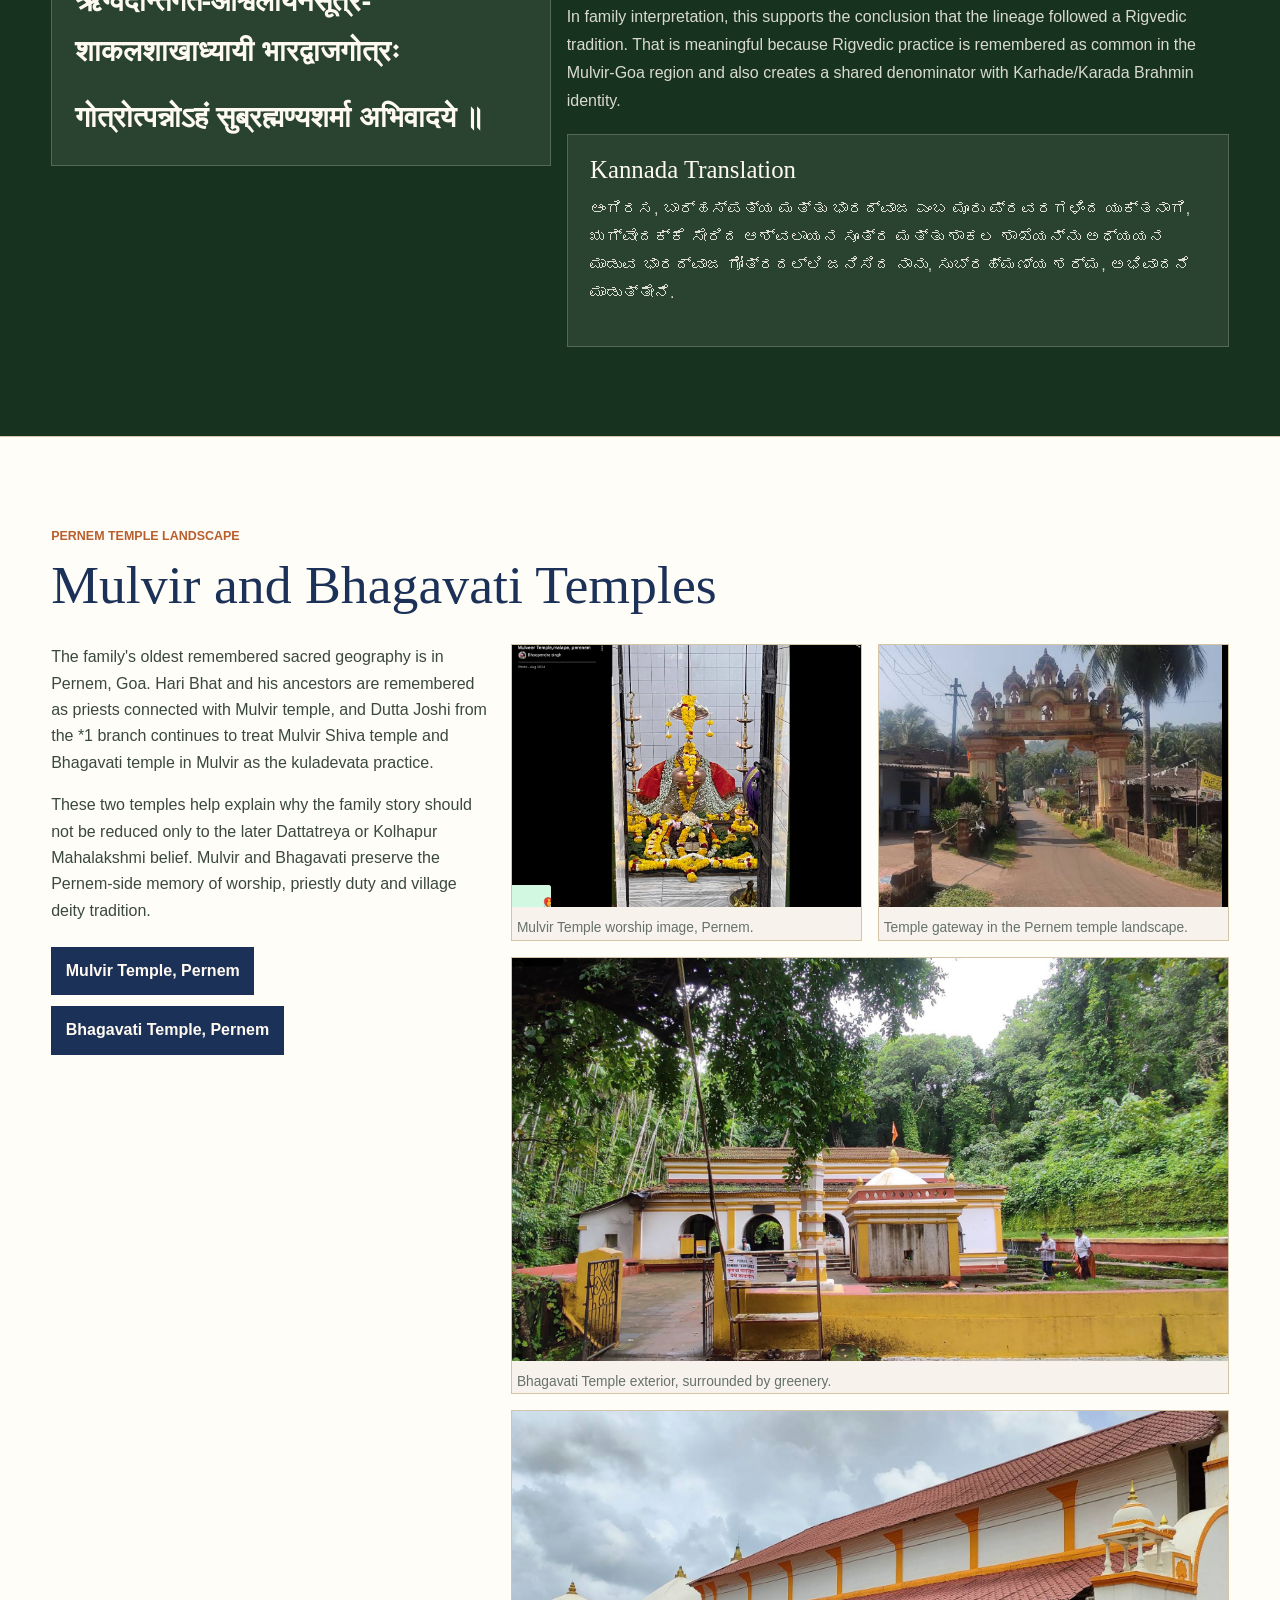
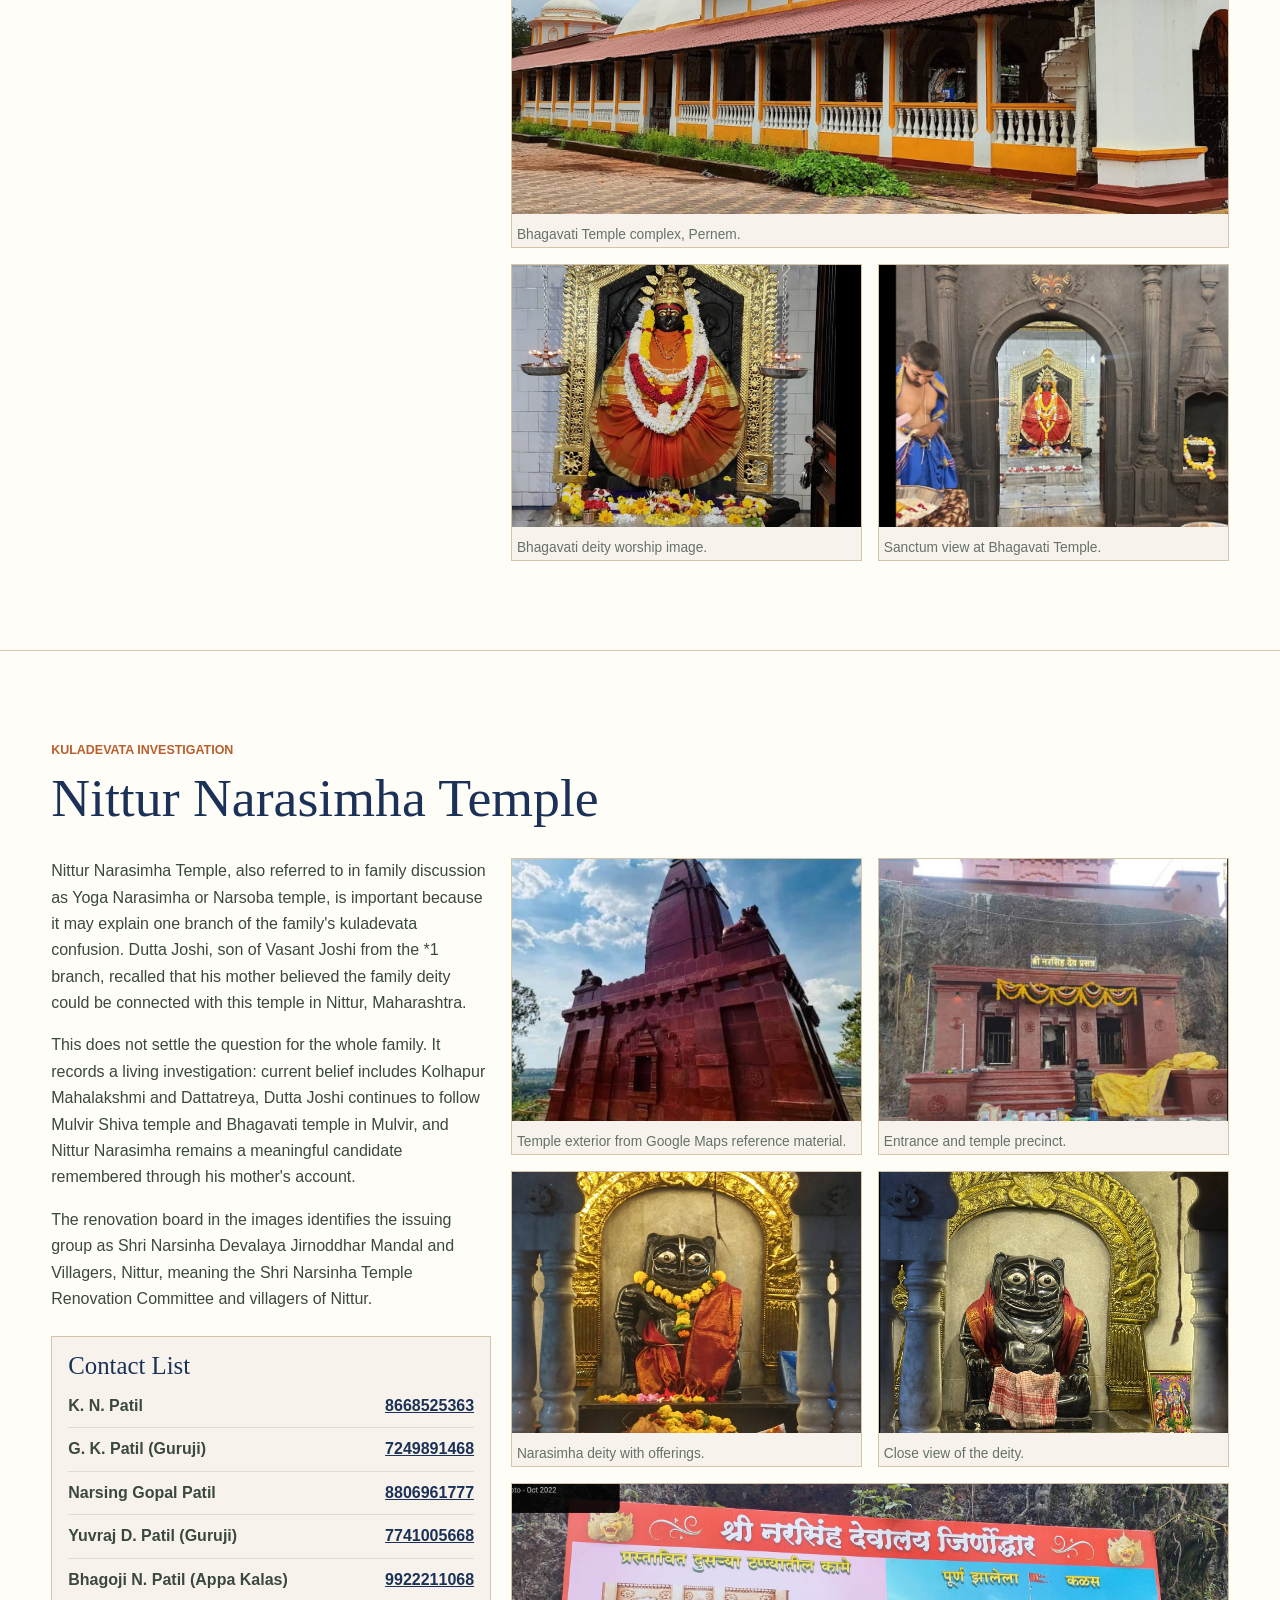
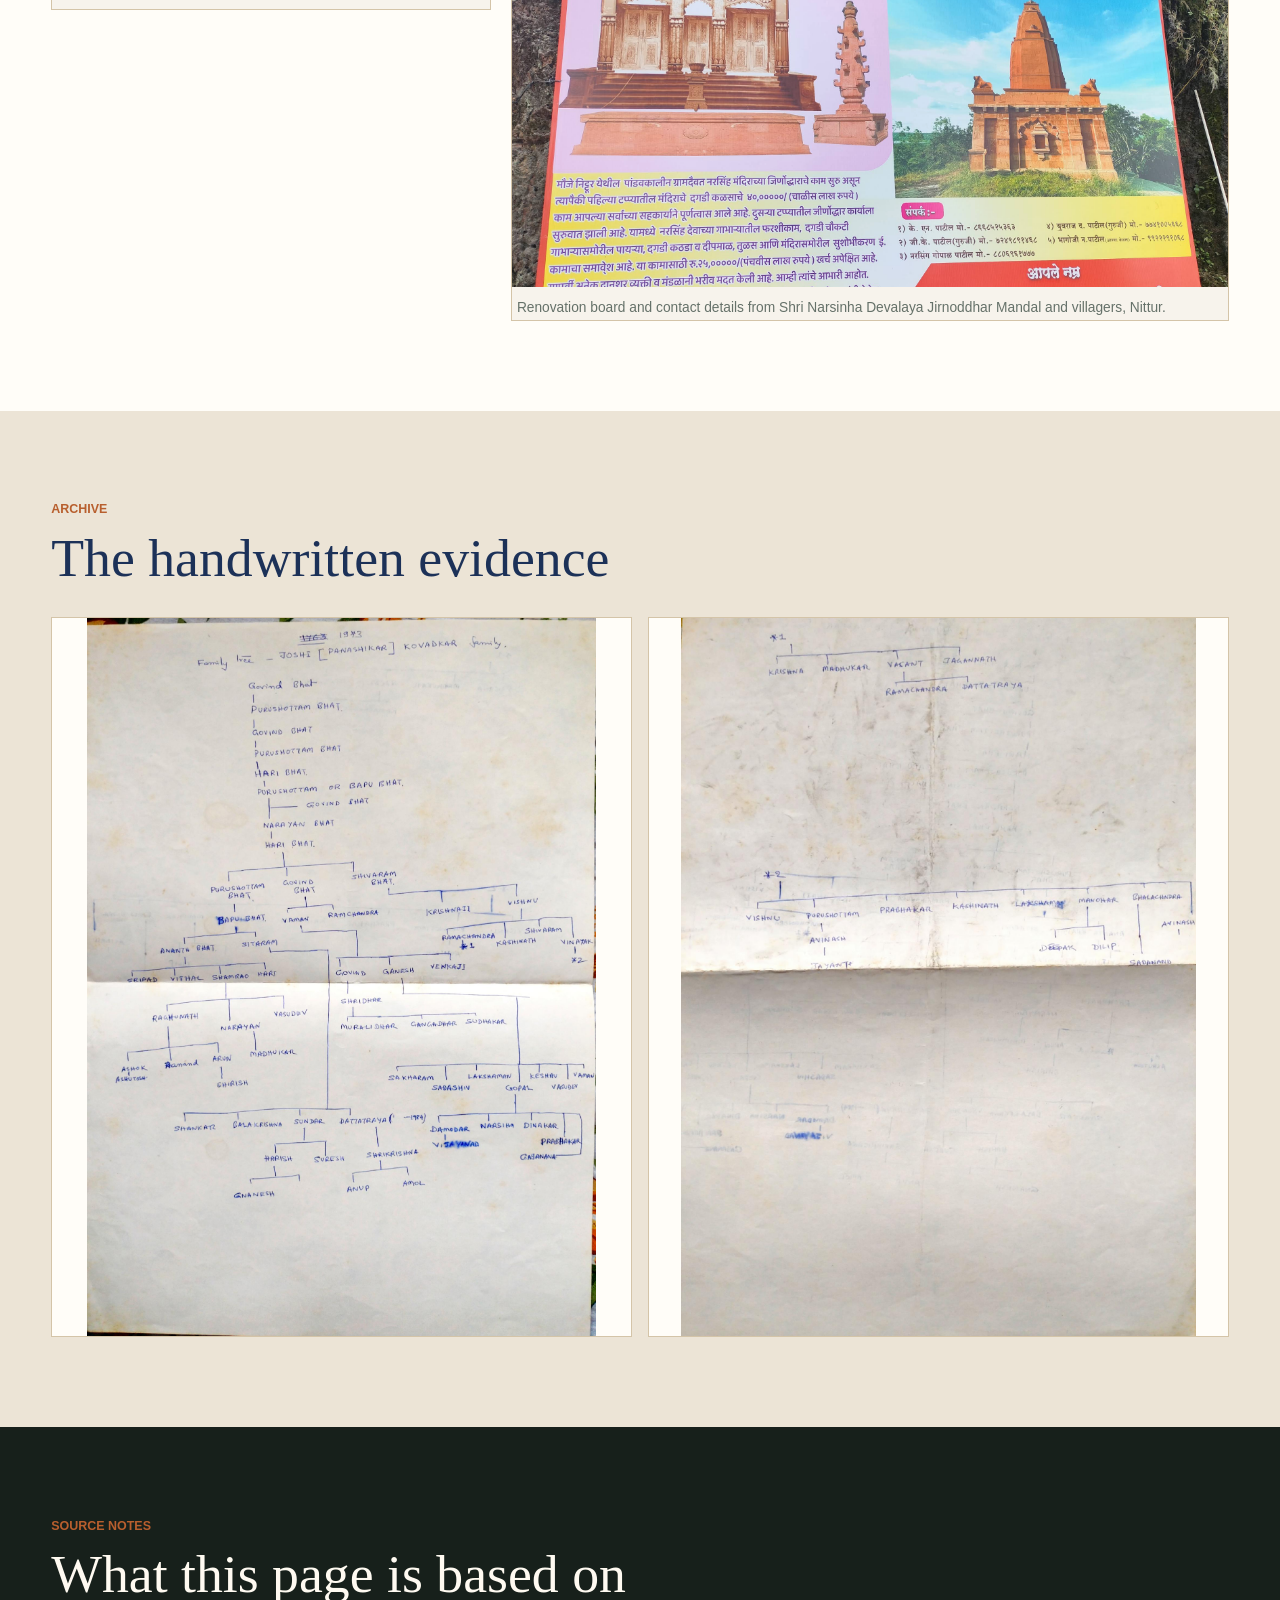
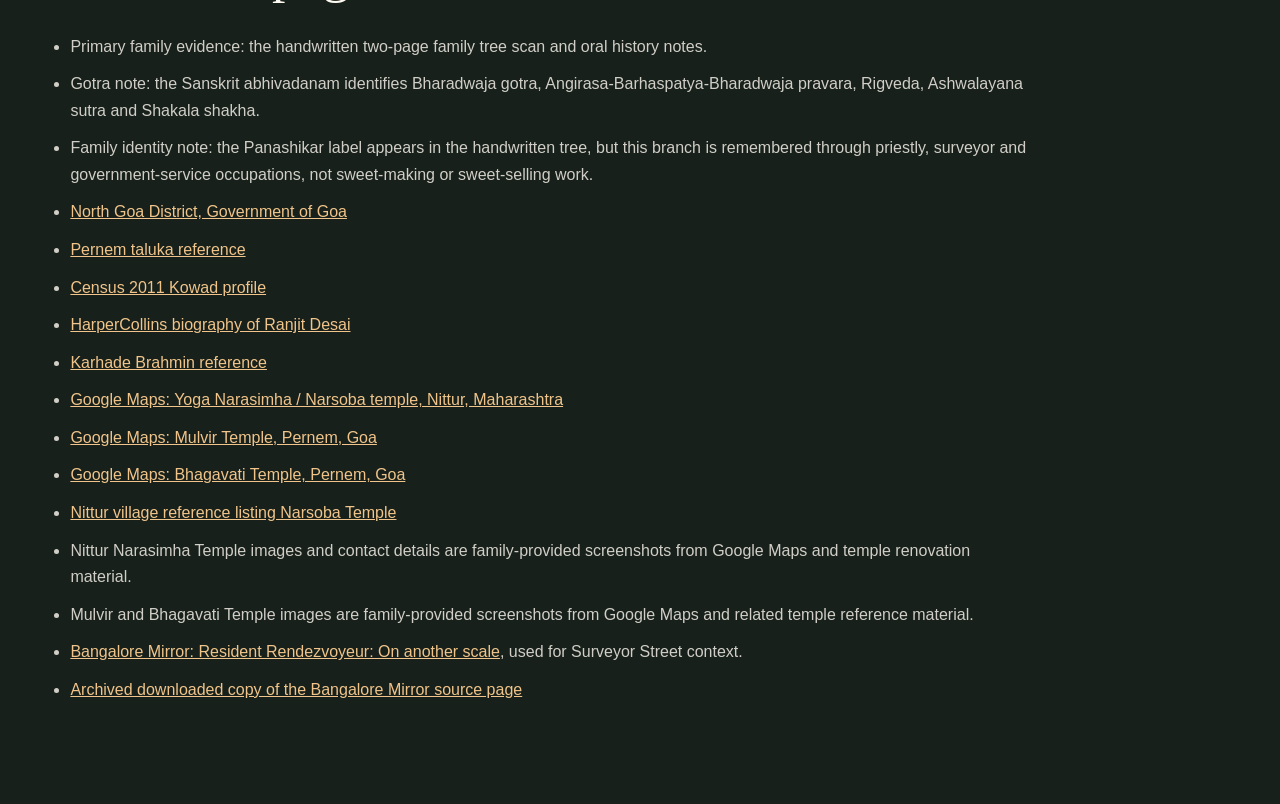
==== commit 44181bc2: "Add Kovadkar Family navbar label" ====
--- a/index.html
+++ b/index.html
@@ -16,6 +16,7 @@
       <div class="container-fluid">
         <a class="navbar-brand" href="./index.html" aria-label="Joshi Kovadkar family tree home">
           <img src="./assets/family-tree-icon.png" alt="" />
+          <span>Kovadkar Family</span>
         </a>
         <button
           class="navbar-toggler"
--- a/style.css
+++ b/style.css
@@ -49,8 +49,15 @@
 .site-navbar .navbar-brand {
   display: inline-flex;
   align-items: center;
+  gap: 0.65rem;
   min-height: 52px;
   padding: 0;
+  color: var(--ink);
+  font-family: Georgia, "Times New Roman", serif;
+  font-size: 1.2rem;
+  font-weight: 900;
+  letter-spacing: 0;
+  text-decoration: none;
 }
 
 .site-navbar .navbar-brand img {
@@ -58,6 +65,10 @@
   width: 48px;
   height: 48px;
   object-fit: contain;
+}
+
+.site-navbar .navbar-brand span {
+  white-space: nowrap;
 }
 
 .site-navbar .navbar-toggler {
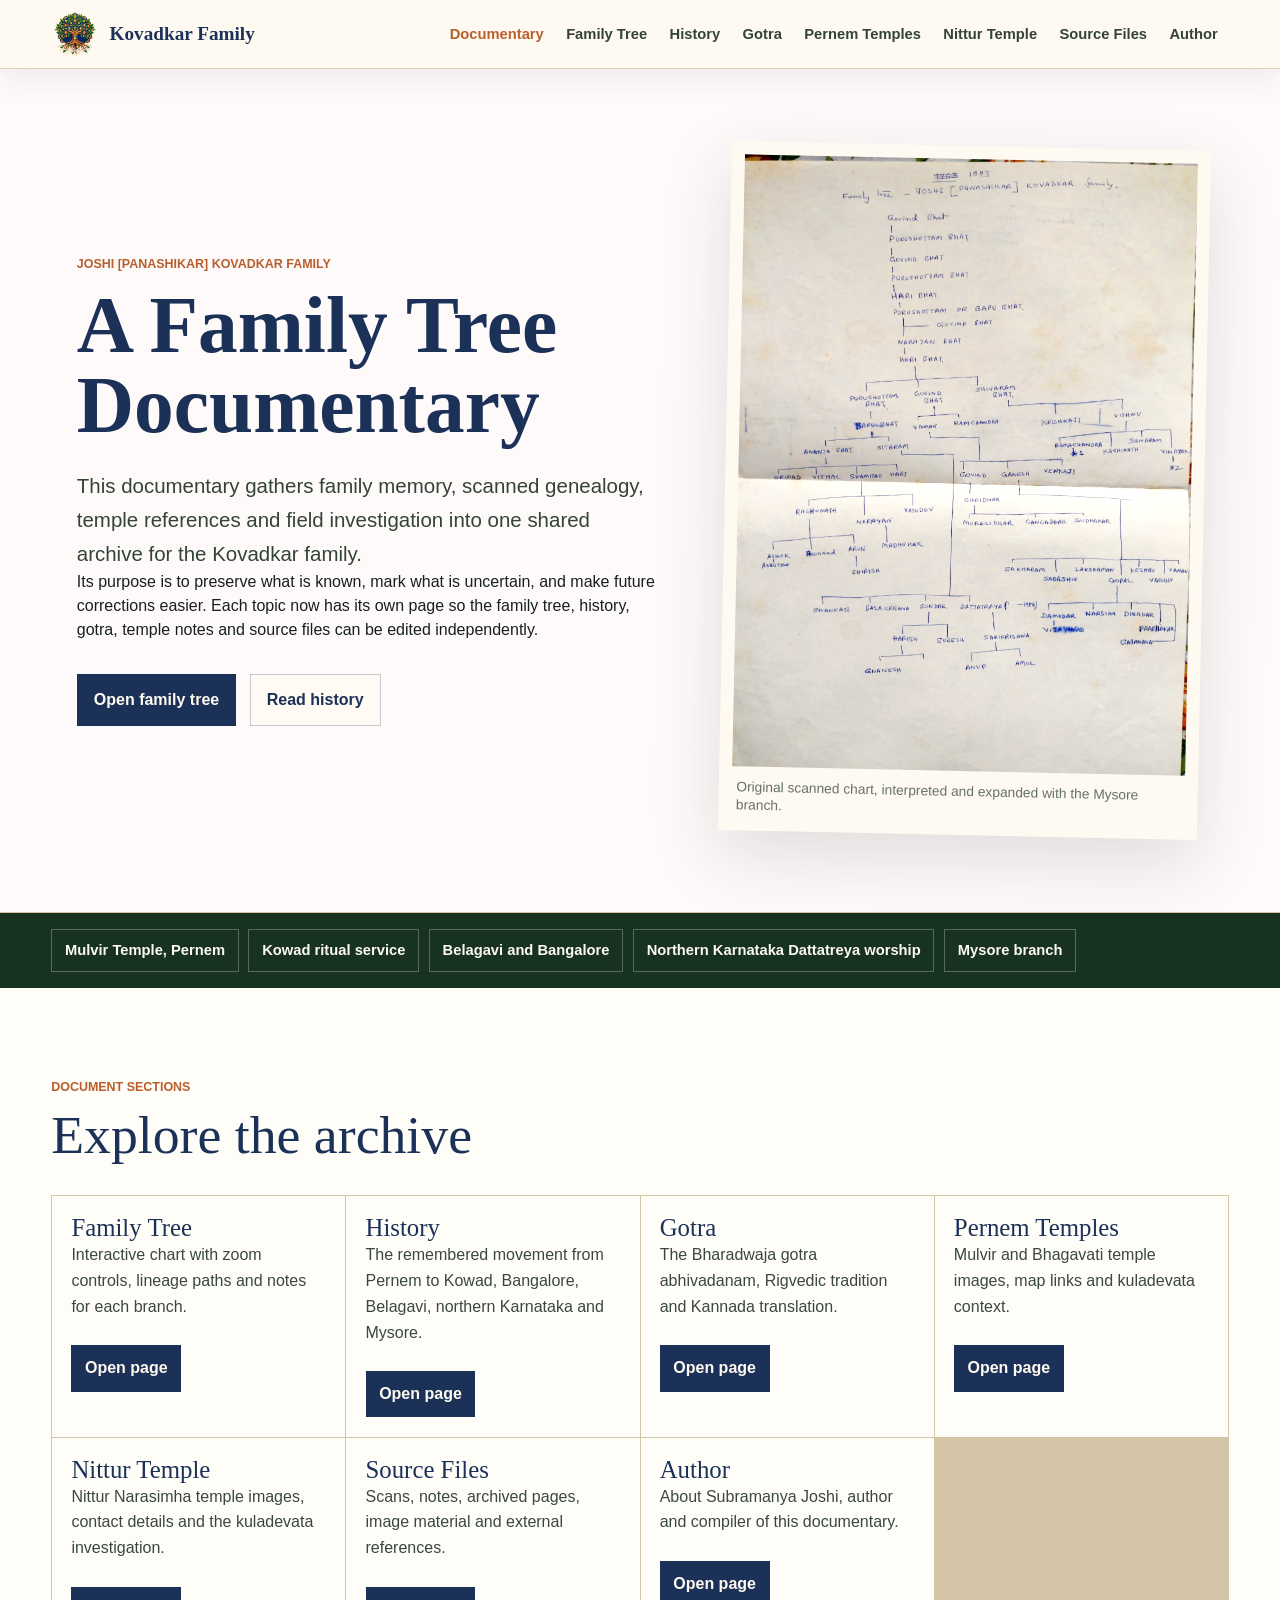
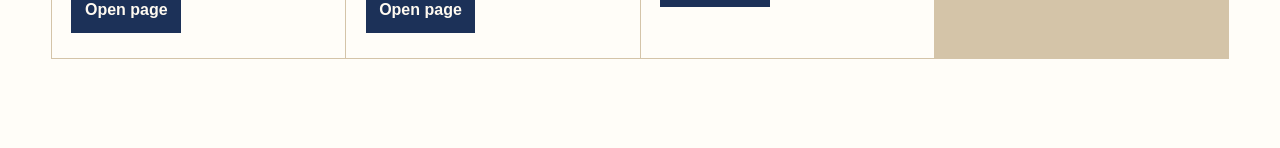
==== commit f9004816: "Split documentary into standalone pages" ====
--- a/index.html
+++ b/index.html
@@ -3,10 +3,10 @@
   <head>
     <meta charset="utf-8" />
     <meta name="viewport" content="width=device-width, initial-scale=1" />
-    <title>Joshi Kovadkar Family Tree Documentary</title>
+    <title>Kovadkar Family Documentary</title>
     <meta
       name="description"
-      content="An interactive family tree and documentary history connecting Mulvir temple, Kowad, Karada Brahmin culture and the Mysore branch."
+      content="A documentary-style overview of the Kovadkar family tree, migration history, gotra, temple connections and source archive."
     />
     <link href="https://cdn.jsdelivr.net/npm/bootstrap@5.3.8/dist/css/bootstrap.min.css" rel="stylesheet" integrity="sha384-sRIl4kxILFvY47J16cr9ZwB07vP4J8+LH7qKQnuqkuIAvNWLzeN8tE5YBujZqJLB" crossorigin="anonymous" />
     <link rel="stylesheet" href="./style.css" />
@@ -14,30 +14,23 @@
   <body>
     <nav class="navbar navbar-expand-lg site-navbar sticky-top" aria-label="Main navigation">
       <div class="container-fluid">
-        <a class="navbar-brand" href="./index.html" aria-label="Joshi Kovadkar family tree home">
+        <a class="navbar-brand" href="./index.html" aria-label="Kovadkar family documentary home">
           <img src="./assets/family-tree-icon.png" alt="" />
           <span>Kovadkar Family</span>
         </a>
-        <button
-          class="navbar-toggler"
-          type="button"
-          data-bs-toggle="collapse"
-          data-bs-target="#mainNavbar"
-          aria-controls="mainNavbar"
-          aria-expanded="false"
-          aria-label="Toggle navigation"
-        >
+        <button class="navbar-toggler" type="button" data-bs-toggle="collapse" data-bs-target="#mainNavbar" aria-controls="mainNavbar" aria-expanded="false" aria-label="Toggle navigation">
           <span class="navbar-toggler-icon"></span>
         </button>
         <div class="collapse navbar-collapse" id="mainNavbar">
           <ul class="navbar-nav ms-auto mb-2 mb-lg-0">
-            <li class="nav-item"><a class="nav-link" href="#tree">Family Tree</a></li>
-            <li class="nav-item"><a class="nav-link" href="#history">History</a></li>
-            <li class="nav-item"><a class="nav-link" href="#gotra">Gotra</a></li>
-            <li class="nav-item"><a class="nav-link" href="#pernem-temples">Pernem Temples</a></li>
-            <li class="nav-item"><a class="nav-link" href="#nittur-narasimha">Nittur Temple</a></li>
-            <li class="nav-item"><a class="nav-link" href="#sources">Sources</a></li>
+            <li class="nav-item"><a class="nav-link active" aria-current="page" href="./index.html">Documentary</a></li>
+            <li class="nav-item"><a class="nav-link" href="./family-tree.html">Family Tree</a></li>
+            <li class="nav-item"><a class="nav-link" href="./history.html">History</a></li>
+            <li class="nav-item"><a class="nav-link" href="./gotra.html">Gotra</a></li>
+            <li class="nav-item"><a class="nav-link" href="./pernem-temples.html">Pernem Temples</a></li>
+            <li class="nav-item"><a class="nav-link" href="./nittur-narasimha.html">Nittur Temple</a></li>
             <li class="nav-item"><a class="nav-link" href="./sources.html">Source Files</a></li>
+            <li class="nav-item"><a class="nav-link" href="./about.html">Author</a></li>
           </ul>
         </div>
       </div>
@@ -48,8 +41,15 @@
           <p class="eyebrow">Joshi [Panashikar] Kovadkar Family</p>
           <h1>A Family Tree Documentary</h1>
           <p class="lede">
-            From temple service in Pernem to Kowad, Belagavi, Bangalore, northern Karnataka and Mysore, this page gathers the scanned genealogy and oral history into one navigable archive.
+            This documentary gathers family memory, scanned genealogy, temple references and field investigation into one shared archive for the Kovadkar family.
           </p>
+          <p>
+            Its purpose is to preserve what is known, mark what is uncertain, and make future corrections easier. Each topic now has its own page so the family tree, history, gotra, temple notes and source files can be edited independently.
+          </p>
+          <div class="hero-actions">
+            <a href="./family-tree.html">Open family tree</a>
+            <a href="./history.html">Read history</a>
+          </div>
         </div>
         <figure class="scan-frame">
           <img src="./assets/family-tree-scan-page-1.png" alt="Original handwritten family tree scan" />
@@ -65,298 +65,51 @@
         <span>Mysore branch</span>
       </section>
 
-      <section class="tree-section" id="tree">
+      <section class="source-section">
         <div class="section-heading">
-          <p class="eyebrow">Interactive tree</p>
-          <h2>Tap a name to read its place in the story</h2>
+          <p class="eyebrow">Document sections</p>
+          <h2>Explore the archive</h2>
         </div>
-        <div class="tree-tools">
-          <label>
-            <span>Search names, places or branches</span>
-            <input id="tree-search" placeholder="Try Sitaram, Mysore, Vasant, Dattatreya" />
-          </label>
-          <div class="zoom-panel" aria-label="Tree zoom controls">
-            <span>Tree zoom</span>
-            <div class="zoom-controls">
-              <button id="zoom-out" type="button" aria-label="Zoom out">-</button>
-              <input id="zoom-slider" aria-label="Tree zoom level" type="range" min="0.25" max="1.25" step="0.05" value="0.55" />
-              <button id="zoom-in" type="button" aria-label="Zoom in">+</button>
-            </div>
-            <div class="zoom-presets">
-              <button id="zoom-fit" type="button">Fit</button>
-              <button id="zoom-reset" type="button">Reset</button>
-              <strong id="zoom-label">55%</strong>
-            </div>
-          </div>
-          <div class="counter" id="tree-counter">0 names mapped</div>
-        </div>
-        <div class="tree-layout">
-          <div class="tree-scroll" id="tree-scroll" aria-label="Family tree graph"></div>
-          <aside class="person-panel">
-            <p class="eyebrow">Selected</p>
-            <h3 id="selected-name">Govind Bhat</h3>
-            <p class="subtitle" id="selected-subtitle"></p>
-            <p id="selected-note"></p>
-            <div class="path">
-              <span>Lineage path</span>
-              <p id="selected-path"></p>
-            </div>
-            <div class="tags" id="selected-tags"></div>
-          </aside>
-        </div>
-      </section>
-
-      <section class="history" id="history">
-        <div class="section-heading">
-          <p class="eyebrow">Documentary history</p>
-          <h2>The movement of a priestly family</h2>
-        </div>
-        <div class="chapters">
+        <div class="source-grid">
           <article>
-            <p class="eyebrow">Origin</p>
-            <h3>Mulvir, Pernem</h3>
-            <p>The remembered beginning of this lineage is priestly service at Mulvir temple in Pernem, Goa.</p>
-            <p>Pernem, also known as Pedne, sits at Goa's northern edge near Maharashtra, a region shaped by temple villages, border movement and old Konkani-Marathi cultural exchange.</p>
+            <h3>Family Tree</h3>
+            <p>Interactive chart with zoom controls, lineage paths and notes for each branch.</p>
+            <a href="./family-tree.html">Open page</a>
           </article>
           <article>
-            <p class="eyebrow">Patronage</p>
-            <h3>Kowad</h3>
-            <p>A later turning point came when ancestors of Marathi writer Ranjit Desai are remembered to have brought Hari Bhat or his descendants to Kowad for regular pooja at the Desai residence.</p>
-            <p>Kowad is in Chandgad taluka of Kolhapur district, close to Belagavi.</p>
+            <h3>History</h3>
+            <p>The remembered movement from Pernem to Kowad, Bangalore, Belagavi, northern Karnataka and Mysore.</p>
+            <a href="./history.html">Open page</a>
           </article>
           <article>
-            <p class="eyebrow">Migration</p>
-            <h3>Three Directions</h3>
-            <p>After several generations in Kowad, the family story spreads into three broad geographies: Belagavi, Bangalore and northern Karnataka.</p>
-            <p>Bangalore relatives became associated with Karada Brahmin Sangha networks through Marathi language and community memory.</p>
+            <h3>Gotra</h3>
+            <p>The Bharadwaja gotra abhivadanam, Rigvedic tradition and Kannada translation.</p>
+            <a href="./gotra.html">Open page</a>
           </article>
           <article>
-            <p class="eyebrow">Bangalore</p>
-            <h3>Babu Bhat on Surveyor Street</h3>
-            <p>Babu Bhat, also remembered as Bapu Bhat, was a son of Purushottam Bhat. Family history identifies him as a government surveyor and resident of Surveyor Street in Bangalore.</p>
-            <p>A Bangalore Mirror local-history article gives the wider context of Surveyor Street as a place associated with surveyors who came to Bengaluru during city expansion.</p>
+            <h3>Pernem Temples</h3>
+            <p>Mulvir and Bhagavati temple images, map links and kuladevata context.</p>
+            <a href="./pernem-temples.html">Open page</a>
           </article>
           <article>
-            <p class="eyebrow">Investigation</p>
-            <h3>Narsoba and Dattatreya</h3>
-            <p>Your Kowad investigation suggests a possible ritual confusion: a Narsoba temple in nearby Nittur may have been overlooked, while similarity of names led some ancestors to associate the lineage with Narsoba Wadi and Dattatreya worship.</p>
-            <p>Dutta Joshi, son of Vasant Joshi from the *1 branch, recalled a family memory that the kuladevata may instead be connected with Yoga Narasimha temple at Nittur, Maharashtra.</p>
+            <h3>Nittur Temple</h3>
+            <p>Nittur Narasimha temple images, contact details and the kuladevata investigation.</p>
+            <a href="./nittur-narasimha.html">Open page</a>
+          </article>
+          <article>
+            <h3>Source Files</h3>
+            <p>Scans, notes, archived pages, image material and external references.</p>
+            <a href="./sources.html">Open page</a>
+          </article>
+          <article>
+            <h3>Author</h3>
+            <p>About Subramanya Joshi, author and compiler of this documentary.</p>
+            <a href="./about.html">Open page</a>
           </article>
         </div>
       </section>
-
-      <section class="feature-band">
-        <div>
-          <p class="eyebrow">Your branch</p>
-          <h2>Sitaram &gt; Balakrishna &gt; Govind Rao &gt; Umashankar &gt; Subramanya</h2>
-          <p>
-            The scan stops before Govind Rao's generation, so this documentary restores the Mysore line from oral history. Govind Rao's sons are Seetaram, Umashankar, Nagaraja and Shashidhar. Seetaram's sons are Abhijith and Avinash, Nagaraja's son is Ritesh Joshi, and Shashidhar passed away in 2005 as a bachelor. Umashankar passed away in July 2006, and his son Subramanya is the author and compiler of this documentary.
-          </p>
-          <p class="author-caption">Documentary authored and compiled by Subramanya, son of Umashankar.</p>
-        </div>
-        <div class="lineage-card" aria-label="Your direct lineage">
-          <span>Sitaram</span>
-          <span>Balakrishna</span>
-          <span>Govind Rao</span>
-          <span>Umashankar</span>
-          <span>Subramanya</span>
-        </div>
-      </section>
-
-      <section class="culture-grid">
-        <article>
-          <h2>About the Panashikar Name</h2>
-          <p>The handwritten family tree uses the label Joshi [Panashikar] Kovadkar, but family evidence does not suggest a connection to the Panashikar sweet-maker or sweet-seller tradition, similar to the Halwai occupation.</p>
-          <p>In the remembered history of this line, the known occupations are temple priests, surveyors and similar government roles. No known ancestor from this branch is remembered as being in the sweet-making or sweet-selling business.</p>
-        </article>
-        <article>
-          <h2>Mulvir Region</h2>
-          <p>Pernem/Pedne is Goa's northern gateway, bordered by Maharashtra and connected by river, road and coastal movement. In family memory, this is the sacred starting landscape.</p>
-        </article>
-        <article>
-          <h2>Kowad Region</h2>
-          <p>Kowad sits in Chandgad taluka, Kolhapur district, near Belagavi. Its borderland position helps explain family movement toward Karnataka towns while keeping ties to Kowad temples and village memory.</p>
-        </article>
-        <article>
-          <h2>Karada Brahmin Culture</h2>
-          <p>Karhade/Karada Brahmins are associated with Marathi and Konkani-speaking regions of Maharashtra, Goa and Karnataka. For the Bangalore side, Marathi language appears to have helped preserve community identity after migration.</p>
-        </article>
-        <article>
-          <h2>Family Deity</h2>
-          <p>Recent family belief holds Kolhapur Mahalakshmi and Dattatreya as kuladevata, but this remains contested in the family memory. One concern is that Dattatreya may not fit the older kuladevata pattern remembered by some family members, where Shiva-Parvati or Vishnu-Lakshmi forms are more commonly expected.</p>
-          <p>Mahalakshmi could represent the female deity, but the missing male deity has created confusion. In your investigation, Dutta Joshi, son of Vasant Joshi from the *1 branch, concluded that his own kuladevata practice has shifted to Mulvir Shiva temple and Bhagavati temple in Mulvir. He also recalled his mother's belief that the family kuladevata could be connected to Yoga Narasimha temple in Nittur, Maharashtra.</p>
-          <p><a href="https://maps.app.goo.gl/c6DedDrFawoKdLgdA">Yoga Narasimha / Narsoba temple, Nittur map reference</a></p>
-        </article>
-      </section>
-
-      <section class="gotra-section" id="gotra">
-        <div class="section-heading">
-          <p class="eyebrow">Gotra and Vedic lineage</p>
-          <h2>Bharadwaja Gotra, Rigvedic Tradition</h2>
-        </div>
-        <div class="gotra-layout">
-          <div class="shloka-card">
-            <p lang="sa">आङ्गिरस-बार्हस्पत्य-भारद्वाज-त्रिप्रवरान्वितः ऋग्वेदान्तर्गत-आश्वलायनसूत्र-शाकलशाखाध्यायी भारद्वाजगोत्रः</p>
-            <p lang="sa">गोत्रोत्पन्नोऽहं सुब्रह्मण्यशर्मा अभिवादये ॥</p>
-          </div>
-          <div class="gotra-copy">
-            <p>
-              This is an abhivadanam-style lineage statement. It identifies the person as belonging to Bharadwaja gotra, with the three pravaras Angirasa, Barhaspatya and Bharadwaja. It also states a Rigvedic affiliation through the Ashwalayana sutra and Shakala shakha.
-            </p>
-            <p>
-              In family interpretation, this supports the conclusion that the lineage followed a Rigvedic tradition. That is meaningful because Rigvedic practice is remembered as common in the Mulvir-Goa region and also creates a shared denominator with Karhade/Karada Brahmin identity.
-            </p>
-            <div class="translation-card">
-              <h3>Kannada Translation</h3>
-              <p lang="kn">
-                ಆಂಗಿರಸ, ಬಾರ್ಹಸ್ಪತ್ಯ ಮತ್ತು ಭಾರದ್ವಾಜ ಎಂಬ ಮೂರು ಪ್ರವರಗಳಿಂದ ಯುಕ್ತನಾಗಿ, ಋಗ್ವೇದಕ್ಕೆ ಸೇರಿದ ಆಶ್ವಲಾಯನ ಸೂತ್ರ ಮತ್ತು ಶಾಕಲ ಶಾಖೆಯನ್ನು ಅಧ್ಯಯನ ಮಾಡುವ ಭಾರದ್ವಾಜ ಗೋತ್ರದಲ್ಲಿ ಜನಿಸಿದ ನಾನು, ಸುಬ್ರಹ್ಮಣ್ಯ ಶರ್ಮ, ಅಭಿವಾದನೆ ಮಾಡುತ್ತೇನೆ.
-              </p>
-            </div>
-          </div>
-        </div>
-      </section>
-
-      <section class="temple-section" id="pernem-temples">
-        <div class="section-heading">
-          <p class="eyebrow">Pernem temple landscape</p>
-          <h2>Mulvir and Bhagavati Temples</h2>
-        </div>
-        <div class="temple-layout">
-          <div class="temple-copy">
-            <p>
-              The family's oldest remembered sacred geography is in Pernem, Goa. Hari Bhat and his ancestors are remembered as priests connected with Mulvir temple, and Dutta Joshi from the *1 branch continues to treat Mulvir Shiva temple and Bhagavati temple in Mulvir as the kuladevata practice.
-            </p>
-            <p>
-              These two temples help explain why the family story should not be reduced only to the later Dattatreya or Kolhapur Mahalakshmi belief. Mulvir and Bhagavati preserve the Pernem-side memory of worship, priestly duty and village deity tradition.
-            </p>
-            <div class="map-links" aria-label="Pernem temple map links">
-              <a href="https://maps.app.goo.gl/oLPVkeEhMJocr5fm9">Mulvir Temple, Pernem</a>
-              <a href="https://maps.app.goo.gl/2Qsyr6M5YWWX5Vqf6">Bhagavati Temple, Pernem</a>
-            </div>
-          </div>
-          <div class="temple-gallery" aria-label="Mulvir and Bhagavati Temple images">
-            <figure>
-              <img src="./assets/pernem-mulvir-deity.png" alt="Mulvir Temple deity in Pernem" />
-              <figcaption>Mulvir Temple worship image, Pernem.</figcaption>
-            </figure>
-            <figure>
-              <img src="./assets/pernem-temple-gateway.png" alt="Temple gateway in Pernem" />
-              <figcaption>Temple gateway in the Pernem temple landscape.</figcaption>
-            </figure>
-            <figure class="wide">
-              <img src="./assets/pernem-bhagavati-temple-exterior.png" alt="Bhagavati Temple exterior in Pernem" />
-              <figcaption>Bhagavati Temple exterior, surrounded by greenery.</figcaption>
-            </figure>
-            <figure class="wide">
-              <img src="./assets/pernem-bhagavati-temple-building.png" alt="Bhagavati Temple building in Pernem" />
-              <figcaption>Bhagavati Temple complex, Pernem.</figcaption>
-            </figure>
-            <figure>
-              <img src="./assets/pernem-bhagavati-deity.png" alt="Bhagavati deity in Pernem temple" />
-              <figcaption>Bhagavati deity worship image.</figcaption>
-            </figure>
-            <figure>
-              <img src="./assets/pernem-bhagavati-sanctum.png" alt="Bhagavati Temple sanctum view" />
-              <figcaption>Sanctum view at Bhagavati Temple.</figcaption>
-            </figure>
-          </div>
-        </div>
-      </section>
-
-      <section class="temple-section" id="nittur-narasimha">
-        <div class="section-heading">
-          <p class="eyebrow">Kuladevata investigation</p>
-          <h2>Nittur Narasimha Temple</h2>
-        </div>
-        <div class="temple-layout">
-          <div class="temple-copy">
-            <p>
-              Nittur Narasimha Temple, also referred to in family discussion as Yoga Narasimha or Narsoba temple, is important because it may explain one branch of the family's kuladevata confusion. Dutta Joshi, son of Vasant Joshi from the *1 branch, recalled that his mother believed the family deity could be connected with this temple in Nittur, Maharashtra.
-            </p>
-            <p>
-              This does not settle the question for the whole family. It records a living investigation: current belief includes Kolhapur Mahalakshmi and Dattatreya, Dutta Joshi continues to follow Mulvir Shiva temple and Bhagavati temple in Mulvir, and Nittur Narasimha remains a meaningful candidate remembered through his mother's account.
-            </p>
-            <p>
-              The renovation board in the images identifies the issuing group as Shri Narsinha Devalaya Jirnoddhar Mandal and Villagers, Nittur, meaning the Shri Narsinha Temple Renovation Committee and villagers of Nittur.
-            </p>
-            <div class="contact-panel">
-              <h3>Contact List</h3>
-              <dl>
-                <div><dt>K. N. Patil</dt><dd><a href="tel:+918668525363">8668525363</a></dd></div>
-                <div><dt>G. K. Patil (Guruji)</dt><dd><a href="tel:+917249891468">7249891468</a></dd></div>
-                <div><dt>Narsing Gopal Patil</dt><dd><a href="tel:+918806961777">8806961777</a></dd></div>
-                <div><dt>Yuvraj D. Patil (Guruji)</dt><dd><a href="tel:+917741005668">7741005668</a></dd></div>
-                <div><dt>Bhagoji N. Patil (Appa Kalas)</dt><dd><a href="tel:+91992221068">9922211068</a></dd></div>
-              </dl>
-            </div>
-          </div>
-          <div class="temple-gallery" aria-label="Nittur Narasimha Temple images">
-            <figure>
-              <img src="./assets/nittur-narasimha-temple-exterior.png" alt="Nittur Narasimha Temple exterior" />
-              <figcaption>Temple exterior from Google Maps reference material.</figcaption>
-            </figure>
-            <figure>
-              <img src="./assets/nittur-narasimha-temple-entrance.png" alt="Nittur Narasimha Temple entrance" />
-              <figcaption>Entrance and temple precinct.</figcaption>
-            </figure>
-            <figure>
-              <img src="./assets/nittur-narasimha-deity-offering.png" alt="Narasimha deity with offerings" />
-              <figcaption>Narasimha deity with offerings.</figcaption>
-            </figure>
-            <figure>
-              <img src="./assets/nittur-narasimha-deity-close.png" alt="Close view of Narasimha deity" />
-              <figcaption>Close view of the deity.</figcaption>
-            </figure>
-            <figure class="wide">
-              <img src="./assets/nittur-narasimha-renovation-board.png" alt="Nittur Narasimha Temple renovation board with contact list" />
-              <figcaption>Renovation board and contact details from Shri Narsinha Devalaya Jirnoddhar Mandal and villagers, Nittur.</figcaption>
-            </figure>
-          </div>
-        </div>
-      </section>
-
-      <section class="archive" aria-label="Original scans">
-        <div class="section-heading">
-          <p class="eyebrow">Archive</p>
-          <h2>The handwritten evidence</h2>
-        </div>
-        <div class="scan-grid">
-          <img src="./assets/family-tree-scan-page-1.png" alt="Family tree scan page one" />
-          <img src="./assets/family-tree-scan-page-2.png" alt="Family tree scan page two with starred continuations" />
-        </div>
-      </section>
-
-      <section class="sources" id="sources">
-        <div class="section-heading">
-          <p class="eyebrow">Source notes</p>
-          <h2>What this page is based on</h2>
-        </div>
-        <ul>
-          <li>Primary family evidence: the handwritten two-page family tree scan and oral history notes.</li>
-          <li>Gotra note: the Sanskrit abhivadanam identifies Bharadwaja gotra, Angirasa-Barhaspatya-Bharadwaja pravara, Rigveda, Ashwalayana sutra and Shakala shakha.</li>
-          <li>Family identity note: the Panashikar label appears in the handwritten tree, but this branch is remembered through priestly, surveyor and government-service occupations, not sweet-making or sweet-selling work.</li>
-          <li><a href="https://northgoa.gov.in/culture-heritage/">North Goa District, Government of Goa</a></li>
-          <li><a href="https://en.wikipedia.org/wiki/Pernem_taluka">Pernem taluka reference</a></li>
-          <li><a href="https://www.census2011.co.in/data/village/568142-kowad-maharashtra.html">Census 2011 Kowad profile</a></li>
-          <li><a href="https://www.harpercollins.com/blogs/authors/ranjit-desai-0002176">HarperCollins biography of Ranjit Desai</a></li>
-          <li><a href="https://en.wikipedia.org/wiki/Karhade_Brahmin">Karhade Brahmin reference</a></li>
-          <li><a href="https://maps.app.goo.gl/c6DedDrFawoKdLgdA">Google Maps: Yoga Narasimha / Narsoba temple, Nittur, Maharashtra</a></li>
-          <li><a href="https://maps.app.goo.gl/oLPVkeEhMJocr5fm9">Google Maps: Mulvir Temple, Pernem, Goa</a></li>
-          <li><a href="https://maps.app.goo.gl/2Qsyr6M5YWWX5Vqf6">Google Maps: Bhagavati Temple, Pernem, Goa</a></li>
-          <li><a href="https://www.onefivenine.com/india/villages/Kolhapur/Chandgad/Nittur">Nittur village reference listing Narsoba Temple</a></li>
-          <li>Nittur Narasimha Temple images and contact details are family-provided screenshots from Google Maps and temple renovation material.</li>
-          <li>Mulvir and Bhagavati Temple images are family-provided screenshots from Google Maps and related temple reference material.</li>
-          <li><a href="https://bangaloremirror.indiatimes.com/opinion/others/resident-rendezvoyeur-on-another-scale/articleshow/49972795.cms">Bangalore Mirror: Resident Rendezvoyeur: On another scale</a>, used for Surveyor Street context.</li>
-          <li><a href="./sources/bangalore-mirror-surveyor-street.html">Archived downloaded copy of the Bangalore Mirror source page</a></li>
-        </ul>
-      </section>
     </main>
-    <script src="./script.js"></script>
     <script src="https://cdn.jsdelivr.net/npm/bootstrap@5.3.8/dist/js/bootstrap.bundle.min.js" integrity="sha384-FKyoEForCGlyvwx9Hj09JcYn3nv7wiPVlz7YYwJrWVcXK/BmnVDxM+D2scQbITxI" crossorigin="anonymous"></script>
-    <script
-      data-goatcounter="https://subbujoshi.goatcounter.com/count"
-      async
-      src="https://gc.zgo.at/count.js"
-    ></script>
+    <script data-goatcounter="https://subbujoshi.goatcounter.com/count" async src="https://gc.zgo.at/count.js"></script>
   </body>
 </html>
--- a/style.css
+++ b/style.css
@@ -128,9 +128,9 @@
   margin: 0;
   color: var(--ink);
   font-family: Georgia, "Times New Roman", serif;
-  font-size: clamp(3rem, 9vw, 7.4rem);
+  font-size: clamp(2.4rem, 6.2vw, 5.2rem);
   font-weight: 700;
-  line-height: 0.92;
+  line-height: 1;
   letter-spacing: 0;
 }
 
@@ -873,7 +873,7 @@
   }
 
   h1 {
-    font-size: 3.1rem;
+    font-size: 2.45rem;
   }
 
   .tree-tools {
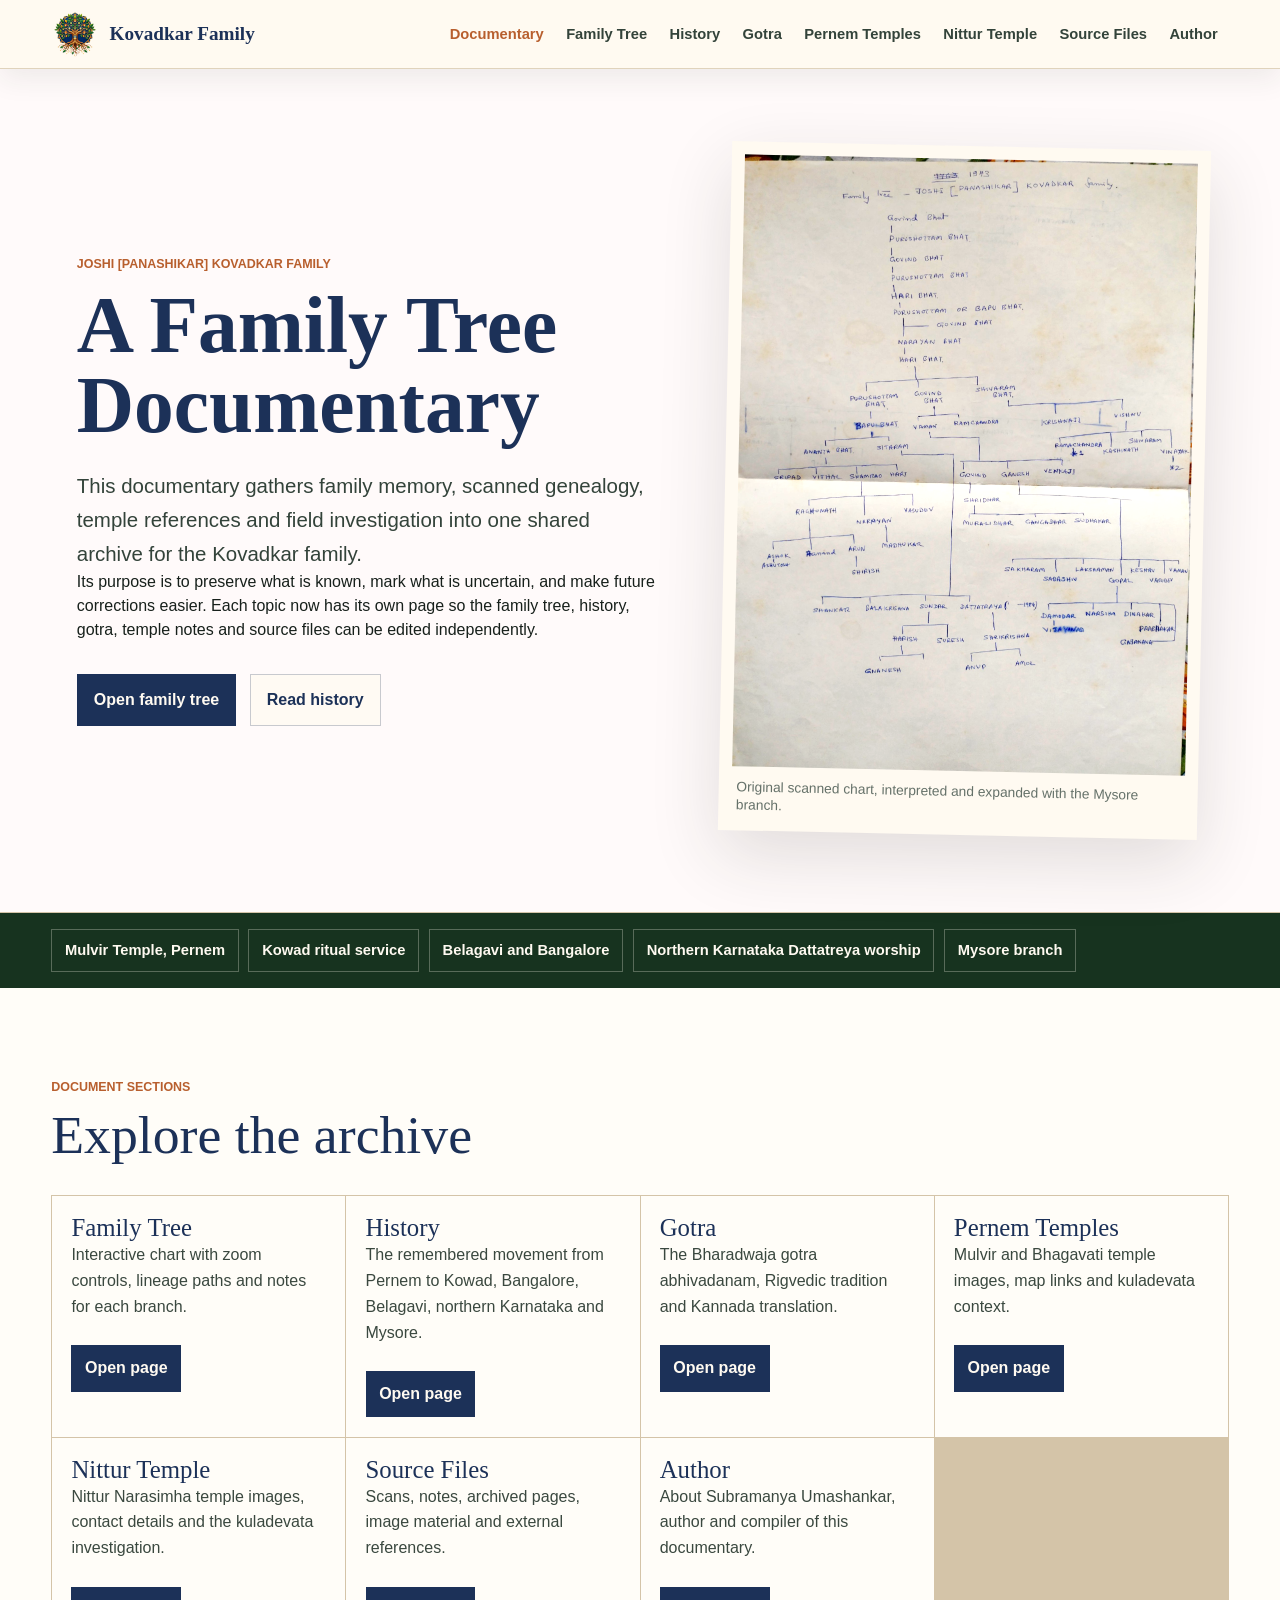
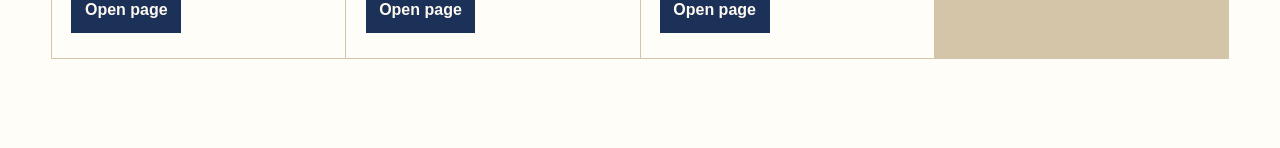
==== commit 8b67df62: "Update author name" ====
--- a/index.html
+++ b/index.html
@@ -103,7 +103,7 @@
           </article>
           <article>
             <h3>Author</h3>
-            <p>About Subramanya Joshi, author and compiler of this documentary.</p>
+            <p>About Subramanya Umashankar, author and compiler of this documentary.</p>
             <a href="./about.html">Open page</a>
           </article>
         </div>
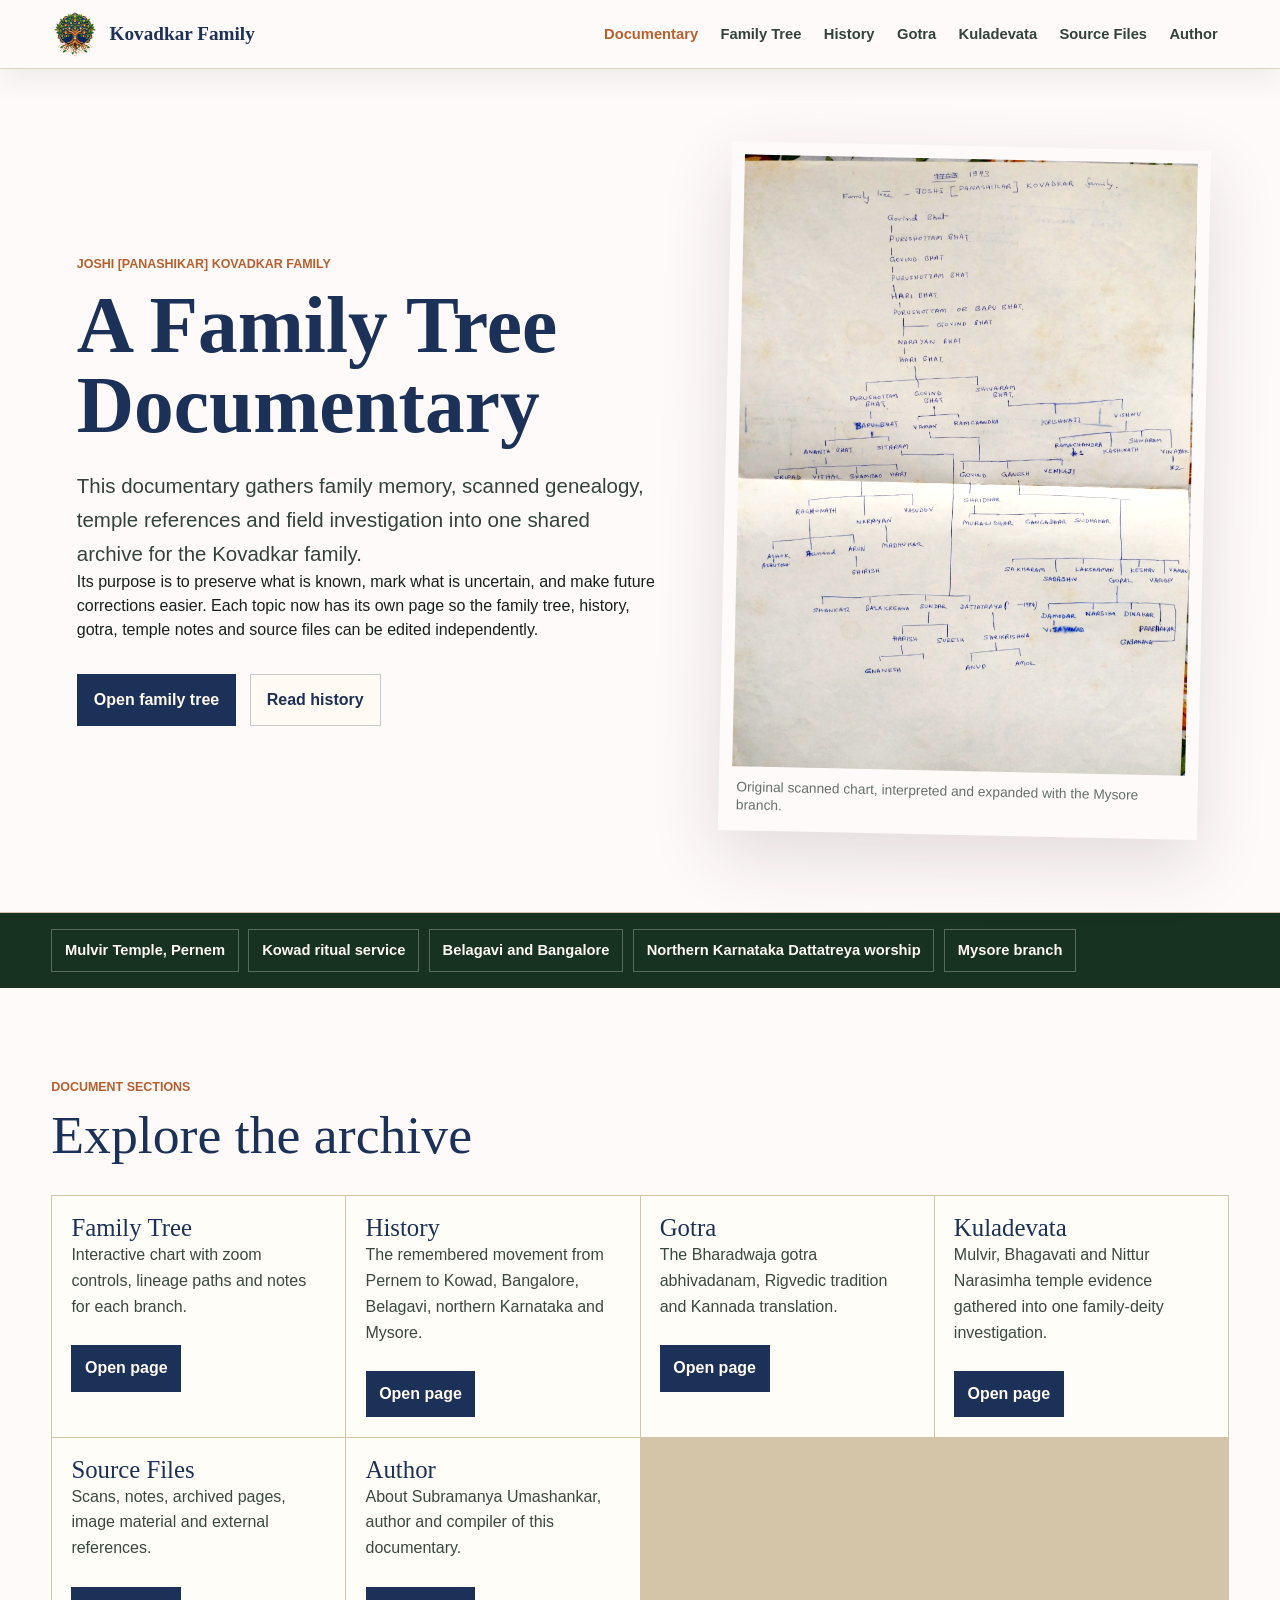
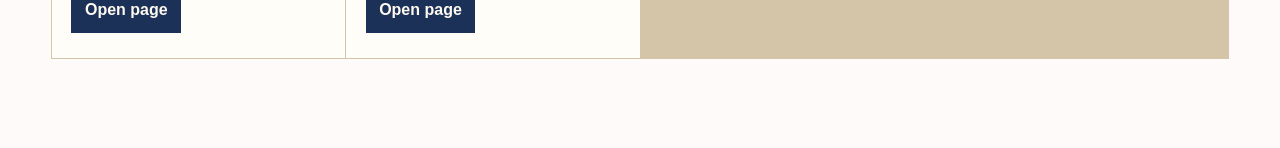
==== commit 80a47e11: "Combine temple pages into kuladevata page" ====
--- a/index.html
+++ b/index.html
@@ -27,8 +27,7 @@
             <li class="nav-item"><a class="nav-link" href="./family-tree.html">Family Tree</a></li>
             <li class="nav-item"><a class="nav-link" href="./history.html">History</a></li>
             <li class="nav-item"><a class="nav-link" href="./gotra.html">Gotra</a></li>
-            <li class="nav-item"><a class="nav-link" href="./pernem-temples.html">Pernem Temples</a></li>
-            <li class="nav-item"><a class="nav-link" href="./nittur-narasimha.html">Nittur Temple</a></li>
+            <li class="nav-item"><a class="nav-link" href="./kuladevata.html">Kuladevata</a></li>
             <li class="nav-item"><a class="nav-link" href="./sources.html">Source Files</a></li>
             <li class="nav-item"><a class="nav-link" href="./about.html">Author</a></li>
           </ul>
@@ -87,14 +86,9 @@
             <a href="./gotra.html">Open page</a>
           </article>
           <article>
-            <h3>Pernem Temples</h3>
-            <p>Mulvir and Bhagavati temple images, map links and kuladevata context.</p>
-            <a href="./pernem-temples.html">Open page</a>
-          </article>
-          <article>
-            <h3>Nittur Temple</h3>
-            <p>Nittur Narasimha temple images, contact details and the kuladevata investigation.</p>
-            <a href="./nittur-narasimha.html">Open page</a>
+            <h3>Kuladevata</h3>
+            <p>Mulvir, Bhagavati and Nittur Narasimha temple evidence gathered into one family-deity investigation.</p>
+            <a href="./kuladevata.html">Open page</a>
           </article>
           <article>
             <h3>Source Files</h3>
--- a/style.css
+++ b/style.css
@@ -5,7 +5,7 @@
   --leaf: #2d6a4f;
   --saffron: #b85f2e;
   --rose: #8f3d4b;
-  --paper: #fffaf1;
+  --paper: #fffafa;
   --line: #d4c4a8;
   --muted: #657169;
   --shadow: 0 24px 70px rgba(40, 45, 38, 0.14);
@@ -17,6 +17,7 @@
 
 html {
   scroll-behavior: smooth;
+  background: var(--background);
 }
 
 body {
@@ -33,11 +34,12 @@
 
 main {
   overflow: hidden;
+  background: var(--background);
 }
 
 .site-navbar {
   border-bottom: 1px solid rgba(212, 196, 168, 0.72);
-  background: rgba(255, 250, 241, 0.96);
+  background: rgba(255, 250, 250, 0.96);
   box-shadow: 0 10px 28px rgba(40, 45, 38, 0.08);
   backdrop-filter: blur(10px);
 }
@@ -564,6 +566,7 @@
   color: #fffaf1;
 }
 
+.gotra-section h1,
 .gotra-section h2,
 .gotra-section h3 {
   color: #fffaf1;
@@ -737,8 +740,24 @@
   width: 100%;
   max-height: 720px;
   object-fit: contain;
-  background: #fffdf8;
+  background: var(--background);
   border: 1px solid var(--line);
+}
+
+.migration-map {
+  margin: 0;
+}
+
+.migration-map img {
+  display: block;
+  width: 100%;
+  border: 1px solid rgba(212, 196, 168, 0.72);
+  box-shadow: var(--shadow);
+}
+
+.migration-map figcaption {
+  max-width: 62rem;
+  margin-top: 0.9rem;
 }
 
 .sources {
@@ -775,11 +794,11 @@
 
 .source-section {
   padding: clamp(3rem, 7vw, 6rem) clamp(1rem, 4vw, 5rem);
-  background: #fffdf8;
+  background: var(--background);
 }
 
 .source-section.alt {
-  background: #ece4d6;
+  background: var(--background);
 }
 
 .source-grid {
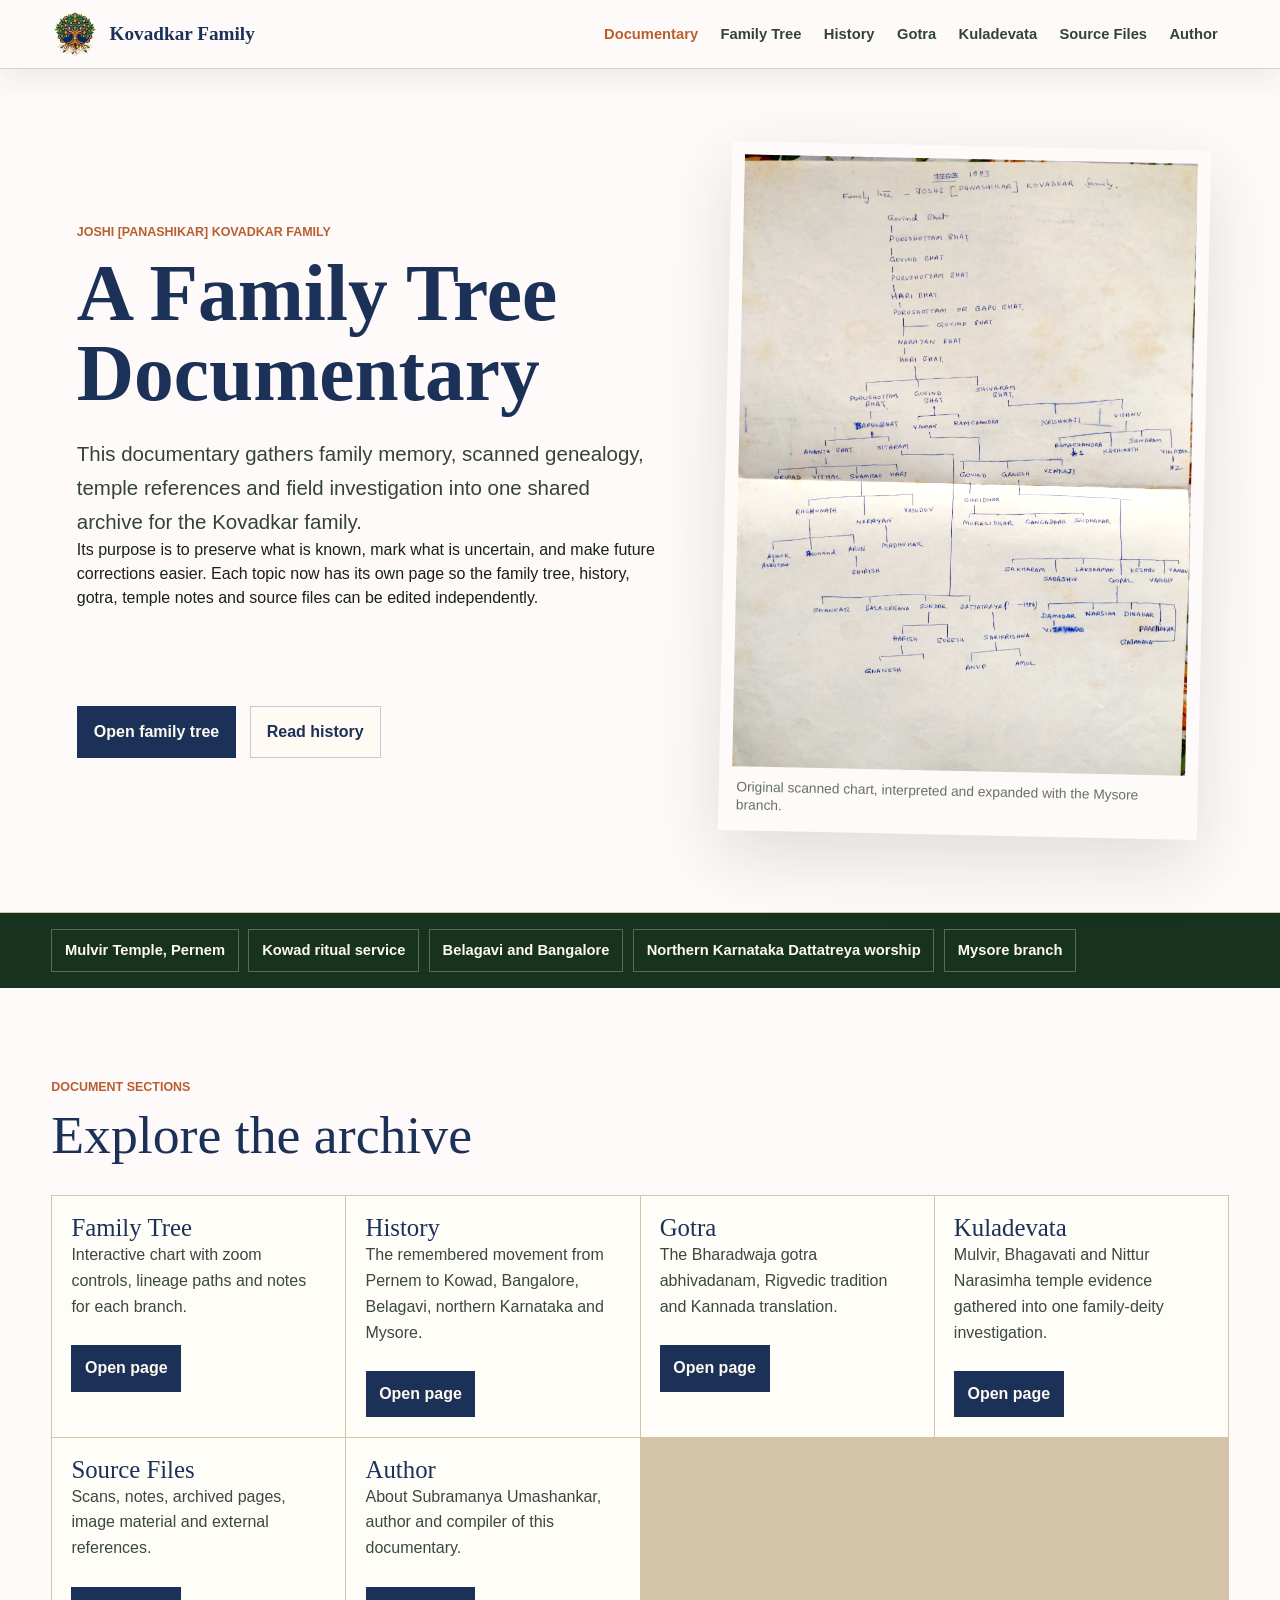
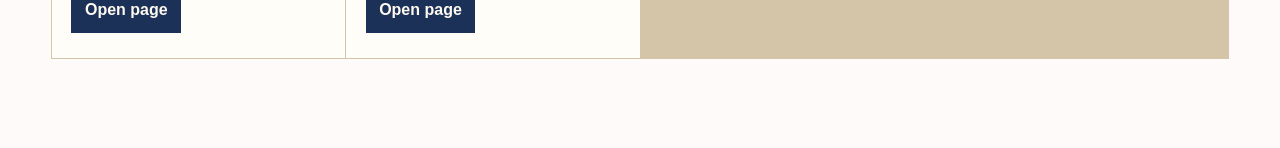
==== commit 5b4860ef: "Add family tree preservation credit" ====
--- a/index.html
+++ b/index.html
@@ -44,6 +44,9 @@
           </p>
           <p>
             Its purpose is to preserve what is known, mark what is uncertain, and make future corrections easier. Each topic now has its own page so the family tree, history, gotra, temple notes and source files can be edited independently.
+          </p>
+          <p class="author-caption">
+            Special credit to Shrikrishna Joshi, son of Dattatraya, for preserving the handwritten family tree and sharing invaluable family details.
           </p>
           <div class="hero-actions">
             <a href="./family-tree.html">Open family tree</a>
